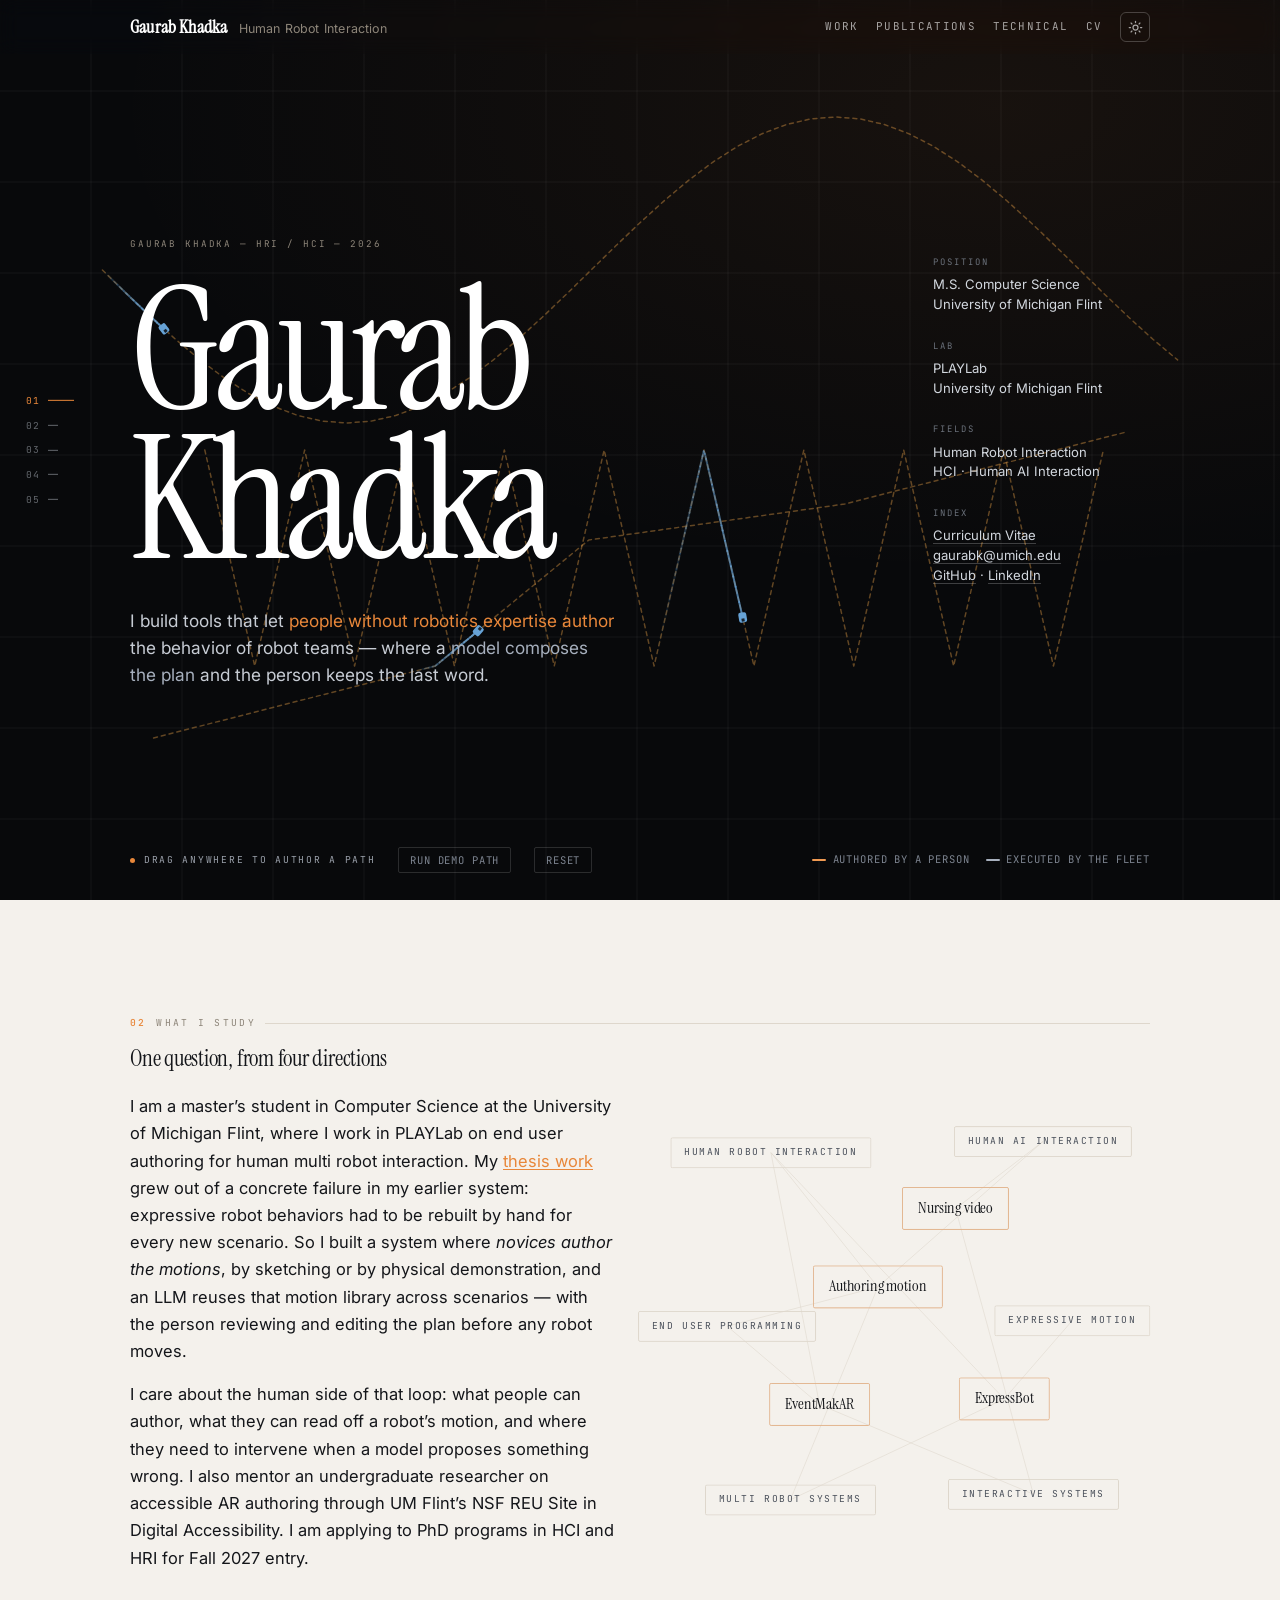
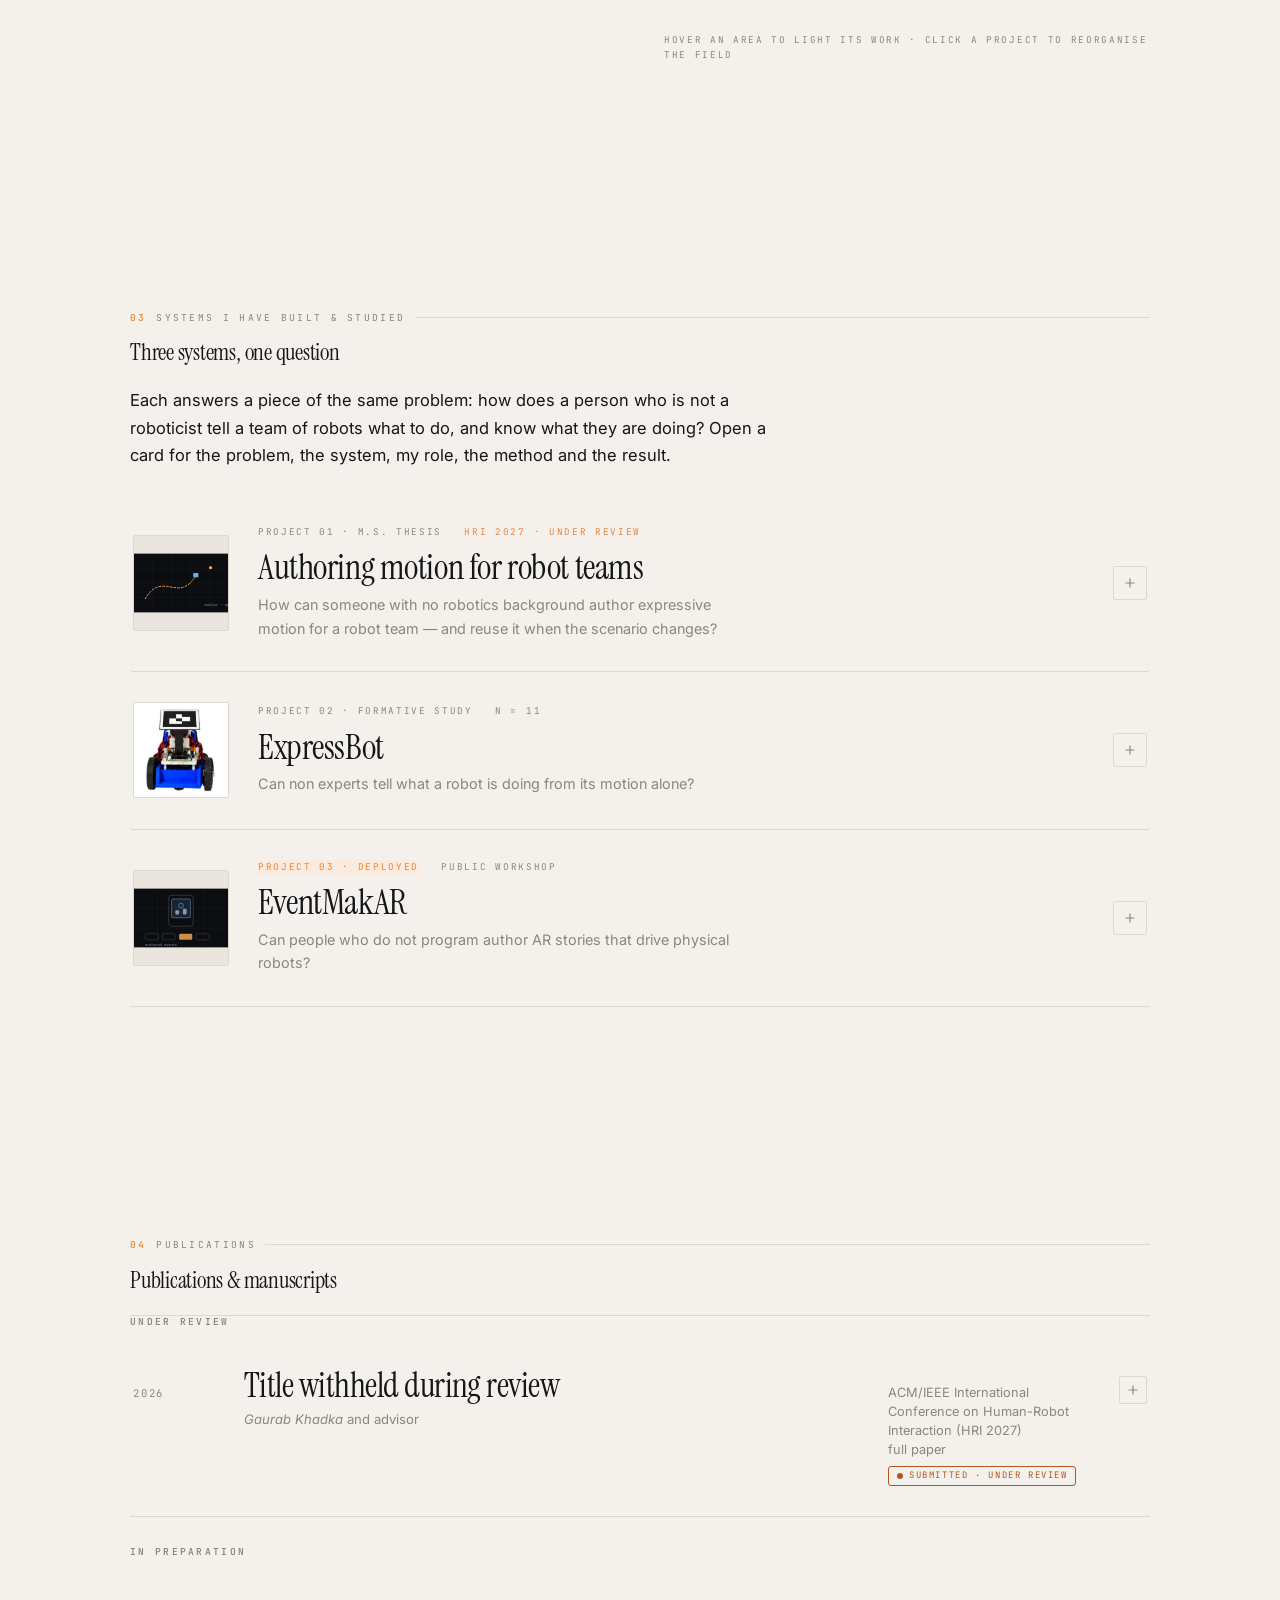
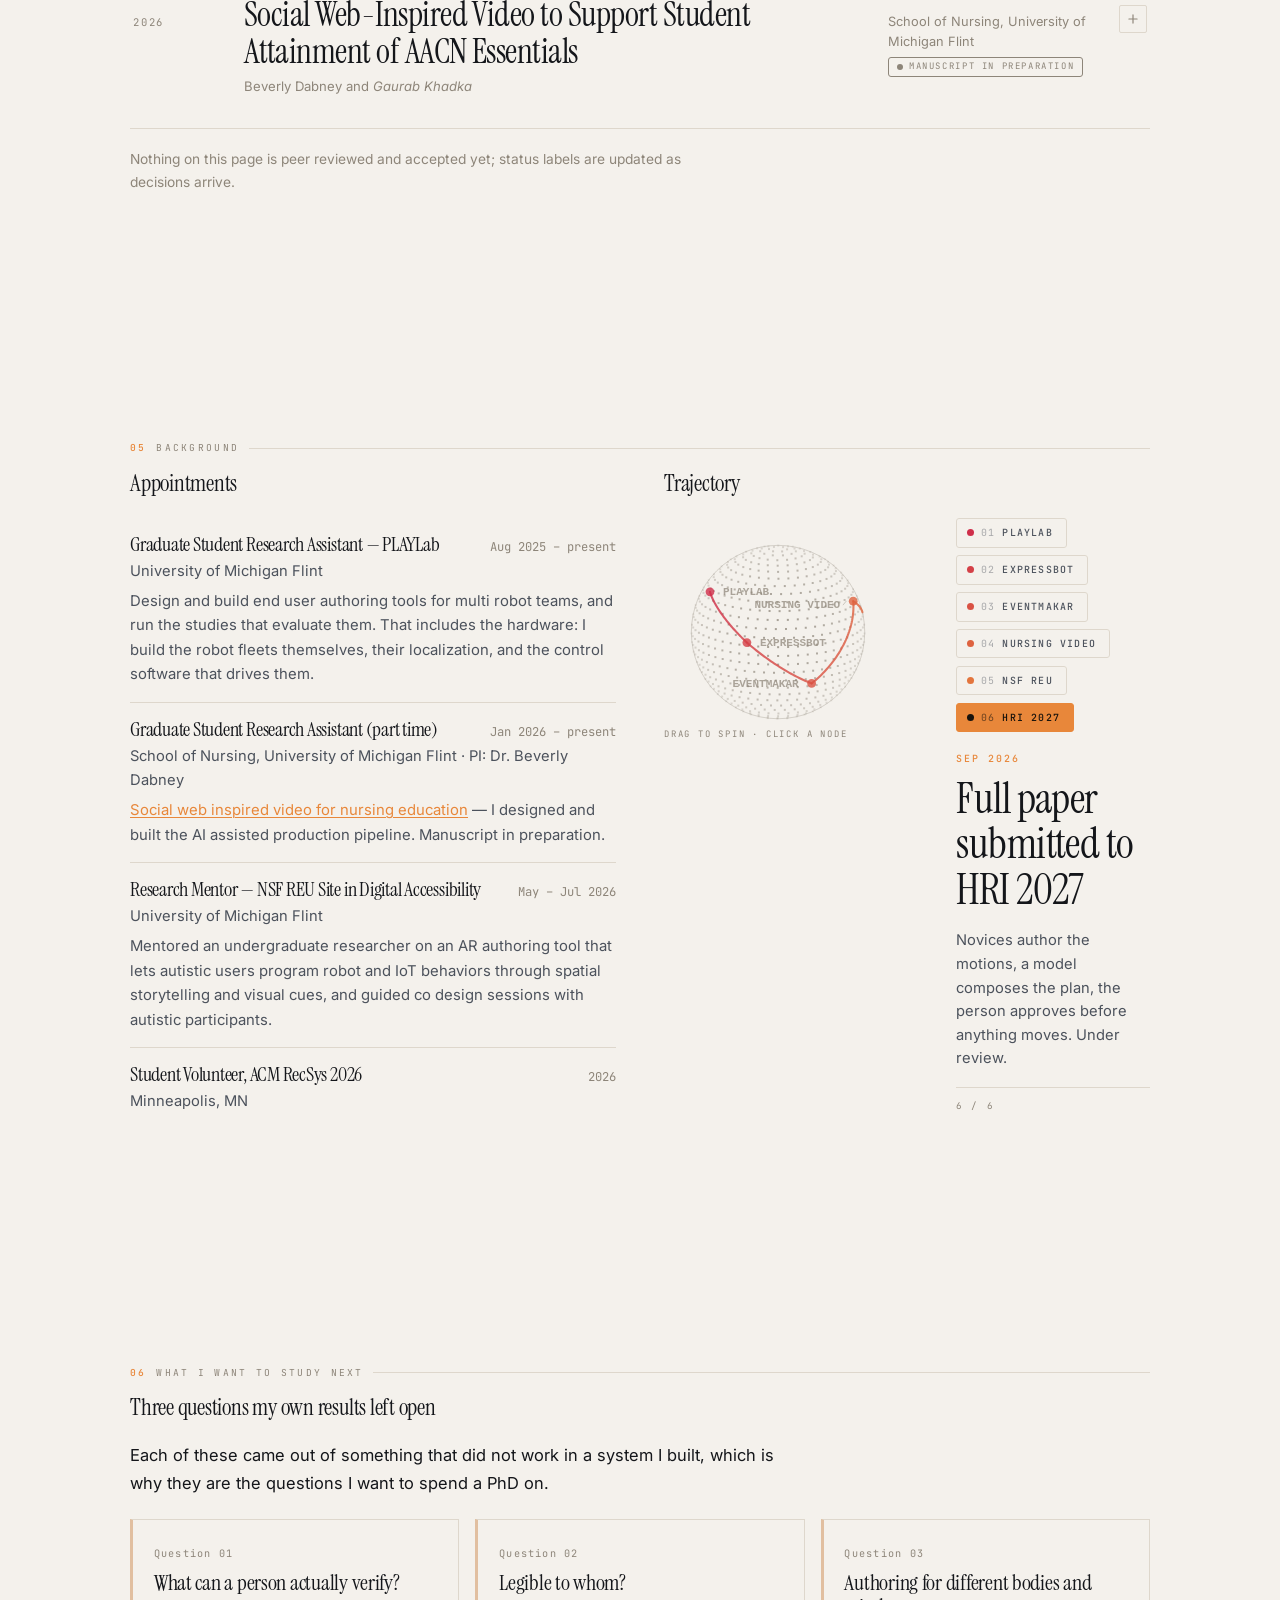
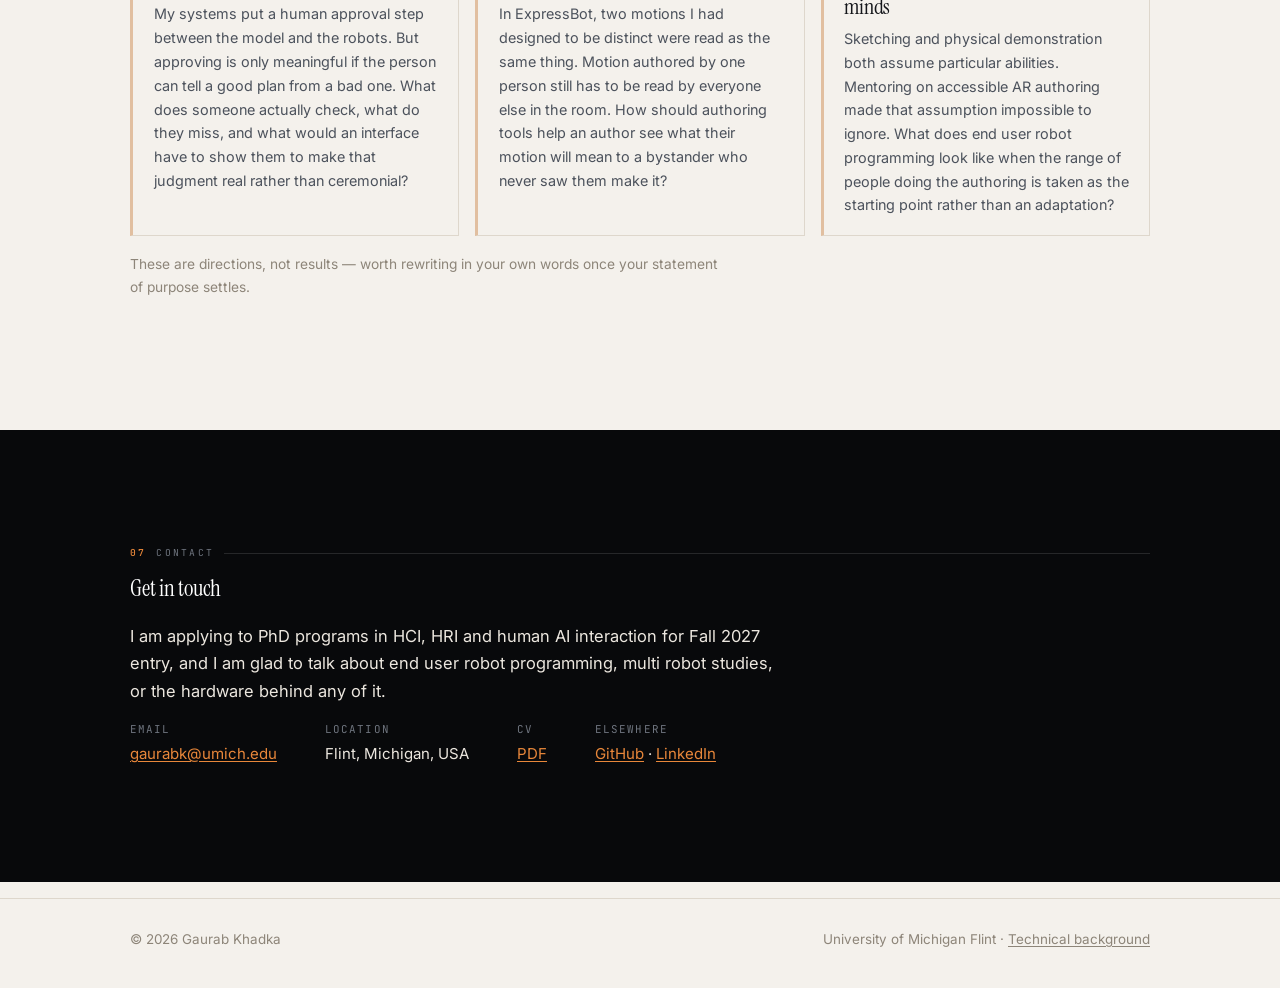
==== index.html @ e32ca9af "Fold the site into four pages, each project with its own instrument Seven pages became four: home, w" ====
<!DOCTYPE html>
<html lang="en">
<head>
<meta charset="UTF-8">
<meta name="viewport" content="width=device-width, initial-scale=1">
<title>Gaurab Khadka</title>
<meta name="description" content="Gaurab Khadka is an M.S. student at the University of Michigan Flint working on end user authoring for human-multi robot interaction: tools that let people without robotics expertise author and understand the behavior of robot teams.">
<link rel="canonical" href="https://esulululu10.github.io/">

<meta property="og:type" content="profile">
<meta property="og:title" content="Gaurab Khadka">
<meta property="og:description" content="End user authoring for human-multi robot interaction. M.S. student, University of Michigan Flint (PLAYLab).">
<meta property="og:url" content="https://esulululu10.github.io/">
<meta property="og:image" content="https://esulululu10.github.io/1.jpg">
<meta name="twitter:card" content="summary">

<link rel="icon" href="data:image/svg+xml,%3Csvg xmlns='http://www.w3.org/2000/svg' viewBox='0 0 64 64'%3E%3Crect width='64' height='64' rx='12' fill='%2314407f'/%3E%3Ctext x='32' y='45' font-family='Georgia,serif' font-size='33' fill='white' text-anchor='middle'%3EGK%3C/text%3E%3C/svg%3E">

<link rel="preconnect" href="https://fonts.googleapis.com">
<link rel="preconnect" href="https://fonts.gstatic.com" crossorigin>
<link href="https://fonts.googleapis.com/css2?family=Inter:wght@400;500;600&family=Instrument+Serif:ital@0;1&family=Source+Serif+4:ital,opsz,wght@0,8..60,400;0,8..60,600;1,8..60,400&family=JetBrains+Mono:wght@400;500&display=swap" rel="stylesheet">
<link rel="stylesheet" href="styles.css">
<link rel="stylesheet" href="system.css">
<link rel="stylesheet" href="art-direction.css">
<link rel="stylesheet" href="instruments.css">

<script>
  // Set the stored theme before first paint so the page does not flash.
  try {
    var t = localStorage.getItem('theme');
    if (t) document.documentElement.setAttribute('data-theme', t);
  } catch (e) {}
</script>

<script type="application/ld+json">
{
  "@context": "https://schema.org",
  "@type": "Person",
  "name": "Gaurab Khadka",
  "url": "https://esulululu10.github.io/",
  "email": "mailto:gaurabk@umich.edu",
  "jobTitle": "Graduate Student Research Assistant",
  "affiliation": {
    "@type": "CollegeOrUniversity",
    "name": "University of Michigan Flint"
  },
  "knowsAbout": [
    "Human Robot Interaction",
    "End user robot programming",
    "Human-Computer Interaction",
    "Large language models for robot behavior",
    "Augmented reality"
  ],
  "sameAs": [
    "https://github.com/ESulululu10",
    "https://www.linkedin.com/in/gaurabk/"
  ]
}
</script>
</head>
<body class="home">
<a class="skip" href="#main">Skip to content</a>

<div class="boot" hidden>
  <div class="boot-inner">
    <span class="boot-row"><i></i> system 01 &middot; fleet</span>
    <span class="boot-row"><i></i> system 02 &middot; authoring</span>
    <span class="boot-row"><i></i> system 03 &middot; review</span>
  </div>
</div>

<header class="site-head">
  <div class="wrap">
    <a class="brand" href="index.html">Gaurab Khadka <span>Human Robot Interaction</span></a>
    <nav class="site-nav" aria-label="Primary">
      <a href="work.html">Work</a>
      <a href="#publications" class="hide-xs">Publications</a>
      
      <a href="engineering.html" class="hide-sm">Technical</a>
      <a href="cv.html">CV</a>
      <button class="theme-btn" id="themeBtn" type="button" aria-label="Switch between light and dark theme">
        <svg viewBox="0 0 24 24" fill="none" stroke="currentColor" stroke-width="2" stroke-linecap="round" aria-hidden="true">
          <circle cx="12" cy="12" r="4"></circle>
          <path d="M12 2v2M12 20v2M2 12h2M20 12h2M4.9 4.9l1.4 1.4M17.7 17.7l1.4 1.4M19.1 4.9l-1.4 1.4M6.3 17.7l-1.4 1.4"></path>
        </svg>
      </button>
    </nav>
  </div>
</header>

<nav class="index-nav" aria-label="Section index">
  <a href="#about"><b>01</b><s></s><span>About</span></a>
  <a href="#research"><b>02</b><s></s><span>Systems</span></a>
  <a href="#publications"><b>03</b><s></s><span>Papers</span></a>
  <a href="#background"><b>04</b><s></s><span>Background</span></a>
  <a href="#contact"><b>05</b><s></s><span>Contact</span></a>
</nav>

<main id="main">

<!-- ============================ 01 · WHO I AM ============================ -->
<section class="hero arena-hero" data-anchor aria-labelledby="hero-name">

  <div class="hero-stage" data-arena>
    <canvas role="img" aria-label="An arena of robots following authored paths, leaving trajectory traces. Drag anywhere inside it to author a new path and a robot will follow it."></canvas>
  </div>

  <div class="wrap">
    <div class="hero-comp">
      <div class="hero-name">
        <p class="annot" style="margin:0 0 1.5rem">Gaurab Khadka &mdash; HRI / HCI &mdash; 2026</p>
        <h1 id="hero-name"><span class="ln"><i>Gaurab</i></span><span class="ln"><i>Khadka</i></span></h1>
        <p class="hero-sub">
          I build tools that let <span class="hl-human">people without robotics expertise author</span>
          the behavior of robot teams &mdash; where a <span class="hl-machine">model composes the plan</span>
          and the person keeps the last word.
        </p>
      </div>

      <div class="hero-meta">
        <dl>
          <dt>Position</dt>
          <dd>M.S. Computer Science<br>University of Michigan Flint</dd>
        </dl>
        <dl>
          <dt>Lab</dt>
          <dd>PLAYLab<br>University of Michigan Flint</dd>
        </dl>
        <dl>
          <dt>Fields</dt>
          <dd>Human Robot Interaction<br>HCI &middot; Human AI Interaction</dd>
        </dl>
        <dl>
          <dt>Index</dt>
          <dd>
            <a href="Gaurab_Khadka_CV.pdf">Curriculum Vitae</a><br>
            <a href="mailto:gaurabk@umich.edu">gaurabk@umich.edu</a><br>
            <a href="https://github.com/ESulululu10" rel="noopener">GitHub</a> &middot;
            <a href="https://www.linkedin.com/in/gaurabk/" rel="noopener">LinkedIn</a>
          </dd>
        </dl>
      </div>
    </div>
  </div>

  <div class="hero-tools">
    <div class="wrap">
      <span class="hero-hint"><i></i> drag anywhere to author a path</span>
      <button class="arena-reset" type="button" data-arena-demo>Run demo path</button>
      <button class="arena-reset" type="button" data-arena-reset>Reset</button>
      <span class="arena-legend hero-legend">
        <span><i class="h"></i> authored by a person</span>
        <span><i class="m"></i> executed by the fleet</span>
      </span>
    </div>
  </div>
</section>

<!-- ============================ 02 · WHAT I STUDY ============================ -->
<section id="about" class="env-light" data-anchor>
  <div class="wrap">
    <p class="tag-num"><b>02</b> What I study</p>

    <div class="split">
      <div>
        <h2 class="section-title">One question, from four directions</h2>
        <p>
          I am a master&rsquo;s student in Computer Science at the University of Michigan Flint, where I work in
          PLAYLab on end user authoring for human multi robot
          interaction. My <a href="work.html#thesis">thesis work</a> grew out of a concrete failure in my earlier system:
          expressive robot behaviors had to be rebuilt by hand for every new scenario. So I built a system where
          <em>novices author the motions</em>, by sketching or by physical demonstration, and an LLM reuses that motion
          library across scenarios &mdash; with the person reviewing and editing the plan before any robot moves.
        </p>
        <p>
          I care about the human side of that loop: what people can author, what they can read off a robot&rsquo;s
          motion, and where they need to intervene when a model proposes something wrong. I also mentor an
          undergraduate researcher on accessible AR authoring through UM Flint&rsquo;s NSF REU Site in Digital
          Accessibility. I am applying to PhD programs in HCI and HRI for Fall&nbsp;2027 entry.
        </p>
      </div>

      <div>
        <!-- Research constellation: areas and projects in one force field.
             Hover lights the connections, clicking a project reorganises the field. -->
        <div class="cons" data-constellation>
          <svg class="cons-edges" aria-hidden="true" preserveAspectRatio="none"></svg>

          <button class="cnode area" data-id="hri"   data-x="22" data-y="16">Human Robot Interaction</button>
          <button class="cnode area" data-id="hai"   data-x="78" data-y="14">Human AI Interaction</button>
          <button class="cnode area" data-id="eup"   data-x="13" data-y="47">End User Programming</button>
          <button class="cnode area" data-id="expr"  data-x="84" data-y="46">Expressive Motion</button>
          <button class="cnode area" data-id="multi" data-x="26" data-y="78">Multi Robot Systems</button>
          <button class="cnode area" data-id="isys"  data-x="76" data-y="77">Interactive Systems</button>

          <button class="cnode proj" data-id="p-thesis" data-x="44" data-y="40" data-rel="hri eup multi hai"
                  data-meta="M.S. thesis &middot; HRI 2027, under review" data-href="work.html#thesis"
                  data-q="How can someone with no robotics background author expressive motion for a robot team, and reuse it when the scenario changes?">Authoring motion</button>

          <button class="cnode proj" data-id="p-express" data-x="70" data-y="60" data-rel="expr hri multi"
                  data-meta="Formative study &middot; N = 11" data-href="work.html#expressbot"
                  data-q="Can non experts tell what a robot is doing from its motion alone?">ExpressBot</button>

          <button class="cnode proj" data-id="p-ar" data-x="32" data-y="61" data-rel="hri isys eup"
                  data-meta="Deployed &middot; public workshop" data-href="work.html#eventmakar"
                  data-q="Can people who do not program author AR stories that drive physical robots?">EventMakAR</button>

          <button class="cnode proj" data-id="p-video" data-x="60" data-y="26" data-rel="hai isys"
                  data-meta="Manuscript in preparation" data-href="work.html#video"
                  data-q="Can the short video format students already watch carry course competencies?">Nursing video</button>

          <div class="cons-read"><div class="m"></div><div class="q"></div><a class="more" href="#"></a></div>
        </div>
        <p class="cons-hint">Hover an area to light its work &middot; click a project to reorganise the field</p>

        <!-- Same information without hover or JS. -->
        <div class="cons-fallback">
          <h4>Research interests</h4>
          <div class="kw">
            <span>End user robot programming</span>
            <span>Human multi robot interaction</span>
            <span>Legible robot motion</span>
            <span>Human oversight of LLM generated robot behavior</span>
          </div>
          <p>
            Six areas meet in the same question: <a href="work.html#thesis">my thesis work</a> and
            <a href="work.html#expressbot">ExpressBot</a> sit in HRI, expressive motion and multi robot systems,
            <a href="work.html#eventmakar">EventMakAR</a> in authoring and interactive systems, and the
            <a href="work.html#video">nursing video work</a> in human AI interaction.
          </p>
        </div>
      </div>
    </div>
  </div>
</section>

<!-- ============================ 03 · SYSTEMS I HAVE BUILT ============================ -->
<section id="research" class="env-light" data-anchor>
  <div class="wrap">
    <p class="tag-num"><b>03</b> Systems I have built &amp; studied</p>
    <h2 class="section-title">Three systems, one question</h2>
    <p class="prose" style="margin-bottom:1.6rem">
      Each answers a piece of the same problem: how does a person who is not a roboticist tell a team of robots what to
      do, and know what they are doing? Open a card for the problem, the system, my role, the method and the result.
    </p>

    <!-- ---------- Card 01 · thesis ---------- -->
    <article class="pcard reveal" data-item data-prox>
      <button class="pcard-head" type="button" data-toggle aria-controls="body-thesis">
        <span class="pcard-viz" aria-hidden="true">
          <svg viewBox="0 0 200 125">
            <rect x="0" y="0" width="200" height="125" fill="#0b0d11"/>
            <g stroke="rgba(255,255,255,.06)" stroke-width="1">
              <path d="M40 0V125M80 0V125M120 0V125M160 0V125M0 31H200M0 62H200M0 93H200"/>
            </g>
            <path class="viz-auth" d="M24 96 C 60 34, 96 108, 132 46" fill="none" stroke="#f0a64a"
                  stroke-width="2" stroke-dasharray="4 4" stroke-linecap="round"/>
            <path class="viz-exec" d="M24 96 C 60 34, 96 108, 132 46" fill="none" stroke="#6fb0e8"
                  stroke-width="2.4" stroke-linecap="round"
                  pathLength="100" stroke-dasharray="100" stroke-dashoffset="100"/>
            <rect class="viz-bot" x="126" y="41" width="11" height="9" rx="2" fill="#6fb0e8"/>
            <circle cx="163" cy="30" r="3.5" fill="#f0a64a"/>
            <text x="150" y="112" font-family="ui-monospace,monospace" font-size="8" fill="#8d96a5">author &#8594; approve</text>
          </svg>
        </span>
        <span>
          <span class="pcard-meta">
            <span class="pill">Project 01 &middot; M.S. thesis</span>
            <span class="pill review">HRI 2027 &middot; under review</span>
          </span>
          <span class="pcard-title">Authoring motion for robot teams</span>
          <span class="pcard-q">How can someone with no robotics background author expressive motion for a robot team &mdash; and reuse it when the scenario changes?</span>
        </span>
        <span class="pcard-toggle" aria-hidden="true">
          <svg viewBox="0 0 24 24" fill="none" stroke="currentColor" stroke-width="2" stroke-linecap="round"><path d="M12 5v14M5 12h14"/></svg>
        </span>
      </button>

      <div class="pcard-body" id="body-thesis">
        <div><div class="pcard-inner">

          <h4 class="block">Try it &mdash; the model proposes, you decide</h4>
          <div class="demo" data-plandemo>
            <div class="demo-stage"><canvas role="img" aria-label="Three robots waiting at the left of an arena with a proposed plan drawn in blue. Approving the plan makes them execute it; rejecting it generates a different plan."></canvas></div>
            <div class="demo-bar">
              <span class="demo-status" data-plan-status><i></i> plan proposed &middot; awaiting your review</span>
              <button class="demo-btn" type="button" data-plan-reject>Reject &amp; regenerate</button>
              <button class="demo-btn is-primary" type="button" data-plan-approve>Approve &amp; run</button>
            </div>
            <p class="demo-note">A miniature of the stance the system is built on: the robots do not move until a person approves the plan.</p>
          </div>

          <div class="pfacts">
            <div><div class="k">Problem</div><p>Expressive behaviors were hand engineered for one scenario and could not travel to another.</p></div>
            <div><div class="k">Method</div><p>Counterbalanced within subjects study comparing two ways of authoring, with think aloud, workload and usability measures, and interviews.</p></div>
            <div><div class="k">Status</div><p>Full paper under review at HRI&nbsp;2027. Described in general terms here while review runs.</p></div>
          </div>

          <h4 class="block">System</h4>
          <p>
            Novices author the motions themselves &mdash; either by <strong>sketching the path</strong> they want or by
            <strong>demonstrating the motion physically</strong>. A language model composes those motions into a plan
            for a scenario described in plain English, and the person reviews and edits that plan before any robot
            moves.
          </p>

          <h4 class="block">My role</h4>
          <p>
            <strong>I built this end to end</strong> &mdash; the robots and their electronics, the localization and the
            control server that drives them, both authoring interfaces, and the planning and validation layer behind
            them. The interface work was as much of the problem as the hardware: it has to be usable by someone who has
            never programmed a robot, in one sitting, under observation. I designed, ran and analyzed the user study.
          </p>

          <p><a class="more" href="work.html#thesis">Full project page</a></p>
        </div></div>
      </div>
    </article>

    <!-- ---------- Card 02 · ExpressBot ---------- -->
    <article class="pcard reveal" data-item data-prox>
      <button class="pcard-head" type="button" data-toggle aria-controls="body-express">
        <span class="pcard-viz">
          <img src="media/expressbot-robot-thumb.jpg" width="445" height="591" loading="lazy"
               alt="An ExpressBot robot: a blue printed chassis on two wheels carrying servos, wiring and a circuit board, with an ArUco marker mounted above it.">
        </span>
        <span>
          <span class="pcard-meta">
            <span class="pill">Project 02 &middot; formative study</span>
            <span class="pill">N = 11</span>
          </span>
          <span class="pcard-title">ExpressBot</span>
          <span class="pcard-q">Can non experts tell what a robot is doing from its motion alone?</span>
        </span>
        <span class="pcard-toggle" aria-hidden="true">
          <svg viewBox="0 0 24 24" fill="none" stroke="currentColor" stroke-width="2" stroke-linecap="round"><path d="M12 5v14M5 12h14"/></svg>
        </span>
      </button>

      <div class="pcard-body" id="body-express">
        <div><div class="pcard-inner">

          <h4 class="block">The vocabulary &mdash; pick a primitive to watch it run</h4>
          <div data-prims>
            <div class="prims">
              <button class="prim-btn" type="button" data-prim="Searching" aria-pressed="true">Searching</button>
              <button class="prim-btn" type="button" data-prim="Delivering" aria-pressed="false">Delivering</button>
              <button class="prim-btn" type="button" data-prim="Waking" aria-pressed="false">Waking</button>
              <button class="prim-btn" type="button" data-prim="Urgent" aria-pressed="false">Urgent</button>
              <button class="prim-btn" type="button" data-prim="Returning" aria-pressed="false">Returning</button>
              <button class="prim-btn" type="button" data-prim="Error" aria-pressed="false">Error</button>
              <button class="prim-btn" type="button" data-prim="Idle" aria-pressed="false">Idle</button>
            </div>
            <div class="prim-stage"><canvas role="img" aria-label="A robot tracing the selected motion primitive inside a small arena."></canvas></div>
            <p class="demo-note" style="padding:.6rem 0 0" data-prim-note>Each primitive is a movement pattern meant to be read at a glance rather than decoded.</p>
          </div>

          <div class="pfacts">
            <div><div class="k">System</div><p>Three robots at about $30 each, seven motion primitives, camera based ArUco tracking.</p></div>
            <div><div class="k">Method</div><p>User study with 11 participants reporting what they believed each robot was doing.</p></div>
            <div><div class="k">Result</div><p>Motion alone carried the state (SUS&nbsp;&asymp;&nbsp;70) &mdash; but two primitives collided and none of them travelled to a new scenario.</p></div>
          </div>

          <figure class="diagram" style="margin:.4rem 0 1rem">
            <div class="frame plate">
              <img src="media/expressbot-figure.png" width="1600" height="344" loading="lazy"
                   alt="Left: the seven motion primitives drawn as colored path diagrams. Right: three photographs of the ExpressBot robots.">
            </div>
            <figcaption>The seven primitives, and the fleet that performed them.</figcaption>
          </figure>

          <h4 class="block">Why it matters</h4>
          <p>
            If a designer hand authoring behaviors can still pick two that people confuse, the fix is not a
            better designed vocabulary &mdash; it is letting the people who know the task author the motions
            themselves. That is what the thesis work does.
          </p>

          <p><a class="more" href="work.html#expressbot">Full project page</a></p>
        </div></div>
      </div>
    </article>

    <!-- ---------- Card 03 · EventMakAR ---------- -->
    <article class="pcard reveal" data-item data-prox>
      <button class="pcard-head" type="button" data-toggle aria-controls="body-ar">
        <span class="pcard-viz" aria-hidden="true">
          <svg viewBox="0 0 200 125">
            <rect x="0" y="0" width="200" height="125" fill="#0b0d11"/>
            <g stroke="rgba(255,255,255,.06)" stroke-width="1"><path d="M50 0V125M100 0V125M150 0V125M0 42H200M0 84H200"/></g>
            <rect x="74" y="14" width="52" height="66" rx="6" fill="none" stroke="rgba(255,255,255,.22)" stroke-width="1.5"/>
            <rect x="80" y="22" width="40" height="40" rx="3" fill="rgba(111,176,232,.14)" stroke="#6fb0e8" stroke-width="1"/>
            <circle cx="100" cy="36" r="5" fill="none" stroke="#6fb0e8" stroke-width="1.2"/>
            <rect x="88" y="46" width="8" height="9" rx="2" fill="#8d96a5"/>
            <rect x="104" y="43" width="8" height="12" rx="2" fill="#8d96a5"/>
            <g class="viz-events">
              <rect x="24" y="96" width="28" height="13" rx="3" fill="none" stroke="rgba(255,255,255,.25)"/>
              <rect x="60" y="96" width="28" height="13" rx="3" fill="none" stroke="rgba(255,255,255,.25)"/>
              <rect x="96" y="96" width="28" height="13" rx="3" fill="#f0a64a" opacity=".85"/>
              <rect x="132" y="96" width="28" height="13" rx="3" fill="none" stroke="rgba(255,255,255,.25)"/>
            </g>
            <text x="24" y="122" font-family="ui-monospace,monospace" font-size="7.5" fill="#8d96a5">authored events</text>
          </svg>
        </span>
        <span>
          <span class="pcard-meta">
            <span class="pill live">Project 03 &middot; deployed</span>
            <span class="pill">Public workshop</span>
          </span>
          <span class="pcard-title">EventMakAR</span>
          <span class="pcard-q">Can people who do not program author AR stories that drive physical robots?</span>
        </span>
        <span class="pcard-toggle" aria-hidden="true">
          <svg viewBox="0 0 24 24" fill="none" stroke="currentColor" stroke-width="2" stroke-linecap="round"><path d="M12 5v14M5 12h14"/></svg>
        </span>
      </button>

      <div class="pcard-body" id="body-ar">
        <div><div class="pcard-inner">
          <div class="pfacts">
            <div><div class="k">Problem</div><p>Driving an AR experience with real robots normally needs a programmer in the loop, so the story decisions sit with whoever can edit the project.</p></div>
            <div><div class="k">System</div><p>A standalone browser tool: pick actions for five robot characters, and it writes the exact events file the existing Unity runtime already parses.</p></div>
            <div><div class="k">Outcome</div><p>Deployed live at the Super Friday workshop at UM Flint, where students authored and ran their own AR stories with physical robots.</p></div>
          </div>
          <h4 class="block">What this is and is not</h4>
          <p>
            A deployment, not a study: I did not collect measures at the workshop. Its value is as evidence that the
            authoring model survives contact with real users, and that I can ship a system other people use.
          </p>
          <p><a class="more" href="work.html#eventmakar">Full project page</a></p>
        </div></div>
      </div>
    </article>
  </div>
</section>

<!-- ============================ 04 · PUBLICATIONS ============================ -->
<section id="publications" class="env-light" data-anchor>
  <div class="wrap">
    <p class="tag-num"><b>04</b> Publications</p>
    <h2 class="section-title">Publications &amp; manuscripts</h2>
    <div class="arch" data-archive>

    <div class="pub-group">
      <h3>Under review</h3>
      <div class="pubrow" data-item>
        <button class="pubrow-head" type="button" data-toggle aria-controls="pub-s1">
          <span class="pub-year">2026</span>
          <span>
            <span class="pub-title-x">Title withheld during review</span>
            <span class="authors" style="display:block"><em>Gaurab Khadka</em> and advisor</span>
          </span>
          <span class="pub-venue">
            ACM/IEEE International Conference on Human-Robot Interaction (HRI&nbsp;2027)<br>full paper
            <span class="status-chip review"><i></i> Submitted &middot; under review</span>
          </span>
          <span class="pcard-toggle" aria-hidden="true">
            <svg viewBox="0 0 24 24" fill="none" stroke="currentColor" stroke-width="2" stroke-linecap="round"><path d="M12 5v14M5 12h14"/></svg>
          </span>
        </button>
        <span class="pub-motif" aria-hidden="true"><svg viewBox="0 0 190 74" preserveAspectRatio="none"><path class="tr" d="M6 60 C 44 8, 92 68, 128 22 S 172 30, 184 14"/></svg></span>
        <div class="pubrow-body" id="pub-s1">
          <div><div class="pubrow-inner">
            <p>
              On my thesis work. The paper title, the system and results figures, and video of the fleet are held back
              while the review process runs &mdash; the project page describes the work in general terms. I am glad to
              send figures and a demo to faculty who ask.
            </p>
            <p style="margin-bottom:0">
              <a class="more" href="work.html#thesis">Project page</a> &nbsp;
              <a class="more" href="mailto:gaurabk@umich.edu">Request figures</a>
            </p>
          </div></div>
        </div>
      </div>
    </div>

    <div class="pub-group">
      <h3>In preparation</h3>
      <div class="pubrow" data-item>
        <button class="pubrow-head" type="button" data-toggle aria-controls="pub-m1">
          <span class="pub-year">2026</span>
          <span>
            <span class="pub-title-x">Social Web-Inspired Video to Support Student Attainment of AACN Essentials</span>
            <span class="authors" style="display:block">Beverly Dabney and <em>Gaurab Khadka</em></span>
          </span>
          <span class="pub-venue">
            School of Nursing, University of Michigan Flint
            <span class="status-chip prep"><i></i> Manuscript in preparation</span>
          </span>
          <span class="pcard-toggle" aria-hidden="true">
            <svg viewBox="0 0 24 24" fill="none" stroke="currentColor" stroke-width="2" stroke-linecap="round"><path d="M12 5v14M5 12h14"/></svg>
          </span>
        </button>
        <span class="pub-motif" aria-hidden="true"><svg viewBox="0 0 190 74" preserveAspectRatio="none"><path class="tr" d="M8 64 H 76 M30 46 H 110 M54 28 H 146 M78 10 H 182"/></svg></span>
        <div class="pubrow-body" id="pub-m1">
          <div><div class="pubrow-inner">
            <p>
              <strong>My contribution:</strong> I designed and built the AI assisted production pipeline &mdash; script
              generation written to the competency each video serves, image prompting, assembly, and delivery through
              the course&rsquo;s LMS &mdash; and designed the &ldquo;Evidence Elevator&rdquo; device for teaching the
              hierarchy of evidence.
            </p>
            <p style="margin-bottom:0"><a class="more" href="work.html#video">Project page</a></p>
          </div></div>
        </div>
      </div>
    </div>

    </div>
    <p style="font-size:.86rem;color:var(--ink-faint);margin-top:1.2rem;max-width:66ch">
      Nothing on this page is peer reviewed and accepted yet; status labels are updated as decisions arrive.
    </p>
  </div>
</section>

<!-- ============================ 05 · BACKGROUND ============================ -->
<section id="background" class="env-light" data-anchor>
  <div class="wrap">
    <p class="tag-num"><b>05</b> Background</p>

    <div class="split">
      <div>
        <h2 class="section-title">Appointments</h2>
        <div class="rows">
          <div class="row">
            <div class="row-head">
              <h3>Graduate Student Research Assistant &mdash; PLAYLab</h3>
              <span class="when">Aug 2025 &ndash; present</span>
            </div>
            <p class="where">University of Michigan Flint</p>
            <p>
              Design and build end user authoring tools for multi robot teams, and run the studies that evaluate them.
              That includes the hardware: I build the robot fleets themselves, their localization, and the control
              software that drives them.
            </p>
          </div>
          <div class="row">
            <div class="row-head">
              <h3>Graduate Student Research Assistant (part time)</h3>
              <span class="when">Jan 2026 &ndash; present</span>
            </div>
            <p class="where">School of Nursing, University of Michigan Flint &middot; PI: Dr.&nbsp;Beverly Dabney</p>
            <p><a href="work.html#video">Social web inspired video for nursing education</a> &mdash; I designed and built the AI assisted production pipeline. Manuscript in preparation.</p>
          </div>
          <div class="row">
            <div class="row-head">
              <h3>Research Mentor &mdash; NSF REU Site in Digital Accessibility</h3>
              <span class="when">May &ndash; Jul 2026</span>
            </div>
            <p class="where">University of Michigan Flint</p>
            <p>
              Mentored an undergraduate researcher on an AR authoring tool that lets autistic users program robot and
              IoT behaviors through spatial storytelling and visual cues, and guided co design sessions with autistic
              participants.
            </p>
          </div>
          <div class="row">
            <div class="row-head">
              <h3>Student Volunteer, ACM RecSys 2026</h3>
              <span class="when">2026</span>
            </div>
            <p class="where">Minneapolis, MN</p>
          </div>
        </div>
      </div>

      <div>
        <h2 class="section-title">Trajectory</h2>
        <div class="globe-wrap" data-globe>
          <div class="globe-stage">
            <canvas role="img" aria-label="A slowly rotating globe. Each node is a chapter of the work, joined in the order it happened. Drag to spin it, or use the buttons beside it to read each chapter."></canvas>
            <span class="globe-hint">Drag to spin &middot; click a node</span>
          </div>
          <div>
            <div class="globe-tabs" role="group" aria-label="Chapters"></div>
            <div class="globe-panel" aria-live="polite"></div>
            <ol class="globe-list">
              <li data-short="PLAYLab" data-lat="34" data-lon="-38">
                <span class="when">Aug 2025</span><span class="what">Joined PLAYLab, University of Michigan Flint</span>
                <p class="why">Started the M.S. in Computer Science and a graduate research assistantship. GPA 4.0 / 4.0, expected May 2027.</p>
              </li>
              <li data-short="ExpressBot" data-lat="8" data-lon="12">
                <span class="when">2025</span><span class="what">ExpressBot &mdash; first fleet, first study</span>
                <p class="why">Built a three robot fleet with seven motion primitives and ran a study with 11 participants. It worked, and it exposed the limitation that set up the thesis.</p>
              </li>
              <li data-short="EventMakAR" data-lat="-22" data-lon="58">
                <span class="when">2025 &ndash; 2026</span><span class="what">EventMakAR deployed at a public workshop</span>
                <p class="why">Students authored and ran their own AR stories with physical robots, the first time the authoring model met users outside the lab.</p>
              </li>
              <li data-short="Nursing video" data-lat="26" data-lon="108">
                <span class="when">Jan 2026</span><span class="what">School of Nursing assistantship</span>
                <p class="why">Designed and built an AI assisted pipeline for short form educational video. Manuscript in preparation.</p>
              </li>
              <li data-short="NSF REU" data-lat="-14" data-lon="158">
                <span class="when">May &ndash; Jul 2026</span><span class="what">Mentored an NSF REU researcher</span>
                <p class="why">Accessible AR authoring for autistic users, including co design sessions with autistic participants.</p>
              </li>
              <li data-short="HRI 2027" data-lat="44" data-lon="-152">
                <span class="when">Sep 2026</span><span class="what">Full paper submitted to HRI 2027</span>
                <p class="why">Novices author the motions, a model composes the plan, the person approves before anything moves. Under review.</p>
              </li>
            </ol>
          </div>
        </div>
      </div>
    </div>
  </div>
</section>

<!-- ============================ 06 · WHAT I WANT TO STUDY NEXT ============================ -->
<section id="next" class="env-light" data-anchor>
  <div class="wrap">
    <p class="tag-num"><b>06</b> What I want to study next</p>
    <h2 class="section-title">Three questions my own results left open</h2>
    <p class="prose" style="margin-bottom:1.4rem">
      Each of these came out of something that did not work in a system I built, which is why they are the questions I
      want to spend a PhD on.
    </p>

    <div class="qgrid">
      <div class="qcard reveal" data-prox>
        <span class="n">Question 01</span>
        <h3>What can a person actually verify?</h3>
        <p>
          My systems put a human approval step between the model and the robots. But approving is only meaningful if
          the person can tell a good plan from a bad one. What does someone actually check, what do they miss, and what
          would an interface have to show them to make that judgment real rather than ceremonial?
        </p>
      </div>
      <div class="qcard reveal" data-prox>
        <span class="n">Question 02</span>
        <h3>Legible to whom?</h3>
        <p>
          In ExpressBot, two motions I had designed to be distinct were read as the same thing. Motion authored by one
          person still has to be read by everyone else in the room. How should authoring tools help an author see what
          their motion will mean to a bystander who never saw them make it?
        </p>
      </div>
      <div class="qcard reveal" data-prox>
        <span class="n">Question 03</span>
        <h3>Authoring for different bodies and minds</h3>
        <p>
          Sketching and physical demonstration both assume particular abilities. Mentoring on accessible AR authoring
          made that assumption impossible to ignore. What does end user robot programming look like when the range of
          people doing the authoring is taken as the starting point rather than an adaptation?
        </p>
      </div>
    </div>
    <p style="font-size:.86rem;color:var(--ink-faint);margin-top:1.1rem;max-width:66ch">
      These are directions, not results &mdash; worth rewriting in your own words once your statement of purpose settles.
    </p>
  </div>
</section>

<!-- ============================ 07 · CONTACT ============================ -->
<section id="contact" class="env-dark" data-anchor>
  <div class="wrap">
    <p class="tag-num"><b>07</b> Contact</p>
    <h2 class="section-title">Get in touch</h2>
    <p class="prose">
      I am applying to PhD programs in HCI, HRI and human AI interaction for Fall&nbsp;2027 entry, and I am glad
      to talk about end user robot programming, multi robot studies, or the hardware behind any of it.
    </p>
    <div class="contact-grid">
      <div>
        <div class="k">Email</div>
        <a href="mailto:gaurabk@umich.edu">gaurabk@umich.edu</a>
      </div>
      <div>
        <div class="k">Location</div>
        <div>Flint, Michigan, USA</div>
      </div>
      <div>
        <div class="k">CV</div>
        <a href="Gaurab_Khadka_CV.pdf">PDF</a>
      </div>
      <div>
        <div class="k">Elsewhere</div>
        <a href="https://github.com/ESulululu10" rel="noopener">GitHub</a> &middot;
        <a href="https://www.linkedin.com/in/gaurabk/" rel="noopener">LinkedIn</a>
      </div>
    </div>
  </div>
</section>

</main>

<footer class="site-foot">
  <div class="wrap">
    <span>&copy; 2026 Gaurab Khadka</span>
    <span>University of Michigan Flint &middot; <a href="engineering.html">Technical background</a></span>
  </div>
</footer>

<script src="app.js" defer></script>
<script src="art-direction.js" defer></script>
<script src="instruments.js" defer></script>
<script src="globe.js" defer></script>
</body>
</html>
---- styles.css ----
/* ============================================================
   Gaurab Khadka - academic site
   Shared stylesheet. Light default; dark via media query plus an
   explicit [data-theme] override set by the header toggle.
   ============================================================ */

:root {
  --paper:      #fbfbf9;
  --paper-alt:  #f3f3ef;
  --card:       #ffffff;
  --ink:        #1a1c20;
  --ink-soft:   #4a4f57;
  --ink-faint:  #6f747d;
  --rule:       #e2e1db;
  --accent:     #14407f;
  --accent-soft:#e9eef8;
  --mark:       #a8491a;
  --shadow:     0 1px 2px rgba(20, 24, 32, .05), 0 8px 24px -16px rgba(20, 24, 32, .25);

  --serif: "Source Serif 4", Georgia, "Times New Roman", serif;
  --sans:  "Inter", -apple-system, BlinkMacSystemFont, "Segoe UI", sans-serif;
  --mono:  "JetBrains Mono", ui-monospace, SFMono-Regular, Menlo, monospace;

  --measure: 66ch;
  --wide: 1060px;
}

@media (prefers-color-scheme: dark) {
  :root:not([data-theme="light"]) {
    --paper:      #12141a;
    --paper-alt:  #171a21;
    --card:       #181b22;
    --ink:        #e6e8ec;
    --ink-soft:   #b0b6c0;
    --ink-faint:  #8a919d;
    --rule:       #272b34;
    --accent:     #8fb4f0;
    --accent-soft:#1b2433;
    --mark:       #e0a273;
    --shadow:     0 1px 2px rgba(0,0,0,.3), 0 8px 24px -16px rgba(0,0,0,.6);
  }
}

:root[data-theme="dark"] {
  --paper:      #12141a;
  --paper-alt:  #171a21;
  --card:       #181b22;
  --ink:        #e6e8ec;
  --ink-soft:   #b0b6c0;
  --ink-faint:  #8a919d;
  --rule:       #272b34;
  --accent:     #8fb4f0;
  --accent-soft:#1b2433;
  --mark:       #e0a273;
  --shadow:     0 1px 2px rgba(0,0,0,.3), 0 8px 24px -16px rgba(0,0,0,.6);
}

*, *::before, *::after { box-sizing: border-box; }

html { -webkit-text-size-adjust: 100%; scroll-behavior: smooth; scroll-padding-top: 5rem; }
@media (prefers-reduced-motion: reduce) { html { scroll-behavior: auto; } }

body {
  margin: 0;
  background: var(--paper);
  color: var(--ink);
  font-family: var(--sans);
  font-size: 17px;
  line-height: 1.65;
  -webkit-font-smoothing: antialiased;
}

h1, h2, h3, h4 { font-family: var(--serif); font-weight: 600; line-height: 1.22; margin: 0; }
p { margin: 0 0 1rem; }
a { color: var(--accent); text-decoration-thickness: 1px; text-underline-offset: 2px; }
a:hover { text-decoration-thickness: 2px; }
:focus-visible { outline: 2px solid var(--accent); outline-offset: 3px; border-radius: 2px; }
img { max-width: 100%; }

.skip {
  position: absolute; left: -9999px; top: 0; background: var(--accent); color: #fff;
  padding: .6rem 1rem; z-index: 100; border-radius: 0 0 6px 0;
}
.skip:focus { left: 0; }

/* ---------- layout ---------- */
.wrap { width: 100%; max-width: var(--wide); margin: 0 auto; padding: 0 20px; }
.prose { max-width: var(--measure); }

section { padding: 2.75rem 0; border-top: 1px solid var(--rule); }
section.hero { border-top: 0; }

.eyebrow {
  font-family: var(--mono); font-size: .7rem; letter-spacing: .14em; text-transform: uppercase;
  color: var(--ink-faint); margin: 0 0 1.1rem;
}
h2.section-title { font-size: 1.45rem; margin: 0 0 1.4rem; letter-spacing: -.01em; }

/* ---------- header ---------- */
.site-head {
  position: sticky; top: 0; z-index: 50;
  background: var(--paper);
  border-bottom: 1px solid var(--rule);
}
@supports (backdrop-filter: blur(10px)) {
  .site-head { background: color-mix(in srgb, var(--paper) 86%, transparent); backdrop-filter: saturate(180%) blur(10px); }
}
.site-head .wrap { display: flex; align-items: center; justify-content: space-between; height: 58px; gap: 1rem; }
.brand { font-family: var(--serif); font-size: 1.02rem; font-weight: 600; color: var(--ink); text-decoration: none; white-space: nowrap; }
.brand span { color: var(--ink-faint); font-family: var(--sans); font-size: .78rem; font-weight: 400; margin-left: .5rem; }
@media (max-width: 680px) { .brand span { display: none; } }

.site-nav { display: flex; align-items: center; gap: 1.1rem; font-size: .88rem; }
.site-nav a { color: var(--ink-soft); text-decoration: none; }
.site-nav a:hover, .site-nav a[aria-current="page"] { color: var(--ink); text-decoration: underline; text-underline-offset: 4px; }
@media (max-width: 720px) { .site-nav .hide-sm { display: none; } }
@media (max-width: 560px) { .site-nav { gap: .8rem; font-size: .85rem; } .site-nav .hide-xs { display: none; } }

.theme-btn {
  background: none; border: 1px solid var(--rule); border-radius: 6px; cursor: pointer;
  color: var(--ink-soft); width: 30px; height: 30px; display: grid; place-items: center; padding: 0; flex: none;
}
.theme-btn:hover { color: var(--ink); border-color: var(--ink-faint); }
.theme-btn svg { width: 15px; height: 15px; }

/* ---------- hero ---------- */
.hero { padding: 3rem 0 2.5rem; }
.hero-grid { display: grid; grid-template-columns: minmax(0, 1fr) 190px; gap: 3rem; align-items: start; }
@media (max-width: 760px) { .hero-grid { grid-template-columns: 1fr; gap: 1.75rem; } }

.hero h1 { font-size: clamp(2.1rem, 5vw, 2.85rem); letter-spacing: -.02em; margin-bottom: .6rem; }
.hero .lede { font-family: var(--serif); font-size: 1.22rem; line-height: 1.5; color: var(--ink); margin-bottom: 1.1rem; }
.hero .affil { color: var(--ink-soft); font-size: .97rem; }
.hero .affil strong { font-weight: 600; color: var(--ink); }

.portrait {
  width: 190px; height: 190px; border-radius: 4px; object-fit: cover; object-position: 50% 26%;
  border: 1px solid var(--rule); box-shadow: var(--shadow); background: var(--paper-alt);
}
@media (max-width: 760px) { .portrait { width: 136px; height: 136px; } }

.links { display: flex; flex-wrap: wrap; gap: .5rem; margin-top: 1.4rem; }
.links a {
  display: inline-flex; align-items: center; gap: .4rem;
  font-size: .86rem; text-decoration: none; color: var(--ink-soft);
  border: 1px solid var(--rule); border-radius: 999px; padding: .34rem .85rem; background: var(--card);
}
.links a:hover { color: var(--accent); border-color: var(--accent); }
.links a svg { width: 14px; height: 14px; flex: none; }
.links a.primary { background: var(--accent); border-color: var(--accent); color: var(--paper); }
.links a.primary:hover { filter: brightness(1.1); color: var(--paper); }

/* ---------- news ---------- */
.news { list-style: none; margin: 0; padding: 0; max-width: var(--measure); }
.news li { display: grid; grid-template-columns: 5.6rem 1fr; gap: 1rem; padding: .5rem 0; border-bottom: 1px dotted var(--rule); font-size: .94rem; color: var(--ink-soft); }
.news li:last-child { border-bottom: 0; }
.news time { font-family: var(--mono); font-size: .76rem; color: var(--ink-faint); padding-top: .25rem; }
@media (max-width: 520px) {
  .news li { grid-template-columns: 1fr; gap: .15rem; }
  .news time { padding-top: 0; }
}

/* ---------- research entries ---------- */
.entry { display: grid; grid-template-columns: 250px minmax(0, 1fr); gap: 1.75rem; padding: 1.6rem 0; border-bottom: 1px solid var(--rule); }
.entry:last-of-type { border-bottom: 0; }
@media (max-width: 720px) { .entry { grid-template-columns: 1fr; gap: 1rem; } }

.entry-fig {
  border: 1px solid var(--rule); border-radius: 6px; background: var(--paper-alt);
  overflow: hidden; display: grid; place-items: center; min-height: 150px; padding: .6rem;
}
.entry-fig svg { width: 100%; height: auto; display: block; }
.entry-fig img { width: 100%; height: 100%; object-fit: cover; display: block; }

.entry h3 { font-size: 1.18rem; margin-bottom: .3rem; }
.entry h3 a { color: var(--ink); text-decoration: none; }
.entry h3 a:hover { color: var(--accent); text-decoration: underline; }
.entry .q { font-family: var(--serif); font-style: italic; color: var(--ink-soft); margin-bottom: .6rem; }
.entry p { font-size: .95rem; color: var(--ink-soft); }
.entry p strong { color: var(--ink); font-weight: 600; }

.meta { display: flex; flex-wrap: wrap; gap: .45rem; align-items: center; margin-bottom: .55rem; }
.pill {
  font-family: var(--mono); font-size: .68rem; letter-spacing: .03em; text-transform: uppercase;
  border: 1px solid var(--rule); border-radius: 3px; padding: .12rem .45rem; color: var(--ink-faint);
}
.pill.live { border-color: var(--accent); color: var(--accent); background: var(--accent-soft); }
.pill.review { border-color: var(--mark); color: var(--mark); }

.more { font-size: .88rem; display: inline-block; margin-top: .25rem; }
.more::after { content: " \2192"; }

/* ---------- publications ---------- */
.pub-group + .pub-group { margin-top: 1.8rem; }
.pub-group h3 { font-size: .8rem; font-family: var(--sans); font-weight: 600; color: var(--ink-faint); text-transform: uppercase; letter-spacing: .1em; margin-bottom: .6rem; }
.pub { display: grid; grid-template-columns: 3rem minmax(0, 1fr); gap: .9rem; padding: .85rem 0; border-bottom: 1px solid var(--rule); max-width: var(--measure); }
.pub:last-child { border-bottom: 0; }
.pub .tagno { font-family: var(--mono); font-size: .78rem; color: var(--ink-faint); padding-top: .2rem; }
.pub .title { font-family: var(--serif); font-size: 1.05rem; color: var(--ink); margin-bottom: .2rem; }
.pub .authors { font-size: .9rem; color: var(--ink-soft); }
.pub .authors em { font-style: normal; font-weight: 600; color: var(--ink); }
.pub .venue { font-size: .9rem; color: var(--ink-soft); margin-top: .15rem; }
.pub .note { font-size: .84rem; color: var(--ink-faint); margin-top: .35rem; }
@media (max-width: 520px) { .pub { grid-template-columns: 1fr; gap: .25rem; } }

/* ---------- simple rows (experience, mentoring, service) ---------- */
.rows { max-width: var(--measure); }
.row { padding: .95rem 0; border-bottom: 1px solid var(--rule); }
.row:last-child { border-bottom: 0; }
.row-head { display: flex; flex-wrap: wrap; justify-content: space-between; gap: .3rem 1rem; align-items: baseline; }
.row-head h3 { font-size: 1.03rem; }
.row-head .when { font-family: var(--mono); font-size: .76rem; color: var(--ink-faint); white-space: nowrap; }
.row .where { font-size: .92rem; color: var(--ink-soft); margin: .1rem 0 .35rem; }
.row p { font-size: .93rem; color: var(--ink-soft); margin: 0; }

.kw { display: flex; flex-wrap: wrap; gap: .4rem; margin-top: .2rem; }
.kw span {
  font-size: .82rem; color: var(--ink-soft); background: var(--paper-alt);
  border: 1px solid var(--rule); border-radius: 999px; padding: .22rem .7rem;
}

/* ---------- cards (engineering page) ---------- */
.cards { display: grid; grid-template-columns: repeat(auto-fill, minmax(268px, 1fr)); gap: 1rem; }
.card {
  background: var(--card); border: 1px solid var(--rule); border-radius: 8px; padding: 1.1rem 1.2rem;
  box-shadow: var(--shadow);
}
.card h3 { font-size: 1.02rem; margin-bottom: .35rem; }
.card p { font-size: .9rem; color: var(--ink-soft); margin-bottom: .6rem; }
.card .foot { font-size: .84rem; color: var(--ink-faint); }

.compact { list-style: none; margin: 0; padding: 0; max-width: var(--measure); }
.compact li { padding: .55rem 0; border-bottom: 1px dotted var(--rule); font-size: .93rem; color: var(--ink-soft); }
.compact li:last-child { border-bottom: 0; }
.compact strong { color: var(--ink); font-weight: 600; }

/* ---------- detail pages ---------- */
.page-head { padding: 2.4rem 0 1.6rem; }
.back { font-size: .85rem; color: var(--ink-faint); text-decoration: none; display: inline-block; margin-bottom: 1rem; }
.back::before { content: "\2190  "; }
.back:hover { color: var(--accent); }
.page-head h1 { font-size: clamp(1.8rem, 4vw, 2.4rem); letter-spacing: -.02em; margin-bottom: .5rem; }
.page-head .sub { font-family: var(--serif); font-size: 1.12rem; color: var(--ink-soft); max-width: var(--measure); margin: 0; }

.facts { display: grid; grid-template-columns: repeat(auto-fit, minmax(150px, 1fr)); gap: 1rem 1.6rem; margin: 1.6rem 0 0; padding: 1.1rem 0; border-top: 1px solid var(--rule); border-bottom: 1px solid var(--rule); }
.facts div { font-size: .9rem; }
.facts .k { font-family: var(--mono); font-size: .68rem; letter-spacing: .1em; text-transform: uppercase; color: var(--ink-faint); margin-bottom: .2rem; }
.facts .v { color: var(--ink); }

article.body { max-width: var(--measure); padding: 2rem 0 1rem; }
article.body h2 { font-size: 1.3rem; margin: 2rem 0 .7rem; }
article.body h2:first-child { margin-top: 0; }
article.body h3 { font-size: 1.05rem; margin: 1.4rem 0 .4rem; }
article.body p, article.body li { color: var(--ink-soft); }
article.body strong { color: var(--ink); font-weight: 600; }
article.body ul { padding-left: 1.15rem; margin: 0 0 1rem; }
article.body li { margin-bottom: .45rem; }

figure.diagram { margin: 1.75rem 0; max-width: 100%; }
figure.diagram .frame { border: 1px solid var(--rule); border-radius: 8px; background: var(--paper-alt); padding: 1.1rem; }
/* Figures whose artwork has a light background of its own: keep the plate white in dark mode
   so black labels stay readable. */
figure.diagram .frame.plate { background: #fff; padding: .75rem; }
figure.diagram .frame.plate img { border-radius: 3px; }
figure.diagram img { width: 100%; height: auto; display: block; }
figure.diagram svg { width: 100%; height: auto; display: block; }
figure.diagram figcaption { font-size: .84rem; color: var(--ink-faint); margin-top: .55rem; line-height: 1.5; }

.callout {
  border-left: 3px solid var(--accent); background: var(--accent-soft);
  padding: .9rem 1.1rem; border-radius: 0 6px 6px 0; margin: 1.5rem 0; font-size: .93rem; color: var(--ink-soft);
}
.callout strong { color: var(--ink); }
.callout p:last-child { margin-bottom: 0; }

/* ---------- contact + footer ---------- */
.contact-grid { display: flex; flex-wrap: wrap; gap: 1.5rem 3rem; }
.contact-grid div { font-size: .94rem; }
.contact-grid .k { font-family: var(--mono); font-size: .68rem; letter-spacing: .1em; text-transform: uppercase; color: var(--ink-faint); margin-bottom: .2rem; }

.site-foot { border-top: 1px solid var(--rule); padding: 1.8rem 0 2.4rem; margin-top: 1rem; color: var(--ink-faint); font-size: .84rem; }
.site-foot .wrap { display: flex; flex-wrap: wrap; justify-content: space-between; gap: .6rem; }
.site-foot a { color: var(--ink-faint); }

/* ---------- SVG diagram tokens (figures follow the theme) ---------- */
.dg-box { fill: var(--card); stroke: var(--rule); }
.dg-box-accent { fill: var(--accent-soft); stroke: var(--accent); }
.dg-text { fill: var(--ink); font-family: var(--sans); }
.dg-sub { fill: var(--ink-faint); font-family: var(--sans); }
.dg-line { stroke: var(--ink-faint); fill: none; }
.dg-arrow { fill: var(--ink-faint); }
.dg-accent-line { stroke: var(--accent); fill: none; }
---- system.css ----
/* ============================================================
   "The Arena" — interaction layer for gaurab khadka's site
   Loaded after styles.css. Adds the instrument-panel hero, the
   research map, stateful project cards, expanding publications
   and the timeline.

   COLOR CARRIES MEANING, not decoration:
     --human   (amber) : a person authored / approved this
     --machine (blue)  : a model composed / proposed this
   Used consistently in the arena, the cards and the diagrams.
   ============================================================ */

:root {
  --human:        #c2701c;
  --human-bright: #f0a64a;
  --machine:      #2f6ca8;
  --machine-bright:#6fb0e8;

  --arena-bg:   #0b0d11;
  --arena-grid: rgba(255, 255, 255, .055);
  --arena-line: rgba(255, 255, 255, .16);
  --arena-ink:  #e9ecf1;
  --arena-dim:  #8d96a5;

  --spring: cubic-bezier(.22, 1, .36, 1);
  --snap:   cubic-bezier(.34, 1.4, .64, 1);
}

/* ---------- small technical labels ---------- */
.tag-num {
  font-family: var(--mono); font-size: .68rem; letter-spacing: .16em;
  color: var(--ink-faint); text-transform: uppercase;
  display: flex; align-items: center; gap: .6rem; margin: 0 0 1rem;
}
.tag-num::after { content: ""; flex: 1; height: 1px; background: var(--rule); }
.tag-num b { font-weight: 500; color: var(--accent); font-variant-numeric: tabular-nums; }

/* ============================================================
   HERO — the arena
   ============================================================ */
.arena-hero {
  background: var(--arena-bg);
  color: var(--arena-ink);
  border-bottom: 1px solid var(--rule);
  position: relative;
  overflow: hidden;
  padding: 0;
}
.arena-hero .wrap { position: relative; z-index: 2; }

.arena-grid-wrap {
  display: grid;
  grid-template-columns: minmax(0, 1fr) minmax(0, 1fr);
  gap: 2.5rem;
  align-items: center;
  min-height: min(82vh, 680px);
  padding: 3.5rem 0 3rem;
}
@media (max-width: 900px) {
  .arena-grid-wrap { grid-template-columns: 1fr; min-height: 0; gap: 1.5rem; padding: 2.5rem 0 2rem; }
}

.arena-hero h1 {
  font-size: clamp(2.3rem, 5.5vw, 3.4rem);
  letter-spacing: -.025em; color: #fff; margin-bottom: .75rem;
}
.arena-hero .lede {
  font-family: var(--serif); font-size: clamp(1.05rem, 2.2vw, 1.3rem); line-height: 1.5;
  color: var(--arena-ink); margin-bottom: 1.1rem; max-width: 34ch;
}
.arena-hero .lede .hl-human   { color: var(--human-bright); }
.arena-hero .lede .hl-machine { color: var(--machine-bright); }
.arena-hero .affil { color: var(--arena-dim); font-size: .95rem; line-height: 1.6; }
.arena-hero .affil strong { color: #fff; font-weight: 600; }
.arena-hero .eyebrow { color: var(--arena-dim); }

/* hero link buttons, magnetic */
.arena-hero .links a {
  background: rgba(255,255,255,.04); border-color: rgba(255,255,255,.16); color: var(--arena-ink);
  transition: transform .18s var(--spring), background-color .18s ease, border-color .18s ease;
  will-change: transform;
}
.arena-hero .links a:hover { background: rgba(255,255,255,.1); border-color: rgba(255,255,255,.4); color: #fff; }
.arena-hero .links a.primary { background: var(--human); border-color: var(--human); color: #10120f; font-weight: 500; }
.arena-hero .links a.primary:hover { background: var(--human-bright); border-color: var(--human-bright); color: #10120f; }
.arena-hero .links a:focus-visible { outline-color: var(--human-bright); }

/* the canvas panel */
.arena-panel { position: relative; }
.arena-stage {
  position: relative;
  border: 1px solid var(--arena-line);
  border-radius: 10px;
  background:
    linear-gradient(180deg, rgba(255,255,255,.025), rgba(255,255,255,0));
  aspect-ratio: 4 / 3;
  overflow: hidden;
  touch-action: none;           /* let us capture drags for authoring */
  cursor: crosshair;
}
@media (max-width: 900px) { .arena-stage { aspect-ratio: 3 / 2; } }
.arena-stage canvas { display: block; width: 100%; height: 100%; }

.arena-corner {
  position: absolute; font-family: var(--mono); font-size: .62rem; letter-spacing: .1em;
  color: var(--arena-dim); text-transform: uppercase; pointer-events: none; z-index: 2;
}
.arena-corner.tl { top: 10px; left: 12px; }
.arena-corner.tr { top: 10px; right: 12px; font-variant-numeric: tabular-nums; }
.arena-corner.bl { bottom: 10px; left: 12px; }

.arena-hint {
  position: absolute; left: 50%; bottom: 14px; transform: translateX(-50%);
  font-family: var(--mono); font-size: .68rem; letter-spacing: .06em;
  color: var(--arena-ink);
  background: rgba(12,14,18,.82); border: 1px solid var(--arena-line);
  padding: .38rem .8rem; border-radius: 999px; white-space: nowrap;
  display: flex; align-items: center; gap: .5rem; z-index: 3;
  transition: opacity .35s ease, transform .35s var(--spring);
}
.arena-hint .dot {
  width: 6px; height: 6px; border-radius: 50%; background: var(--human-bright); flex: none;
  animation: pulse 2s ease-in-out infinite;
}
@keyframes pulse { 0%,100% { opacity: .35; } 50% { opacity: 1; } }
.arena-stage.is-used .arena-hint { opacity: 0; transform: translateX(-50%) translateY(6px); pointer-events: none; }

.arena-legend {
  display: flex; flex-wrap: wrap; gap: 1rem; margin-top: .8rem;
  font-family: var(--mono); font-size: .66rem; letter-spacing: .08em; text-transform: uppercase;
  color: var(--arena-dim);
}
.arena-legend span { display: inline-flex; align-items: center; gap: .42rem; }
.arena-legend i { width: 14px; height: 2px; border-radius: 2px; display: inline-block; }
.arena-legend i.h { background: var(--human-bright); }
.arena-legend i.m { background: var(--machine-bright); }

.arena-reset {
  background: none; border: 1px solid var(--arena-line); color: var(--arena-dim);
  font-family: var(--mono); font-size: .66rem; letter-spacing: .08em; text-transform: uppercase;
  padding: .3rem .7rem; border-radius: 4px; cursor: pointer; margin-left: auto;
  transition: color .18s ease, border-color .18s ease;
}
.arena-reset:hover { color: var(--arena-ink); border-color: var(--arena-ink); }

/* ============================================================
   RESEARCH MAP
   ============================================================ */
.map {
  position: relative; margin-top: 1.4rem;
  min-height: 330px;
}
.map-lines { position: absolute; inset: 0; width: 100%; height: 100%; overflow: visible; }
.map-lines line {
  stroke: var(--rule); stroke-width: 1.4; transition: stroke .25s ease, stroke-width .25s ease;
}
.map-lines line.is-lit { stroke: var(--accent); stroke-width: 2; }

.map-node {
  position: absolute; transform: translate(-50%, -50%);
  font-family: var(--sans); font-size: .86rem; cursor: pointer;
  background: var(--card); color: var(--ink-soft);
  border: 1px solid var(--rule); border-radius: 999px;
  padding: .42rem .95rem; white-space: nowrap;
  transition: transform .25s var(--spring), border-color .2s ease, color .2s ease, background-color .2s ease;
}
.map-node:hover, .map-node:focus-visible { border-color: var(--accent); color: var(--accent); }
.map-node.is-lit { border-color: var(--accent); color: var(--accent); background: var(--accent-soft); }
.map-node.is-dim { opacity: .35; }

.map-node.is-core {
  background: var(--accent); border-color: var(--accent); color: #fff;
  font-family: var(--serif); font-size: 1rem; padding: .6rem 1.2rem; cursor: default;
  max-width: 15rem; white-space: normal; text-align: center; line-height: 1.3;
}
:root[data-theme="dark"] .map-node.is-core { color: #0d1017; }
@media (prefers-color-scheme: dark) { :root:not([data-theme="light"]) .map-node.is-core { color: #0d1017; } }

.map-node.is-project {
  font-family: var(--mono); font-size: .7rem; letter-spacing: .04em; text-transform: uppercase;
  border-radius: 4px; padding: .34rem .6rem;
}

/* map collapses to a plain readable list on small screens */
.map-fallback { display: none; }
@media (max-width: 760px) {
  .map { display: none; }
  .map-fallback { display: block; }
  .map-fallback .kw { margin-bottom: .9rem; }
  .map-fallback h4 { font-size: .95rem; margin-bottom: .3rem; }
  .map-fallback p { font-size: .9rem; color: var(--ink-soft); }
}

/* ============================================================
   PROJECT CARDS — idle / hover / open
   ============================================================ */
.pcard {
  border: 1px solid var(--rule); border-radius: 10px; background: var(--card);
  margin-bottom: 1rem; overflow: hidden;
  transition: border-color .25s ease, box-shadow .25s ease, transform .25s var(--spring);
}
.pcard:hover { border-color: color-mix(in srgb, var(--accent) 45%, var(--rule)); box-shadow: var(--shadow); }
.pcard.is-open { border-color: var(--accent); box-shadow: var(--shadow); }

.pcard-head {
  display: grid; grid-template-columns: 210px minmax(0, 1fr) auto; gap: 1.4rem; align-items: center;
  width: 100%; text-align: left; background: none; border: 0; padding: 1.1rem 1.25rem;
  font: inherit; color: inherit; cursor: pointer;
}
@media (max-width: 820px) {
  .pcard-head { grid-template-columns: 1fr auto; gap: .9rem 1rem; }
  .pcard-viz { grid-column: 1 / -1; }
}

.pcard-viz {
  border: 1px solid var(--rule); border-radius: 6px; background: var(--paper-alt);
  aspect-ratio: 16 / 10; overflow: hidden; position: relative;
}
.pcard-viz svg { width: 100%; height: 100%; display: block; }
.pcard-viz img { width: 100%; height: 100%; object-fit: contain; display: block; background: #fff; }

.pcard-title { display: block; font-family: var(--serif); font-size: 1.2rem; margin: 0 0 .25rem; color: var(--ink); }
.pcard-q { display: block; font-family: var(--serif); font-style: italic; color: var(--ink-soft); font-size: .97rem; margin: 0; }
.pcard-meta { display: flex; flex-wrap: wrap; gap: .4rem; margin-bottom: .5rem; }

.pcard-toggle {
  width: 34px; height: 34px; border-radius: 50%; border: 1px solid var(--rule);
  display: grid; place-items: center; color: var(--ink-faint); flex: none;
  transition: transform .3s var(--spring), border-color .2s ease, color .2s ease;
}
.pcard:hover .pcard-toggle { border-color: var(--accent); color: var(--accent); }
.pcard.is-open .pcard-toggle { transform: rotate(45deg); border-color: var(--accent); color: var(--accent); }
.pcard-toggle svg { width: 14px; height: 14px; }

/* smooth auto-height expansion without measuring in JS */
.pcard-body { display: grid; grid-template-rows: 0fr; transition: grid-template-rows .42s var(--spring); }
.pcard.is-open .pcard-body { grid-template-rows: 1fr; }
.pcard-body > div { overflow: hidden; min-height: 0; }
.pcard-inner { padding: 0 1.25rem 1.4rem; border-top: 1px solid var(--rule); margin-top: .2rem; }

.pfacts { display: grid; grid-template-columns: repeat(auto-fit, minmax(160px, 1fr)); gap: 1.1rem; padding: 1.1rem 0; }
.pfacts .k {
  font-family: var(--mono); font-size: .64rem; letter-spacing: .12em; text-transform: uppercase;
  color: var(--ink-faint); margin-bottom: .25rem;
}
.pfacts .v { font-size: .92rem; color: var(--ink); }
.pfacts p { margin: 0; font-size: .92rem; color: var(--ink-soft); }
.pfacts h4 { font-size: .92rem; margin: 0 0 .25rem; }

.pcard-inner h4.block {
  font-family: var(--mono); font-size: .64rem; letter-spacing: .12em; text-transform: uppercase;
  color: var(--ink-faint); margin: 1.1rem 0 .4rem; font-weight: 500;
}
.pcard-inner p { font-size: .94rem; color: var(--ink-soft); }
.pcard-inner ul { padding-left: 1.1rem; font-size: .94rem; color: var(--ink-soft); margin: 0 0 .8rem; }
.pcard-inner li { margin-bottom: .35rem; }
.pcard-inner strong { color: var(--ink); font-weight: 600; }

/* ---- the approve / reject demo inside card 01 ---- */
.demo {
  border: 1px solid var(--rule); border-radius: 8px; overflow: hidden;
  background: var(--paper-alt); margin: .5rem 0 1rem;
}
.demo-stage { position: relative; aspect-ratio: 5 / 2; background: var(--arena-bg); }
.demo-stage canvas { display: block; width: 100%; height: 100%; }
.demo-bar {
  display: flex; flex-wrap: wrap; align-items: center; gap: .6rem;
  padding: .7rem .85rem; border-top: 1px solid var(--rule);
}
.demo-status {
  font-family: var(--mono); font-size: .68rem; letter-spacing: .08em; text-transform: uppercase;
  color: var(--ink-faint); margin-right: auto; display: flex; align-items: center; gap: .45rem;
}
.demo-status i { width: 7px; height: 7px; border-radius: 50%; background: var(--machine); flex: none; }
.demo-status.state-approved i { background: var(--human); }
.demo-btn {
  font: inherit; font-size: .82rem; cursor: pointer; border-radius: 6px; padding: .35rem .85rem;
  border: 1px solid var(--rule); background: var(--card); color: var(--ink-soft);
  transition: transform .15s var(--snap), border-color .18s ease, color .18s ease, background-color .18s ease;
}
.demo-btn:hover { border-color: var(--ink-faint); color: var(--ink); }
.demo-btn:active { transform: scale(.96); }
.demo-btn.is-primary { background: var(--human); border-color: var(--human); color: #12100c; font-weight: 500; }
.demo-btn.is-primary:hover { background: var(--human-bright); border-color: var(--human-bright); color: #12100c; }
.demo-note { font-size: .82rem; color: var(--ink-faint); padding: 0 .85rem .8rem; margin: 0; }

/* ---- primitive picker inside card 02 ---- */
.prims { display: flex; flex-wrap: wrap; gap: .4rem; margin: .2rem 0 .9rem; }
.prim-btn {
  font-family: var(--mono); font-size: .7rem; letter-spacing: .04em; cursor: pointer;
  border: 1px solid var(--rule); background: var(--card); color: var(--ink-soft);
  border-radius: 4px; padding: .3rem .6rem;
  transition: border-color .18s ease, color .18s ease, background-color .18s ease;
}
.prim-btn:hover { border-color: var(--ink-faint); color: var(--ink); }
.prim-btn[aria-pressed="true"] { border-color: var(--accent); color: var(--accent); background: var(--accent-soft); }
.prim-stage { border: 1px solid var(--rule); border-radius: 8px; background: var(--arena-bg); aspect-ratio: 5 / 2; overflow: hidden; }
.prim-stage canvas { display: block; width: 100%; height: 100%; }

/* ============================================================
   PUBLICATIONS — expanding rows
   ============================================================ */
.pubrow { border-bottom: 1px solid var(--rule); }
.pubrow:last-child { border-bottom: 0; }
.pubrow-head {
  display: grid; grid-template-columns: 3rem minmax(0, 1fr) auto; gap: .9rem; align-items: start;
  width: 100%; text-align: left; background: none; border: 0; font: inherit; color: inherit;
  padding: 1rem .2rem; cursor: pointer;
}
@media (max-width: 560px) { .pubrow-head { grid-template-columns: minmax(0,1fr) auto; } .pubrow-head .tagno { display: none; } }
.pubrow-head:hover .pub-title-x { color: var(--accent); }
.pub-title-x { display: block; font-family: var(--serif); font-size: 1.05rem; color: var(--ink); margin-bottom: .2rem; transition: color .2s ease; }
.pubrow .pcard-toggle { width: 28px; height: 28px; }
.pubrow.is-open .pcard-toggle { transform: rotate(45deg); border-color: var(--accent); color: var(--accent); }
.pubrow-body { display: grid; grid-template-rows: 0fr; transition: grid-template-rows .4s var(--spring); }
.pubrow.is-open .pubrow-body { grid-template-rows: 1fr; }
.pubrow-body > div { overflow: hidden; min-height: 0; }
.pubrow-inner { padding: 0 .2rem 1.2rem 3.9rem; }
@media (max-width: 560px) { .pubrow-inner { padding-left: .2rem; } }
.pubrow-inner p { font-size: .92rem; color: var(--ink-soft); }

.status-chip {
  display: inline-flex; align-items: center; gap: .4rem;
  font-family: var(--mono); font-size: .64rem; letter-spacing: .08em; text-transform: uppercase;
  border: 1px solid var(--rule); border-radius: 3px; padding: .14rem .45rem; color: var(--ink-faint);
}
.status-chip i { width: 6px; height: 6px; border-radius: 50%; flex: none; background: currentColor; }
.status-chip.review   { border-color: var(--mark); color: var(--mark); }
.status-chip.prep     { border-color: var(--ink-faint); color: var(--ink-faint); }

/* ============================================================
   TIMELINE
   ============================================================ */
.tl { position: relative; padding-left: 1.4rem; }
.tl::before { content: ""; position: absolute; left: 4px; top: .6rem; bottom: .6rem; width: 1px; background: var(--rule); }
.tl-item { position: relative; padding: .55rem 0; }
.tl-item::before {
  content: ""; position: absolute; left: -1.4rem; top: 1.05rem;
  width: 9px; height: 9px; border-radius: 50%; background: var(--paper);
  border: 2px solid var(--ink-faint); transition: border-color .2s ease, transform .2s var(--snap);
}
.tl-item.is-open::before, .tl-item:hover::before { border-color: var(--accent); transform: scale(1.25); }
.tl-head {
  display: flex; flex-wrap: wrap; gap: .2rem .8rem; align-items: baseline; width: 100%;
  background: none; border: 0; font: inherit; color: inherit; text-align: left; cursor: pointer; padding: .2rem 0;
}
.tl-when { font-family: var(--mono); font-size: .7rem; color: var(--ink-faint); white-space: nowrap; }
.tl-what { font-size: .96rem; color: var(--ink); font-weight: 500; }
.tl-body { display: grid; grid-template-rows: 0fr; transition: grid-template-rows .35s var(--spring); }
.tl-item.is-open .tl-body { grid-template-rows: 1fr; }
.tl-body > div { overflow: hidden; min-height: 0; }
.tl-body p { font-size: .9rem; color: var(--ink-soft); margin: .3rem 0 .2rem; }

.split { display: grid; grid-template-columns: minmax(0, 1fr) minmax(0, 1fr); gap: 3rem; align-items: start; }
@media (max-width: 860px) { .split { grid-template-columns: 1fr; gap: 1.8rem; } }

/* ============================================================
   NEXT / QUESTIONS
   ============================================================ */
.qgrid { display: grid; grid-template-columns: repeat(auto-fit, minmax(255px, 1fr)); gap: 1rem; }
.qcard {
  border: 1px solid var(--rule); border-left: 3px solid var(--accent); border-radius: 0 8px 8px 0;
  padding: 1.1rem 1.2rem; background: var(--card);
  transition: transform .25s var(--spring), box-shadow .25s ease;
}
.qcard:hover { transform: translateY(-3px); box-shadow: var(--shadow); }
.qcard .n { font-family: var(--mono); font-size: .64rem; letter-spacing: .12em; color: var(--ink-faint); }
.qcard h3 { font-size: 1.02rem; margin: .35rem 0 .45rem; }
.qcard p { font-size: .9rem; color: var(--ink-soft); margin: 0; }

/* ============================================================
   MICROINTERACTIONS + SCROLL REVEAL
   ============================================================ */
/* The hidden state is applied ONLY when JS has confirmed it can un-hide.
   Without JS, or if the observer never fires, content is simply visible. */
.js-anim .reveal { opacity: 0; transform: translateY(14px); }
.js-anim .reveal.is-in { opacity: 1; transform: none; transition: opacity .6s ease, transform .6s var(--spring); }

.links a svg, .contact-grid a svg { transition: transform .25s var(--spring); }
.links a:hover svg { transform: translateY(-1px) scale(1.06); }

/* ============================================================
   REDUCED MOTION — everything still works, nothing moves
   ============================================================ */
@media (prefers-reduced-motion: reduce) {
  .reveal, .reveal.is-in { opacity: 1; transform: none; transition: none; }
  .pcard, .pcard-toggle, .pcard-body, .pubrow-body, .tl-body, .qcard, .map-node,
  .arena-hero .links a, .demo-btn, .arena-hint {
    transition: none !important;
  }
  .qcard:hover, .pcard:hover { transform: none; }
  .arena-hint .dot { animation: none; opacity: .9; }
  .pcard-body, .pubrow-body, .tl-body { transition: none; }
}
---- art-direction.css ----
/* ============================================================
   TRACE — art direction layer
   Loads after styles.css + system.css and takes over the visual
   system. One idea: a single authored trajectory threads the
   document. Everything else gets out of its way.

   Palette is deliberately one accent. The human/machine encoding
   survives as amber (accent) vs steel (near-neutral).
   ============================================================ */

:root {
  --void:       #08090b;
  --void-soft:  #101216;
  --paper:      #f4f1ec;      /* warmer than before: editorial, not clinical */
  --paper-alt:  #eae5dd;
  --card:       #fbf9f6;
  --ink:        #14161a;
  --ink-soft:   #4c525c;
  --ink-faint:  #8d8579;
  --rule:       #ded7cc;

  --accent:      #e8873a;     /* the only real colour on the site */
  --accent-soft: #fbeade;
  --steel:       #8a94a6;     /* machine: intentionally almost neutral */

  --human:        var(--accent);
  --human-bright: #f09a52;
  --machine:      var(--steel);
  --machine-bright: #a7b0be;
  --mark:         #b4551f;

  --arena-bg:   #08090b;
  --arena-ink:  #ece7df;
  --arena-dim:  #7d8490;
  --arena-line: rgba(255,255,255,.14);
  --arena-grid: rgba(255,255,255,.05);

  --display: "Instrument Serif", "Source Serif 4", Georgia, serif;

  --ease:   cubic-bezier(.22, 1, .36, 1);
  --ease-io:cubic-bezier(.65, 0, .35, 1);

  --gut: clamp(18px, 4vw, 56px);
}

@media (prefers-color-scheme: dark) {
  :root:not([data-theme="light"]) {
    --paper: #0d0f12; --paper-alt: #131619; --card: #14171b;
    --ink: #eceadf; --ink-soft: #b4b0a6; --ink-faint: #8b877e; --rule: #262a30;
    --accent-soft: #241a12;
  }
}
:root[data-theme="dark"] {
  --paper: #0d0f12; --paper-alt: #131619; --card: #14171b;
  --ink: #eceadf; --ink-soft: #b4b0a6; --ink-faint: #8b877e; --rule: #262a30;
  --accent-soft: #241a12;
}

body { background: var(--paper); font-size: 16.5px; }

/* ============================================================
   LOADER — three systems initialise, then hand over
   ============================================================ */
.boot {
  position: fixed; inset: 0; z-index: 200; background: var(--void);
  display: grid; place-items: center; gap: 0;
  transition: opacity .7s var(--ease), visibility .7s;
}
.boot[hidden] { display: none; }
.boot.is-done { opacity: 0; visibility: hidden; pointer-events: none; }
.boot-inner { display: flex; flex-direction: column; gap: .55rem; }
.boot-row {
  display: flex; align-items: center; gap: .7rem;
  font-family: var(--mono); font-size: .64rem; letter-spacing: .22em;
  text-transform: uppercase; color: #5d636e;
  opacity: 0; transform: translateY(4px);
  animation: bootIn .5s var(--ease) forwards;
}
.boot-row:nth-child(2) { animation-delay: .13s; }
.boot-row:nth-child(3) { animation-delay: .26s; }
.boot-row i { width: 5px; height: 5px; border-radius: 50%; background: var(--accent); opacity: .25; }
.boot-row.on { color: var(--arena-ink); }
.boot-row.on i { opacity: 1; }
@keyframes bootIn { to { opacity: 1; transform: none; } }

/* ============================================================
   NAVIGATION — fixed index, edge aligned
   ============================================================ */
.site-head { background: transparent; border-bottom: 0; mix-blend-mode: normal; }
.site-head .wrap { height: 54px; }
.brand { font-family: var(--display); font-size: 1.15rem; letter-spacing: .01em; }
.arena-hero ~ * .brand { color: var(--ink); }
.site-nav a { font-family: var(--mono); font-size: .68rem; letter-spacing: .12em; text-transform: uppercase; }

/* head sits over the dark hero until you scroll past it */
.site-head.on-dark { background: transparent; }
.site-head.on-dark .brand { color: #fff; }
.site-head.on-dark .site-nav a { color: rgba(255,255,255,.62); }
.site-head.on-dark .site-nav a:hover { color: #fff; }
.site-head.on-dark .theme-btn { border-color: rgba(255,255,255,.22); color: rgba(255,255,255,.62); }
.site-head.scrolled {
  background: color-mix(in srgb, var(--paper) 88%, transparent);
  backdrop-filter: saturate(160%) blur(12px);
  border-bottom: 1px solid var(--rule);
}

.index-nav {
  position: fixed; left: max(14px, 2vw); top: 50%; transform: translateY(-50%);
  z-index: 60; display: flex; flex-direction: column; gap: .55rem;
  font-family: var(--mono); font-size: .6rem; letter-spacing: .14em;
}
@media (max-width: 1180px) { .index-nav { display: none; } }
.index-nav a {
  display: flex; align-items: center; gap: .5rem; text-decoration: none;
  color: var(--ink-faint); opacity: .55; transition: opacity .3s var(--ease), color .3s var(--ease);
}
.index-nav a b { font-weight: 400; font-variant-numeric: tabular-nums; }
.index-nav a s {
  width: 10px; height: 1px; background: currentColor; text-decoration: none;
  transition: width .4s var(--ease);
}
.index-nav a span {
  text-transform: uppercase; opacity: 0; transform: translateX(-4px);
  transition: opacity .35s var(--ease), transform .35s var(--ease); white-space: nowrap;
}
.index-nav:hover a { opacity: .85; }
.index-nav:hover a span, .index-nav a:focus-visible span { opacity: 1; transform: none; }
.index-nav a.is-active { opacity: 1; color: var(--accent); }
.index-nav a.is-active s { width: 26px; }
.index-nav.on-dark a { color: #aeb4bd; }
.index-nav.on-dark a.is-active { color: var(--accent); }

/* ============================================================
   THE TRACE — one path through the whole document
   ============================================================ */
.spine {
  position: absolute; top: 0; left: 0; width: 100%; height: 100%;
  pointer-events: none; z-index: 0; overflow: visible;
}
.spine path.track { fill: none; stroke: var(--rule); stroke-width: 1; opacity: .5; }
.spine path.drawn { fill: none; stroke: var(--accent); stroke-width: 1.6; stroke-linecap: round; }
.spine circle.head { fill: var(--accent); }
.spine circle.halo { fill: none; stroke: var(--accent); opacity: .3; }
main { position: relative; }
main > section { position: relative; z-index: 1; }

/* ============================================================
   ENVIRONMENTS
   ============================================================ */
.env-dark {
  background: var(--void); color: var(--arena-ink);
  --ink: #ece7df; --ink-soft: #a8adb6; --ink-faint: #6f757f;
  --rule: rgba(255,255,255,.12); --card: #101216; --paper-alt: #101216;
  --accent-soft: rgba(232,135,58,.12);
}
.env-dark .section-title, .env-dark h2, .env-dark h3 { color: #fff; }
.env-light { background: var(--paper); }
section { border-top: 0; padding: clamp(4rem, 9vw, 8rem) 0; }

/* ============================================================
   TYPE — exhibition catalogue
   ============================================================ */
h1, h2, h3, h4, .section-title, .pcard-title, .pub-title-x, .qcard h3, .tl-what {
  font-family: var(--display); font-weight: 400; letter-spacing: -.012em;
}
.section-title { font-size: clamp(2rem, 4.6vw, 3.6rem); line-height: 1.02; margin-bottom: 1.6rem; }
.eyebrow, .tag-num { font-family: var(--mono); font-size: .6rem; letter-spacing: .24em; }
.tag-num b { color: var(--accent); }

.annot {
  font-family: var(--mono); font-size: .58rem; letter-spacing: .2em;
  text-transform: uppercase; color: var(--ink-faint); line-height: 1.9;
}

/* ============================================================
   HERO — name as composition
   ============================================================ */
.arena-hero { background: var(--void); border-bottom: 0; min-height: 100svh; display: flex; align-items: center; }
.arena-hero::after {
  content: ""; position: absolute; inset: 0; pointer-events: none;
  background: radial-gradient(120% 90% at 78% 12%, rgba(232,135,58,.07), transparent 58%);
}
.hero-comp {
  display: grid;
  grid-template-columns: repeat(12, 1fr);
  gap: 0 var(--gut);
  align-items: center;
  width: 100%;
  padding: 7rem 0 4.5rem;
}
.hero-name { grid-column: 1 / span 8; }
.hero-name h1 {
  font-family: var(--display); font-weight: 400;
  font-size: clamp(3.4rem, 13.5vw, 11rem);
  line-height: .86; letter-spacing: -.035em; color: #fff; margin: 0;
}
.hero-name h1 .ln { display: block; overflow: hidden; }
.hero-name h1 .ln i {
  display: block; font-style: normal;
  transform: translateY(102%);
  animation: lineUp 1.05s var(--ease) forwards;
}
.hero-name h1 .ln:nth-child(2) i { animation-delay: .1s; }
@keyframes lineUp { to { transform: none; } }

.hero-sub {
  grid-column: 1 / span 6; margin-top: 2.1rem;
  font-family: var(--sans); font-size: clamp(.95rem, 1.35vw, 1.1rem);
  line-height: 1.55; color: #c7ccd4; max-width: 44ch;
}
.hero-sub .hl-human { color: var(--accent); }
.hero-sub .hl-machine { color: var(--machine-bright); }

.hero-meta {
  grid-column: 10 / span 3; align-self: start; padding-top: 1.2rem;
  display: flex; flex-direction: column; gap: 1.5rem;
}
.hero-meta dl { margin: 0; }
.hero-meta dt {
  font-family: var(--mono); font-size: .56rem; letter-spacing: .22em;
  text-transform: uppercase; color: #6b717b; margin-bottom: .35rem;
}
.hero-meta dd { margin: 0; font-size: .82rem; color: #d3d8df; line-height: 1.5; }
.hero-meta dd a { color: #d3d8df; text-decoration: none; border-bottom: 1px solid rgba(255,255,255,.22); }
.hero-meta dd a:hover { color: var(--accent); border-color: var(--accent); }

@media (max-width: 1000px) {
  .hero-name { grid-column: 1 / -1; }
  .hero-sub  { grid-column: 1 / -1; }
  .hero-meta { grid-column: 1 / -1; flex-direction: row; flex-wrap: wrap; gap: 1.4rem 2.5rem; padding-top: 2rem; }
}

/* the arena sits behind the name, full bleed */
.hero-stage {
  position: absolute; inset: 0; z-index: 0;
  opacity: .92;
  touch-action: none;          /* the whole hero is the drawing surface */
  cursor: crosshair;
}
.hero-stage canvas { width: 100%; height: 100%; display: block; }
.arena-hero .wrap { position: relative; z-index: 2; }
.hero-tools {
  position: absolute; left: 0; right: 0; bottom: clamp(1rem, 3vh, 2.2rem); z-index: 3;
}
.hero-tools .wrap { display: flex; flex-wrap: wrap; align-items: center; gap: .9rem 1.4rem; }
.hero-hint {
  font-family: var(--mono); font-size: .6rem; letter-spacing: .18em; text-transform: uppercase;
  color: #9aa0aa; display: flex; align-items: center; gap: .55rem;
  transition: opacity .5s var(--ease);
}
.hero-hint i { width: 5px; height: 5px; border-radius: 50%; background: var(--accent); animation: pulse 2.4s ease-in-out infinite; }
.arena-hero:has(.is-used) .hero-hint { opacity: .22; }
.hero-tools .arena-reset { margin-left: 0; }
.hero-legend { margin-left: auto; margin-top: 0; }
@media (max-width: 700px) { .hero-legend { margin-left: 0; } }

/* ============================================================
   FULL-BLEED MOMENT
   ============================================================ */
.moment {
  background: var(--void); color: #fff; position: relative; overflow: hidden;
  min-height: 78svh; display: flex; align-items: center;
  padding: clamp(4rem, 10vw, 9rem) 0;
}
.moment canvas { position: absolute; inset: 0; width: 100%; height: 100%; }
.moment .wrap { position: relative; z-index: 2; }
.moment blockquote {
  margin: 0; font-family: var(--display); font-weight: 400;
  font-size: clamp(1.9rem, 5.4vw, 4.4rem); line-height: 1.03; letter-spacing: -.02em;
  max-width: 17ch;
}
.moment blockquote em { font-style: normal; color: var(--accent); }
.moment .annot { margin-top: 1.8rem; color: #7d838d; }

/* ============================================================
   EDITORIAL PUBLICATIONS
   ============================================================ */
.pubrow { border-bottom: 1px solid var(--rule); }
.pubrow-head { padding: 1.7rem .2rem; align-items: baseline; }
.pub-title-x {
  font-family: var(--display); font-size: clamp(1.25rem, 2.9vw, 2.1rem);
  line-height: 1.1; margin-bottom: .55rem; letter-spacing: -.015em;
}
.pubrow-head:hover .pub-title-x { color: var(--accent); }
.pubrow .authors, .pubrow .venue { font-size: .82rem; color: var(--ink-faint); }
.pub-group h3 { font-family: var(--mono); font-size: .6rem; letter-spacing: .24em; }
.status-chip { font-size: .56rem; letter-spacing: .18em; }

/* ============================================================
   PROXIMITY — the one interaction grammar
   Elements expose --prox (0 at rest, 1 when the cursor is on them)
   ============================================================ */
[data-prox] { --prox: 0; }
.map-node[data-prox] {
  transform: translate(-50%, -50%) scale(calc(1 + var(--prox) * .055));
}
.map-node[data-prox].is-core { transform: translate(-50%, -50%); }
.pcard[data-prox] {
  border-color: color-mix(in srgb, var(--accent) calc(var(--prox) * 62%), var(--rule));
}
.qcard[data-prox] { border-left-color: color-mix(in srgb, var(--accent) calc(30% + var(--prox) * 70%), var(--rule)); }

.prox-label {
  opacity: calc(.28 + var(--prox) * .72);
  transition: opacity .35s var(--ease);
}

/* ============================================================
   COMPONENT REFINEMENTS
   ============================================================ */
.pcard { border-radius: 2px; background: transparent; box-shadow: none; border-width: 0 0 1px; border-color: var(--rule); margin-bottom: 0; }
.pcard:hover { box-shadow: none; }
.pcard.is-open { border-color: var(--rule); border-left: 0; }
.pcard-head { padding: 1.9rem .2rem; grid-template-columns: 96px minmax(0,1fr) auto; gap: 1.8rem; align-items: center; }
.pcard-viz { aspect-ratio: 1; border-radius: 2px; border-color: var(--rule); }
.pcard-title { font-size: clamp(1.35rem, 3.1vw, 2.2rem); line-height: 1.08; margin-bottom: .4rem; }
.pcard-q { font-family: var(--sans); font-style: normal; font-size: .9rem; color: var(--ink-faint); max-width: 54ch; }
.pcard-meta .pill { border: 0; padding: 0; margin-right: 1rem; letter-spacing: .18em; font-size: .58rem; }
.pcard-meta .pill.review { color: var(--accent); }
.pcard-toggle { border-radius: 2px; }
.pcard-inner { border-top: 0; padding-left: calc(96px + 1.8rem); }
@media (max-width: 820px) {
  .pcard-head { grid-template-columns: 64px minmax(0,1fr) auto; gap: 1rem; }
  .pcard-viz { grid-column: auto; }
  .pcard-inner { padding-left: .2rem; }
}

.map-node { border-radius: 2px; font-family: var(--mono); font-size: .66rem; letter-spacing: .14em; text-transform: uppercase; }
.map-node.is-core {
  font-family: var(--display); font-size: 1.15rem; letter-spacing: -.01em; text-transform: none;
  background: transparent; color: var(--ink); border-color: var(--accent); border-radius: 2px;
}
:root[data-theme="dark"] .map-node.is-core { color: var(--ink); }
@media (prefers-color-scheme: dark) { :root:not([data-theme="light"]) .map-node.is-core { color: var(--ink); } }
.map-lines line.is-lit { stroke: var(--accent); }

.qcard { border-radius: 0; background: transparent; box-shadow: none; padding-left: 1.3rem; }
.qcard:hover { transform: none; box-shadow: none; }
.qcard h3 { font-size: 1.4rem; line-height: 1.1; }

.tl-what { font-family: var(--display); font-size: 1.12rem; }
.row-head h3 { font-family: var(--display); font-size: 1.22rem; }

.demo-btn.is-primary { background: var(--accent); border-color: var(--accent); color: #1a1207; }
.arena-reset { border-radius: 2px; }
.links a { border-radius: 2px; font-family: var(--mono); font-size: .64rem; letter-spacing: .14em; text-transform: uppercase; }

/* ============================================================
   REDUCED MOTION
   ============================================================ */
@media (prefers-reduced-motion: reduce) {
  .hero-name h1 .ln i { transform: none; animation: none; }
  .boot-row { opacity: 1; transform: none; animation: none; }
  .hero-hint i { animation: none; }
  .map-node[data-prox], .pcard[data-prox] { transform: translate(-50%, -50%); }
  .map-node[data-prox].is-core { transform: translate(-50%, -50%); }
  .index-nav a s { transition: none; }
}

/* ============================================================
   HEADER OVER THE HERO
   The header is sticky in the base sheet, so it reserves a band
   of paper above the black hero. On this page it floats instead,
   letting the hero run edge to edge.
   ============================================================ */
.home .site-head { position: fixed; top: 0; left: 0; right: 0; }
.arena-hero { padding-top: 0; }

/* phones: keep the hero full height but reserve room for the tools,
   which are pinned to the bottom of it */
@media (max-width: 1000px) {
  .hero-comp { padding: 5.5rem 0 8.5rem; }
  .hero-meta { gap: 1.2rem 2rem; }
  .hero-tools .wrap { gap: .6rem 1rem; }
  .hero-legend { flex-basis: 100%; }
}
@media (max-width: 420px) {
  .hero-name h1 { font-size: clamp(3rem, 15vw, 4rem); }
  .hero-sub { font-size: .92rem; }
}

/* The hero text must not block the drawing surface: "drag anywhere"
   has to be literally true. Links and buttons stay interactive. */
.arena-hero .wrap, .hero-comp { pointer-events: none; }
.arena-hero .wrap a,
.arena-hero .wrap button { pointer-events: auto; }
---- instruments.css ----
/* ============================================================
   INSTRUMENTS — per-page interaction concepts.
   Each page gets its own movement, inside one visual identity.

     research   : force-field constellation
     technical  : system blueprint / exploded view
   ============================================================ */

/* ============================================================
   1. RESEARCH CONSTELLATION
   ============================================================ */
.cons {
  position: relative;
  height: clamp(420px, 46vw, 560px);
  margin-top: 1rem;
  user-select: none;
}
.cons-edges { position: absolute; inset: 0; width: 100%; height: 100%; overflow: visible; }
.cons-edges line {
  stroke: var(--rule); stroke-width: 1; opacity: .55;
  transition: stroke .35s var(--ease), stroke-width .35s var(--ease), opacity .35s var(--ease);
}
.cons-edges line.lit { stroke: var(--accent); stroke-width: 1.6; opacity: 1; }
.cons-edges line.dim { opacity: .12; }

.cnode {
  position: absolute; left: 0; top: 0;
  transform: translate(-50%, -50%);
  background: none; border: 1px solid var(--rule); color: var(--ink-soft);
  font: inherit; cursor: pointer; white-space: nowrap; border-radius: 2px;
  padding: .4rem .8rem; will-change: transform;
  transition: border-color .3s var(--ease), color .3s var(--ease),
              background-color .3s var(--ease), opacity .35s var(--ease);
}
.cnode.area {
  font-family: var(--mono); font-size: .6rem; letter-spacing: .16em; text-transform: uppercase;
}
.cnode.proj {
  font-family: var(--display); font-size: 1.02rem; letter-spacing: -.01em;
  border-color: color-mix(in srgb, var(--accent) 42%, var(--rule)); color: var(--ink);
  padding: .45rem .95rem;
}
.cnode:hover, .cnode:focus-visible { border-color: var(--accent); color: var(--accent); }
.cnode.lit { border-color: var(--accent); color: var(--accent); }
.cnode.dim { opacity: .2; }
.cnode.focus {
  background: var(--accent); border-color: var(--accent); color: #12100c;
}

.cons-read {
  position: absolute; left: 0; bottom: -.4rem; max-width: 40ch;
  pointer-events: none; opacity: 0; transform: translateY(6px);
  transition: opacity .4s var(--ease), transform .4s var(--ease);
}
.cons-read.on { opacity: 1; transform: none; }
.cons-read .q {
  font-family: var(--display); font-size: 1.15rem; line-height: 1.2; color: var(--ink);
}
.cons-read .m {
  font-family: var(--mono); font-size: .58rem; letter-spacing: .18em; text-transform: uppercase;
  color: var(--ink-faint); margin-bottom: .3rem;
}
.cons-read a { font-size: .8rem; }

.cons-hint {
  font-family: var(--mono); font-size: .58rem; letter-spacing: .18em; text-transform: uppercase;
  color: var(--ink-faint); margin-top: .6rem;
}

/* touch / narrow: static readable layout, taps still work */
.cons-fallback { display: none; }
@media (max-width: 820px) {
  .cons { display: none; }
  .cons-fallback { display: block; }
}

/* ============================================================
   2. TECHNICAL BLUEPRINT
   ============================================================ */
.bp-wrap { background: var(--void); color: #e8e4dc; padding: clamp(2.5rem, 6vw, 5rem) 0; }
.bp-wrap .annot { color: #7a8089; }
.bp-grid {
  display: grid; grid-template-columns: minmax(0, 1.35fr) minmax(0, 1fr);
  gap: clamp(1.5rem, 4vw, 3.5rem); align-items: center;
}
@media (max-width: 900px) { .bp-grid { grid-template-columns: 1fr; } }

.bp {
  position: relative; aspect-ratio: 1 / .82; min-height: 330px;
  border: 1px solid rgba(255,255,255,.1); border-radius: 2px;
  background-image:
    linear-gradient(rgba(255,255,255,.035) 1px, transparent 1px),
    linear-gradient(90deg, rgba(255,255,255,.035) 1px, transparent 1px);
  background-size: 34px 34px;
}
.bp-wires { position: absolute; inset: 0; width: 100%; height: 100%; overflow: visible; }
.bp-wires path {
  fill: none; stroke: rgba(255,255,255,.17); stroke-width: 1;
  transition: stroke .3s var(--ease), stroke-width .3s var(--ease);
}
.bp-wires path.hot { stroke: var(--accent); stroke-width: 1.5; }
.bp-wires path.pulse {
  stroke: var(--accent); stroke-width: 2; stroke-linecap: round;
  stroke-dasharray: 16 400; animation: sig 1.1s linear infinite;
}
@keyframes sig { to { stroke-dashoffset: -416; } }

.bnode {
  position: absolute; transform: translate(-50%, -50%);
  background: #0e1014; border: 1px solid rgba(255,255,255,.22); color: #cfd4db;
  font-family: var(--mono); font-size: .58rem; letter-spacing: .14em; text-transform: uppercase;
  padding: .42rem .7rem; border-radius: 2px; cursor: pointer; white-space: nowrap;
  transition: border-color .25s var(--ease), color .25s var(--ease),
              background-color .25s var(--ease), transform .35s var(--ease);
}
.bnode:hover, .bnode:focus-visible, .bnode.on {
  border-color: var(--accent); color: var(--accent); background: #17120c;
}
.bnode.core {
  font-family: var(--display); font-size: .95rem; letter-spacing: 0; text-transform: none;
  color: #fff; border-color: rgba(255,255,255,.4); padding: .55rem 1rem; cursor: default;
  max-width: 11rem; white-space: normal; text-align: center; line-height: 1.25;
}
.bnode.core:hover { border-color: rgba(255,255,255,.4); color: #fff; background: #0e1014; }

.bp-panel { min-height: 300px; }
.bp-panel .k {
  font-family: var(--mono); font-size: .58rem; letter-spacing: .2em; text-transform: uppercase;
  color: var(--accent); margin-bottom: .6rem;
}
.bp-panel h3 {
  font-family: var(--display); font-size: clamp(1.5rem, 3.4vw, 2.3rem); line-height: 1.08;
  color: #fff; margin: 0 0 .7rem;
}
.bp-panel p { color: #a7adb6; font-size: .95rem; margin-bottom: .9rem; }
.bp-panel .stack { display: flex; flex-wrap: wrap; gap: .35rem; margin-bottom: 1rem; }
.bp-panel .stack span {
  font-family: var(--mono); font-size: .58rem; letter-spacing: .1em;
  border: 1px solid rgba(255,255,255,.18); color: #cfd4db; padding: .2rem .5rem; border-radius: 2px;
}
.bp-panel .used { font-size: .82rem; color: #7a8089; }
.bp-panel .used a { color: #cfd4db; }
.bp-panel .used a:hover { color: var(--accent); }

/* narrow: the schematic becomes a tappable list */
.bp-list { display: none; }
@media (max-width: 700px) {
  .bp { display: none; }
  .bp-list { display: flex; flex-wrap: wrap; gap: .4rem; margin-bottom: 1.4rem; }
}

@media (prefers-reduced-motion: reduce) {
  .cnode, .cons-edges line, .bnode, .bp-wires path { transition: none !important; }
  .bp-wires path.pulse { animation: none; stroke-dasharray: none; }
  .cons-read { transition: none; }
}

/* ============================================================
   3. PUBLICATIONS — kinetic archive
   Strips, not list items. Hover shifts the title and slides a
   trajectory motif out of the side. Scroll pushes older work back.
   ============================================================ */
.arch { border-top: 1px solid var(--rule); }
.arch .pubrow { border-bottom: 1px solid var(--rule); position: relative; overflow: hidden; }
.arch .pubrow-head {
  grid-template-columns: 5.5rem minmax(0, 1fr) 13rem auto;
  gap: 1.4rem; align-items: baseline; padding: 1.9rem .2rem;
}
@media (max-width: 860px) {
  .arch .pubrow-head { grid-template-columns: 4rem minmax(0,1fr) auto; gap: .5rem 1rem; }
  .arch .pub-venue { grid-column: 2 / -1; }
}
.pub-year {
  font-family: var(--mono); font-size: .66rem; letter-spacing: .16em; color: var(--ink-faint);
  font-variant-numeric: tabular-nums;
}
.arch .pub-title-x {
  margin-bottom: .3rem;
  transition: transform .5s var(--ease), color .35s var(--ease);
}
.arch .pubrow-head:hover .pub-title-x,
.arch .pubrow-head:focus-visible .pub-title-x { transform: translateX(14px); }
.pub-venue { font-size: .8rem; color: var(--ink-faint); line-height: 1.5; }
.pub-venue .status-chip { margin-top: .4rem; }

/* the motif rides in from the right edge on hover */
.pub-motif {
  position: absolute; right: 0; top: 50%; width: 190px; height: 74px;
  transform: translate(26px, -50%); opacity: 0; pointer-events: none;
  transition: transform .55s var(--ease), opacity .45s var(--ease);
}
.pub-motif svg { width: 100%; height: 100%; }
.pub-motif .tr { fill: none; stroke: var(--accent); stroke-width: 1.4; stroke-linecap: round;
  stroke-dasharray: 300; stroke-dashoffset: 300; }
.arch .pubrow:hover .pub-motif, .arch .pubrow:focus-within .pub-motif {
  transform: translate(0, -50%); opacity: .95;
}
.arch .pubrow:hover .pub-motif .tr, .arch .pubrow:focus-within .pub-motif .tr {
  animation: drawTr 1.1s var(--ease) forwards;
}
@keyframes drawTr { to { stroke-dashoffset: 0; } }
@media (max-width: 1050px) { .pub-motif { display: none; } }

/* depth: entries sitting higher up the archive recede */
.arch .pubrow { --depth: 0; }
.arch .pubrow > .pubrow-head {
  transform: scale(calc(1 - var(--depth) * .022));
  opacity: calc(1 - var(--depth) * .3);
  transform-origin: left center;
  transition: transform .5s var(--ease), opacity .5s var(--ease);
}

/* ============================================================
   4. BACKGROUND — travelling timeline
   Vertical scrolling drives horizontal travel along one path.
   ============================================================ */
.trav-wrap { position: relative; }
.trav-stage {
  position: sticky; top: 0; height: 100svh; height: 100vh;
  display: flex; align-items: center; overflow: hidden;
}
.trav-rail { position: absolute; left: 0; right: 0; top: 50%; height: 1px; background: var(--rule); }
.trav-track {
  display: flex; align-items: center; gap: clamp(3rem, 9vw, 8rem);
  padding: 0 46vw; will-change: transform;
}
.tstop { position: relative; flex: none; width: clamp(200px, 21vw, 280px); }
.tstop::before {
  content: ""; position: absolute; left: 0; top: -1.15rem;
  width: 9px; height: 9px; border-radius: 50%;
  background: var(--paper); border: 1.5px solid var(--ink-faint);
  transform: translateY(-50%); transition: all .45s var(--ease);
}
.tstop.live::before {
  border-color: var(--accent); background: var(--accent);
  box-shadow: 0 0 0 5px color-mix(in srgb, var(--accent) 18%, transparent);
}
.tstop .when {
  font-family: var(--mono); font-size: .62rem; letter-spacing: .18em; color: var(--ink-faint);
  display: block; margin-bottom: .5rem;
}
.tstop .what {
  font-family: var(--display); font-size: clamp(1.15rem, 2vw, 1.5rem); line-height: 1.12;
  color: var(--ink); display: block; margin-bottom: .45rem;
}
.tstop .why {
  font-size: .85rem; color: var(--ink-soft); line-height: 1.55;
  opacity: 0; transform: translateY(6px);
  transition: opacity .5s var(--ease), transform .5s var(--ease);
}
.tstop.live .why { opacity: 1; transform: none; }
.tstop { opacity: .32; transition: opacity .45s var(--ease); }
.tstop.live { opacity: 1; }

.trav-hint {
  position: absolute; left: 0; bottom: 12%;
  font-family: var(--mono); font-size: .58rem; letter-spacing: .2em;
  text-transform: uppercase; color: var(--ink-faint);
}

/* phones and reduced motion: an ordinary readable list */
.trav-fallback { display: none; }
@media (max-width: 820px) {
  .trav-wrap { height: auto !important; }
  .trav-stage { position: static; height: auto; display: block; }
  .trav-rail, .trav-hint { display: none; }
  .trav-track { display: block; padding: 0; }
  .tstop { width: auto; opacity: 1; padding: .9rem 0 .9rem 1.3rem; border-left: 1px solid var(--rule); }
  .tstop::before { left: -5px; top: 1.6rem; }
  .tstop .why { opacity: 1; transform: none; }
}
@media (prefers-reduced-motion: reduce) {
  .trav-wrap { height: auto !important; }
  .trav-stage { position: static; height: auto; display: block; }
  .trav-track { display: block; padding: 0; }
  .trav-rail, .trav-hint { display: none; }
  .tstop { width: auto; opacity: 1; padding: .9rem 0 .9rem 1.3rem; border-left: 1px solid var(--rule); }
  .tstop::before { left: -5px; top: 1.6rem; }
  .tstop .why { opacity: 1; transform: none; }
  .pub-motif, .arch .pub-title-x, .arch .pubrow > .pubrow-head { transition: none !important; }
  .arch .pubrow:hover .pub-motif .tr { animation: none; stroke-dashoffset: 0; }
}

/* ============================================================
   5. CV — structured living document
   Fixed index, dates on a rail, precise mechanical reveals.
   ============================================================ */
.cv-grid { display: grid; grid-template-columns: 180px minmax(0, 1fr); gap: clamp(2rem, 6vw, 5rem); align-items: start; }
@media (max-width: 900px) { .cv-grid { grid-template-columns: 1fr; gap: 1.6rem; } }

.cv-index { position: sticky; top: 90px; display: flex; flex-direction: column; gap: .55rem; }
@media (max-width: 900px) { .cv-index { position: static; flex-direction: row; flex-wrap: wrap; gap: .4rem 1rem; } }
.cv-index a {
  font-family: var(--mono); font-size: .6rem; letter-spacing: .16em; text-transform: uppercase;
  color: var(--ink-faint); text-decoration: none; display: flex; align-items: center; gap: .5rem;
  transition: color .3s var(--ease);
}
.cv-index a s { width: 8px; height: 1px; background: currentColor; text-decoration: none; transition: width .4s var(--ease); }
.cv-index a:hover { color: var(--ink); }
.cv-index a.on { color: var(--accent); }
.cv-index a.on s { width: 22px; }
.cv-dl {
  margin-top: 1.4rem; display: inline-flex; align-items: center; gap: .5rem;
  font-family: var(--mono); font-size: .6rem; letter-spacing: .14em; text-transform: uppercase;
  border: 1px solid var(--accent); color: var(--accent); background: none;
  padding: .5rem .85rem; border-radius: 2px; text-decoration: none;
  transition: background-color .25s var(--ease), color .25s var(--ease);
}
.cv-dl:hover { background: var(--accent); color: #17120c; }

.cv-sec { padding: 0 0 2.6rem; }
.cv-sec > h2 {
  font-family: var(--mono); font-size: .6rem; letter-spacing: .24em; text-transform: uppercase;
  color: var(--ink-faint); font-weight: 400; margin: 0 0 1.1rem;
  padding-bottom: .6rem; border-bottom: 1px solid var(--rule);
}
.cv-item {
  display: grid; grid-template-columns: 8.5rem minmax(0, 1fr); gap: 1.2rem;
  padding: .95rem 0; border-bottom: 1px dotted var(--rule); position: relative;
}
.cv-item:last-child { border-bottom: 0; }
@media (max-width: 620px) { .cv-item { grid-template-columns: 1fr; gap: .2rem; } }
.cv-when {
  font-family: var(--mono); font-size: .62rem; letter-spacing: .12em; color: var(--ink-faint);
  font-variant-numeric: tabular-nums; padding-top: .35rem;
}
.cv-what { font-family: var(--display); font-size: 1.15rem; line-height: 1.16; color: var(--ink); }
.cv-where { font-size: .86rem; color: var(--ink-soft); margin-top: .18rem; }
.cv-note { font-size: .86rem; color: var(--ink-faint); margin-top: .3rem; }
.cv-item[data-peek] { cursor: default; }
.cv-item[data-peek]::after {
  content: ""; position: absolute; left: -1rem; top: 1.1rem; width: 2px; height: 0;
  background: var(--accent); transition: height .35s var(--ease);
}
.cv-item[data-peek]:hover::after, .cv-item[data-peek]:focus-within::after { height: calc(100% - 1.8rem); }

.peek {
  position: fixed; z-index: 70; width: 230px; pointer-events: none;
  background: var(--card); border: 1px solid var(--accent); border-radius: 2px;
  padding: .75rem .85rem; box-shadow: var(--shadow);
  opacity: 0; transform: translateY(6px); transition: opacity .2s var(--ease), transform .2s var(--ease);
}
.peek.on { opacity: 1; transform: none; }
.peek .k { font-family: var(--mono); font-size: .54rem; letter-spacing: .16em; text-transform: uppercase; color: var(--accent); }
.peek .t { font-family: var(--display); font-size: 1rem; color: var(--ink); margin: .25rem 0; }
.peek .d { font-size: .78rem; color: var(--ink-soft); line-height: 1.45; }
@media (max-width: 900px) { .peek { display: none; } }

@media (prefers-reduced-motion: reduce) {
  .cv-index a s, .cv-item[data-peek]::after, .peek { transition: none; }
}

/* ============================================================
   4b. BACKGROUND — rotating globe
   The trajectory is literal: the places the work happened in.
   Replaces the horizontal track, which needed too much scrolling.
   ============================================================ */
.globe-wrap { display: grid; grid-template-columns: minmax(0, 1fr) minmax(0, .85fr); gap: clamp(1.5rem, 5vw, 4rem); align-items: center; }
@media (max-width: 900px) { .globe-wrap { grid-template-columns: 1fr; } }

.globe-stage {
  position: relative; aspect-ratio: 1; max-width: 520px; width: 100%;
  touch-action: none; cursor: grab;
}
.globe-stage:active { cursor: grabbing; }
.globe-stage canvas { width: 100%; height: 100%; display: block; }
.globe-hint {
  position: absolute; left: 0; bottom: 2%;
  font-family: var(--mono); font-size: .56rem; letter-spacing: .2em; text-transform: uppercase;
  color: var(--ink-faint); pointer-events: none;
}

.globe-panel { min-height: 240px; }
.globe-panel .place {
  font-family: var(--mono); font-size: .58rem; letter-spacing: .2em; text-transform: uppercase;
  color: var(--accent); margin-bottom: .5rem;
}
.globe-panel h3 {
  font-family: var(--display); font-size: clamp(1.6rem, 3.6vw, 2.6rem); line-height: 1.05;
  color: var(--ink); margin: 0 0 1.1rem;
}
.gstop { padding: .7rem 0; border-top: 1px dotted var(--rule); }
.gstop .when { font-family: var(--mono); font-size: .6rem; letter-spacing: .14em; color: var(--ink-faint); display: block; }
.gstop .what { font-family: var(--display); font-size: 1.08rem; color: var(--ink); display: block; margin: .15rem 0 .2rem; }
.gstop .why { font-size: .85rem; color: var(--ink-soft); margin: 0; line-height: 1.5; }

.globe-tabs { display: flex; flex-wrap: wrap; gap: .4rem; margin-bottom: 1.2rem; }
.globe-tab {
  font-family: var(--mono); font-size: .58rem; letter-spacing: .14em; text-transform: uppercase;
  border: 1px solid var(--rule); background: none; color: var(--ink-soft);
  padding: .32rem .65rem; border-radius: 2px; cursor: pointer;
  transition: border-color .25s var(--ease), color .25s var(--ease), background-color .25s var(--ease);
}
.globe-tab:hover { border-color: var(--ink-faint); color: var(--ink); }
.globe-tab[aria-pressed="true"] { border-color: var(--accent); color: var(--accent); background: var(--accent-soft); }

/* the accessible source of truth; shown when the globe cannot be */
.globe-list { list-style: none; margin: 1.4rem 0 0; padding: 0; display: none; }
.globe-list li { padding: .7rem 0; border-top: 1px dotted var(--rule); }
.globe-list .when { font-family: var(--mono); font-size: .6rem; letter-spacing: .14em; color: var(--ink-faint); display: block; }
.globe-list .what { font-family: var(--display); font-size: 1.05rem; color: var(--ink); display: block; margin: .15rem 0 .2rem; }
.globe-list .why { font-size: .85rem; color: var(--ink-soft); margin: 0; }
.no-js .globe-list { display: block; }

@media (prefers-reduced-motion: reduce) { .globe-tab { transition: none; } }

/* the panel can run longer than the globe; keep the globe in view while reading */
@media (min-width: 901px) {
  .globe-wrap { align-items: start; }
  .globe-stage { position: sticky; top: 92px; }
}

/* ---- globe: chapters as clickable topics ---- */
.gtopic { border-top: 1px dotted var(--rule); }
.gtopic:first-child { border-top: 0; }
.gtopic-head {
  display: grid; grid-template-columns: 7rem minmax(0, 1fr) auto; gap: .9rem; align-items: baseline;
  width: 100%; text-align: left; background: none; border: 0; font: inherit; color: inherit;
  padding: .75rem 0; cursor: pointer;
}
@media (max-width: 520px) { .gtopic-head { grid-template-columns: minmax(0,1fr) auto; } .gtopic-head .when { grid-column: 1 / -1; } }
.gtopic-head .when { font-family: var(--mono); font-size: .6rem; letter-spacing: .14em; color: var(--ink-faint); }
.gtopic-head .what { font-family: var(--display); font-size: 1.08rem; line-height: 1.15; color: var(--ink); transition: color .25s var(--ease); }
.gtopic-head:hover .what { color: var(--accent); }
.gtopic-mark {
  width: 18px; height: 18px; border: 1px solid var(--rule); border-radius: 2px;
  display: grid; place-items: center; color: var(--ink-faint); flex: none;
  transition: transform .3s var(--ease), border-color .25s var(--ease), color .25s var(--ease);
}
.gtopic-mark::before { content: "+"; font-family: var(--mono); font-size: .7rem; line-height: 1; }
.gtopic.open .gtopic-mark { transform: rotate(45deg); border-color: var(--accent); color: var(--accent); }
.gtopic-body { display: grid; grid-template-rows: 0fr; transition: grid-template-rows .38s var(--ease); }
.gtopic.open .gtopic-body { grid-template-rows: 1fr; }
.gtopic-body > div { overflow: hidden; min-height: 0; }
.gtopic-body p { font-size: .88rem; color: var(--ink-soft); line-height: 1.55; margin: 0 0 .85rem; padding-left: 7.9rem; }
@media (max-width: 520px) { .gtopic-body p { padding-left: 0; } }
.globe-panel .place.origin { color: #cf2e4a; }
@media (prefers-reduced-motion: reduce) { .gtopic-body, .gtopic-mark, .gtopic-head .what { transition: none; } }

/* globe panel: one chapter at a time */
.globe-panel .gwhy { font-size: .92rem; color: var(--ink-soft); line-height: 1.6; margin: 0 0 1rem; }
.globe-panel .gcount {
  font-family: var(--mono); font-size: .58rem; letter-spacing: .18em; color: var(--ink-faint);
  padding-top: .7rem; border-top: 1px solid var(--rule);
}

/* ---- globe chips: bolder, and a bit more fun ---- */
.globe-tabs { gap: .45rem; }
.globe-tab {
  --c: var(--accent);
  position: relative; display: inline-flex; align-items: center; gap: .45rem;
  font-size: .62rem; font-weight: 500; letter-spacing: .12em;
  padding: .46rem .8rem .46rem .6rem; border-radius: 3px; overflow: hidden;
  transition: transform .22s var(--snap), border-color .22s var(--ease),
              color .22s var(--ease), background-color .22s var(--ease);
}
.globe-tab .gdot {
  width: 7px; height: 7px; border-radius: 50%; background: var(--c); flex: none;
  transition: transform .25s var(--snap), box-shadow .25s var(--ease);
}
.globe-tab .gnum { font-weight: 400; opacity: .45; font-variant-numeric: tabular-nums; }
.globe-tab:hover {
  transform: translateY(-2px);
  border-color: var(--c); color: var(--ink);
  background: color-mix(in srgb, var(--c) 12%, transparent);
}
.globe-tab:hover .gdot { transform: scale(1.35); box-shadow: 0 0 0 4px color-mix(in srgb, var(--c) 22%, transparent); }
.globe-tab:active { transform: translateY(0) scale(.97); }
.globe-tab[aria-pressed="true"] {
  background: var(--c); border-color: var(--c); color: #17120c; transform: none;
}
.globe-tab[aria-pressed="true"] .gnum { opacity: .6; }
.globe-tab[aria-pressed="true"] .gdot { background: #17120c; box-shadow: none; }

/* the panel headline carries the chapter's colour */
.globe-panel h3 { font-size: clamp(1.7rem, 3.8vw, 2.7rem); }
.globe-panel .place { font-size: .62rem; font-weight: 500; }

@media (prefers-reduced-motion: reduce) {
  .globe-tab, .globe-tab .gdot { transition: none; }
  .globe-tab:hover { transform: none; }
}

/* ============================================================
   WORK — four projects, four instruments
   ============================================================ */
.work-nav {
  position: sticky; top: 54px; z-index: 40; background: var(--paper);
  border-bottom: 1px solid var(--rule); margin-bottom: 2.5rem;
}
.work-nav .wrap { display: flex; flex-wrap: wrap; gap: .3rem; padding-top: .55rem; padding-bottom: .55rem; }
.work-nav a {
  display: inline-flex; align-items: center; gap: .45rem; text-decoration: none;
  font-family: var(--mono); font-size: .6rem; letter-spacing: .12em; text-transform: uppercase;
  color: var(--ink-faint); border: 1px solid transparent; border-radius: 3px; padding: .34rem .7rem;
  transition: color .22s var(--ease), border-color .22s var(--ease), background-color .22s var(--ease);
}
.work-nav a i { width: 6px; height: 6px; border-radius: 50%; background: currentColor; opacity: .55; }
.work-nav a:hover { color: var(--ink); border-color: var(--rule); }
.work-nav a.on { color: var(--accent); border-color: var(--accent); background: var(--accent-soft); }
.work-nav a.on i { opacity: 1; }

.proj { padding: 0 0 clamp(3.5rem, 8vw, 6rem); scroll-margin-top: 130px; }
.proj-head { display: grid; grid-template-columns: minmax(0, 1fr) 15rem; gap: 2rem; align-items: end; margin-bottom: 1.6rem; }
@media (max-width: 820px) { .proj-head { grid-template-columns: 1fr; gap: .8rem; } }
.proj-head h2 { font-size: clamp(2rem, 4.6vw, 3.4rem); line-height: 1.02; margin: .3rem 0 .5rem; }
.proj-q { font-family: var(--sans); font-size: .95rem; color: var(--ink-faint); max-width: 52ch; }
.proj-meta { display: flex; flex-direction: column; gap: .5rem; }
.proj-meta div { font-size: .85rem; }
.proj-meta .k { font-family: var(--mono); font-size: .56rem; letter-spacing: .18em; text-transform: uppercase; color: var(--ink-faint); }

.instr { border: 1px solid var(--rule); border-radius: 3px; background: var(--void); overflow: hidden; margin-bottom: 1.6rem; }
.instr-stage { position: relative; aspect-ratio: 16 / 7; }
.instr-stage canvas { display: block; width: 100%; height: 100%; }
.instr-bar {
  display: flex; flex-wrap: wrap; align-items: center; gap: .6rem;
  padding: .7rem .9rem; border-top: 1px solid rgba(255,255,255,.1); background: #0d0f13;
}
.instr-label {
  font-family: var(--mono); font-size: .58rem; letter-spacing: .16em; text-transform: uppercase;
  color: #7a8089; margin-right: auto;
}
.instr-note { font-size: .85rem; color: var(--ink-faint); margin: 0 0 1.6rem; }

.proj-body { display: grid; grid-template-columns: repeat(auto-fit, minmax(230px, 1fr)); gap: 1.6rem 2rem; }
.proj-body h3 {
  font-family: var(--mono); font-size: .58rem; letter-spacing: .18em; text-transform: uppercase;
  color: var(--ink-faint); font-weight: 400; margin: 0 0 .5rem;
}
.proj-body p { font-size: .92rem; color: var(--ink-soft); margin: 0 0 .8rem; }
.proj-body strong { color: var(--ink); font-weight: 600; }

/* ---- scrub instrument ---- */
.scrub { padding: 1.4rem 1.1rem 1.1rem; }
.scrub-track { display: grid; grid-template-columns: repeat(4, 1fr); gap: .5rem; margin-bottom: 1rem; }
.sframe {
  border: 1px solid rgba(255,255,255,.14); border-radius: 2px; background: #0d0f13;
  padding: .8rem .7rem; cursor: pointer; text-align: left; color: #7a8089;
  font-family: var(--mono); font-size: .56rem; letter-spacing: .14em; text-transform: uppercase;
  transition: border-color .3s var(--ease), color .3s var(--ease), background-color .3s var(--ease), transform .3s var(--ease);
}
.sframe .big { display: block; font-family: var(--display); font-size: 1.5rem; letter-spacing: 0; text-transform: none; color: #4a5059; margin-bottom: .3rem; transition: color .3s var(--ease); }
.sframe.on { border-color: rgba(232,135,58,.5); color: #b9bec6; }
.sframe.on .big { color: var(--accent); }
.sframe.now { border-color: var(--accent); background: #17120c; transform: translateY(-3px); color: #fff; }
.scrub-rail { position: relative; height: 2px; background: rgba(255,255,255,.12); margin: 0 0 .9rem; }
.scrub-handle { position: absolute; top: 50%; width: 10px; height: 10px; border-radius: 50%; background: var(--accent); transform: translate(-50%, -50%); transition: left .32s var(--ease); }
.scrub input[type="range"] { width: 100%; accent-color: var(--accent); }
.scrub-caption { font-size: .9rem; color: #b9bec6; display: flex; gap: .6rem; align-items: baseline; }
.scrub-caption .n { font-family: var(--mono); font-size: .58rem; letter-spacing: .16em; color: var(--accent); }
@media (max-width: 620px) { .scrub-track { grid-template-columns: repeat(2, 1fr); } }

@media (prefers-reduced-motion: reduce) {
  .frame, .scrub-handle, .work-nav a { transition: none; }
  .sframe.now { transform: none; }
}
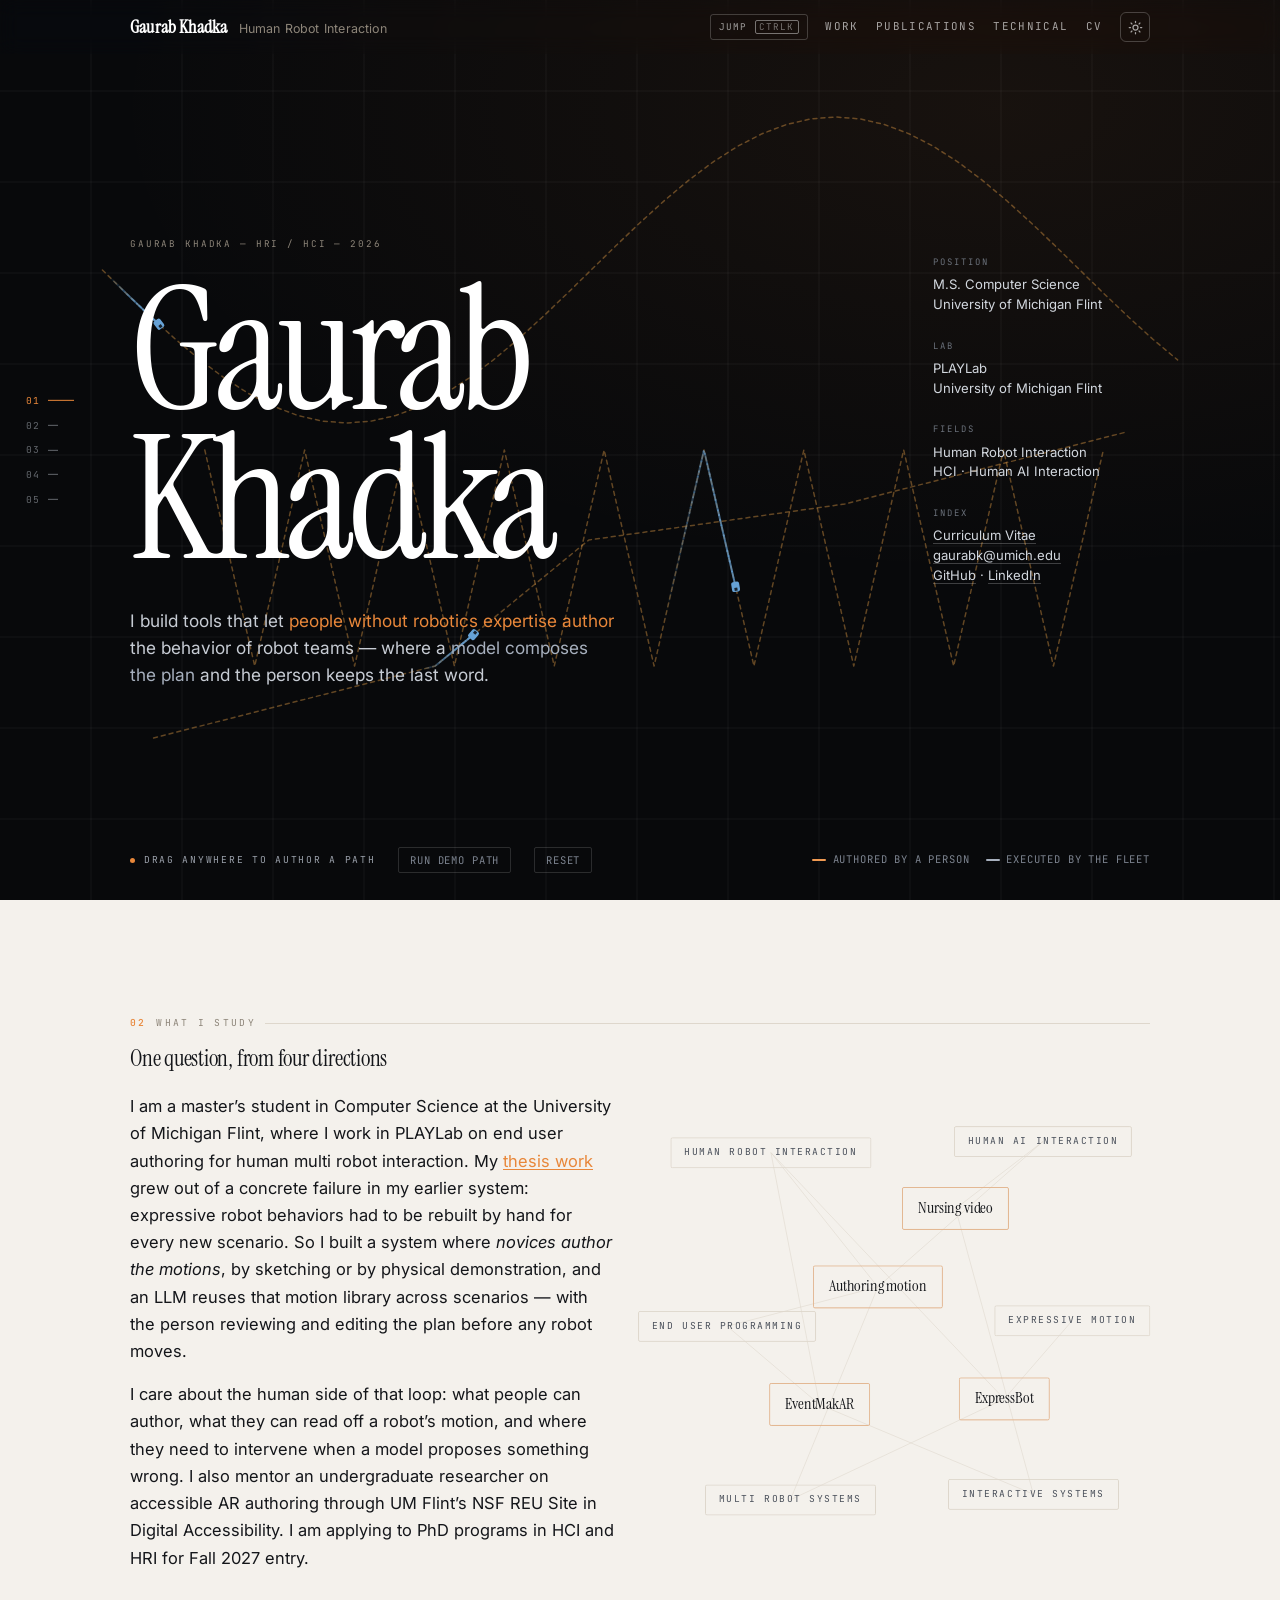
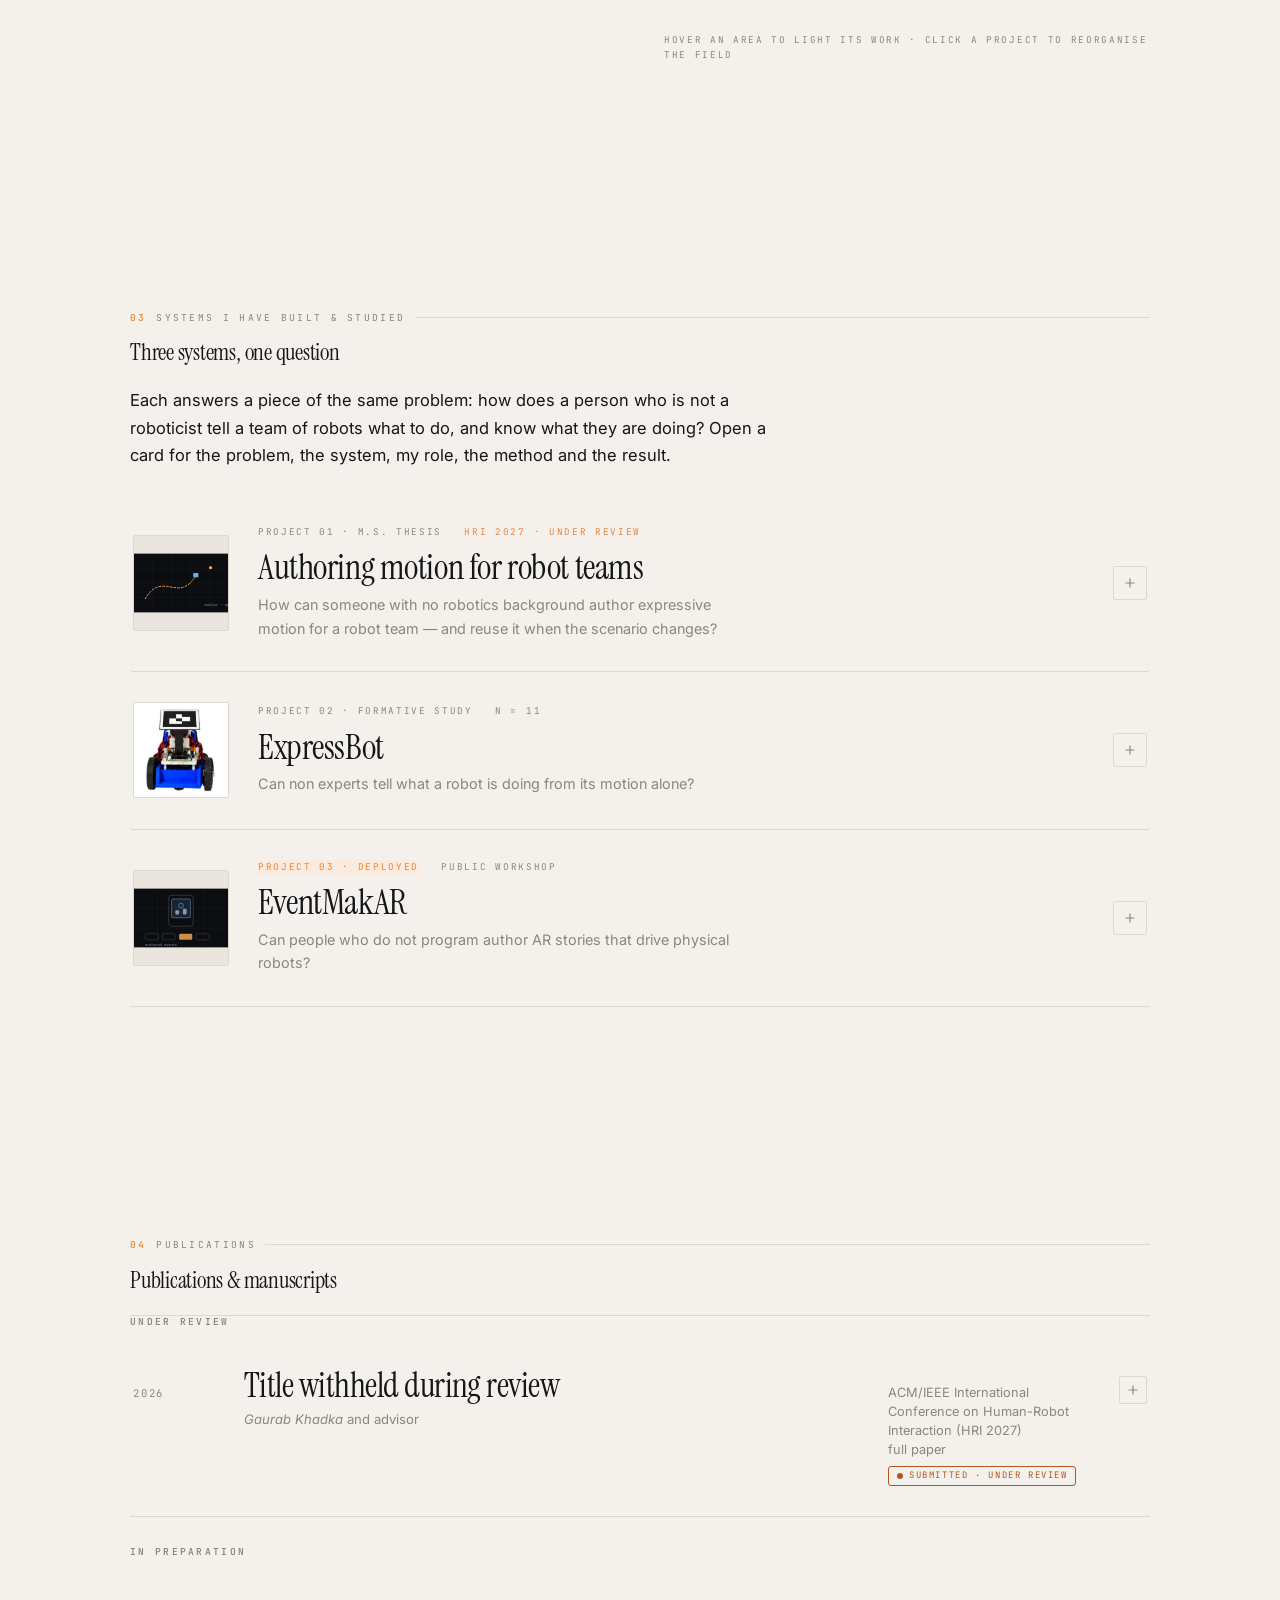
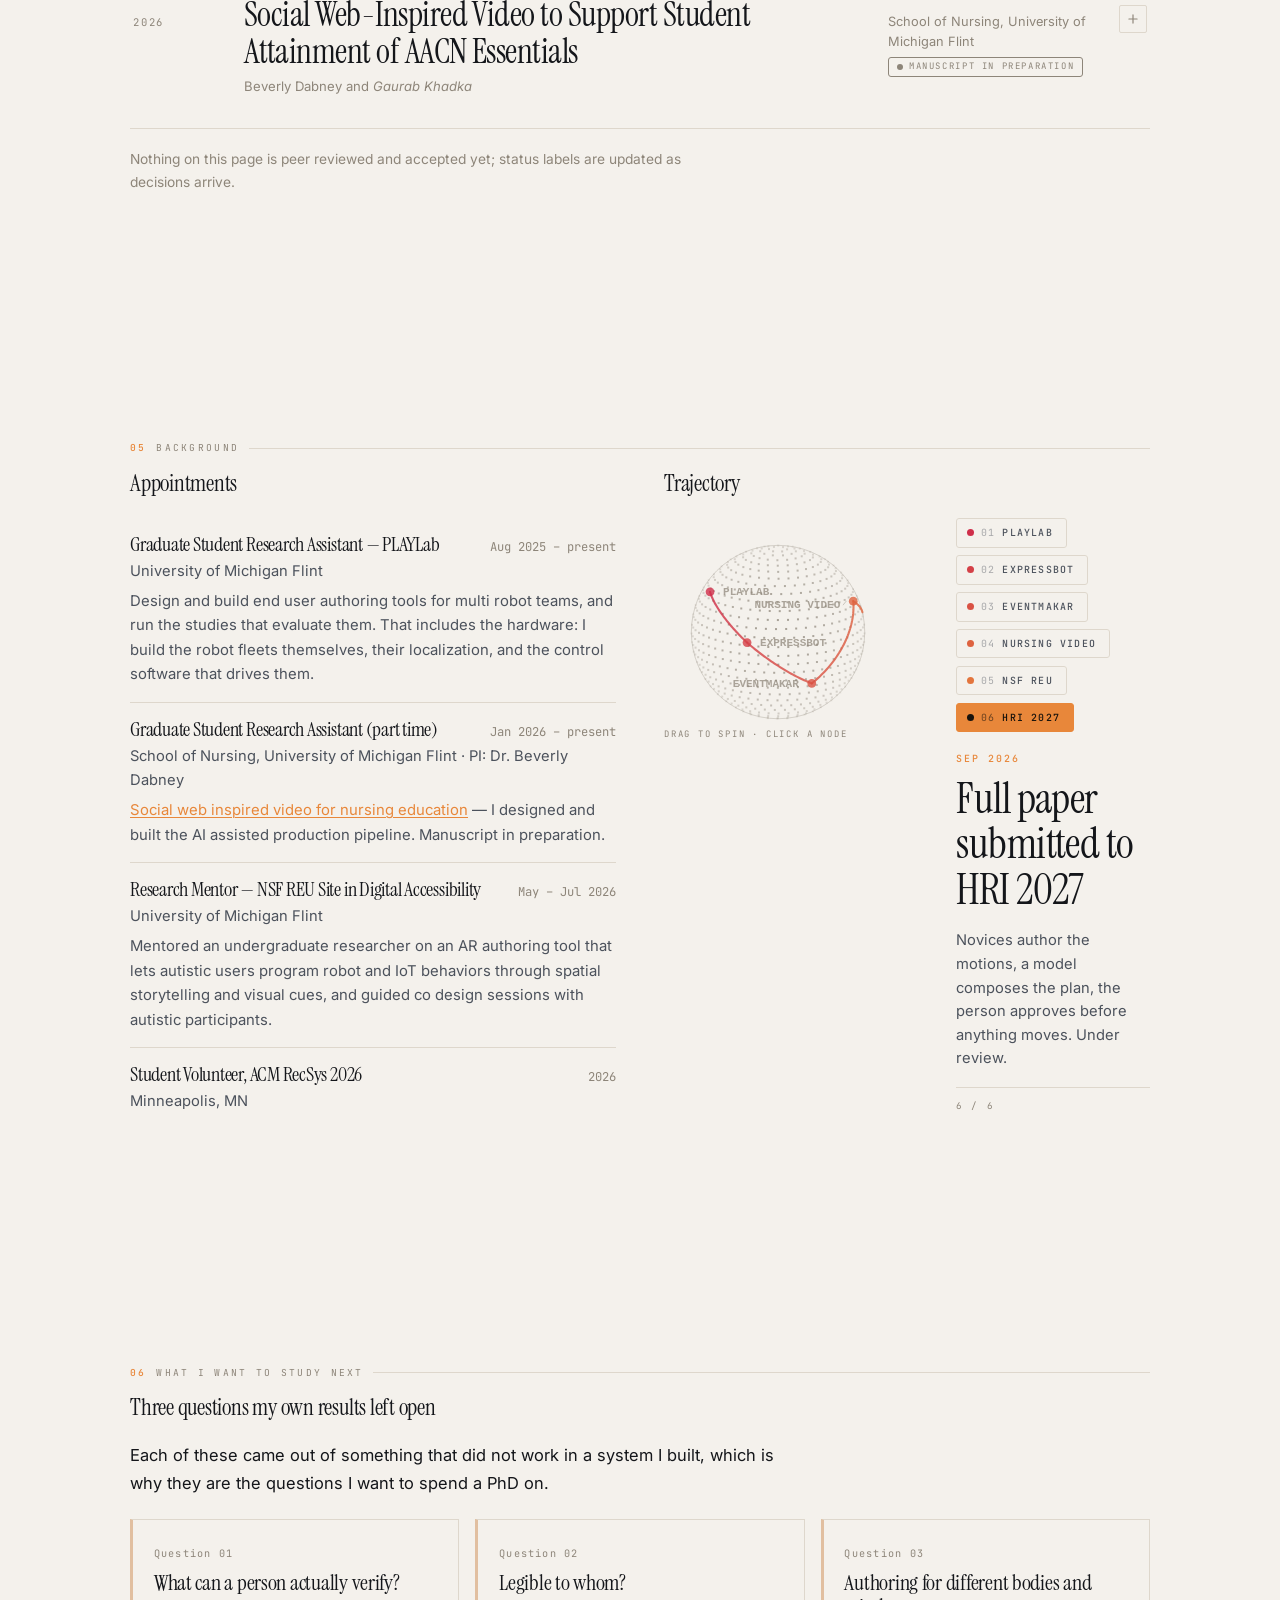
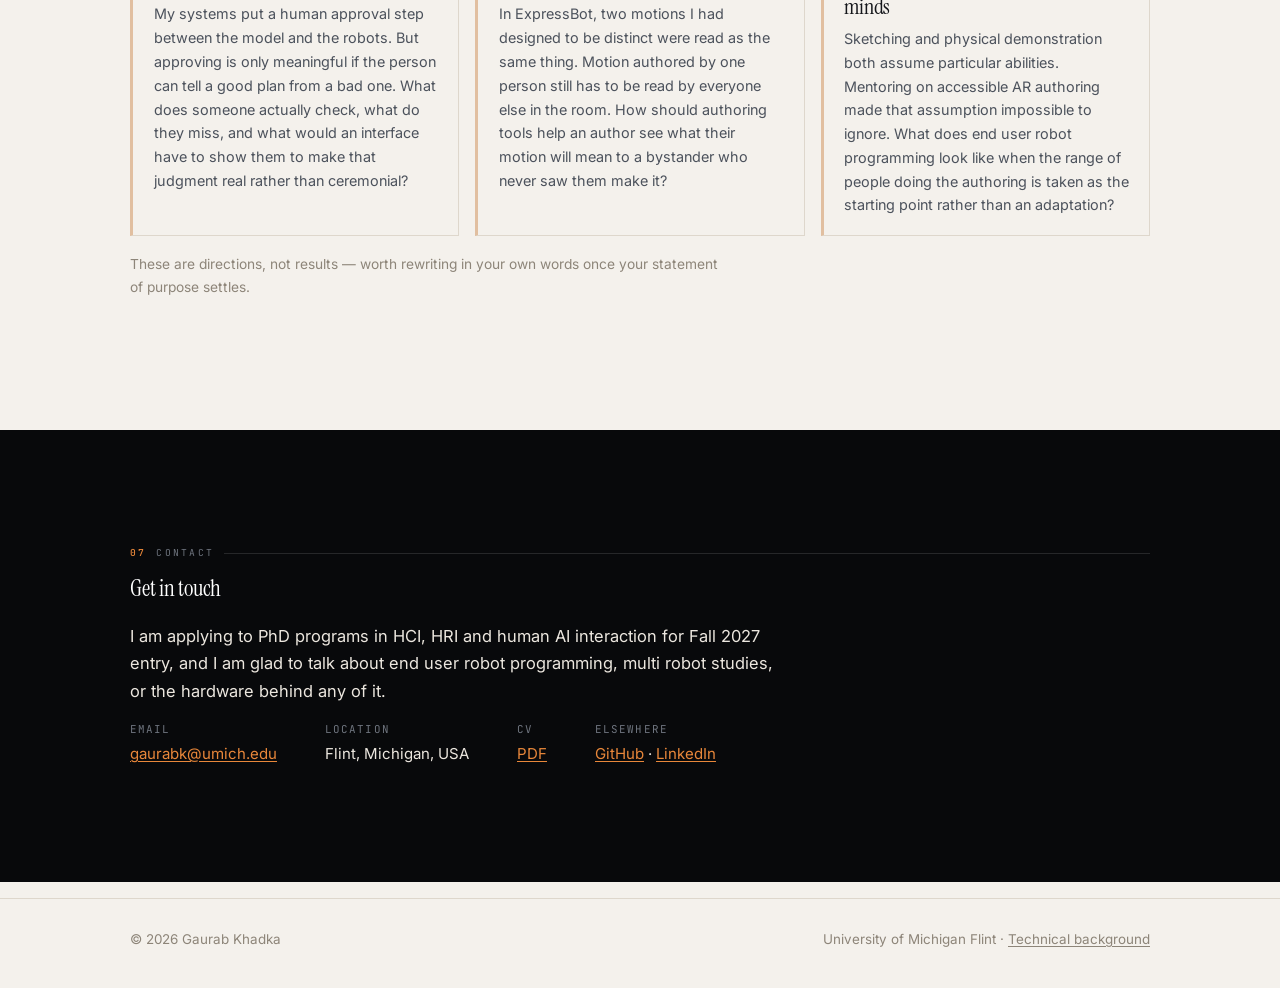
==== commit 1468d04d: "Make the site navigable: palette, mobile menu, progress, prefetch Three real usability failures, not" ====
--- a/index.html
+++ b/index.html
@@ -23,6 +23,7 @@
 <link rel="stylesheet" href="system.css">
 <link rel="stylesheet" href="art-direction.css">
 <link rel="stylesheet" href="instruments.css">
+<link rel="stylesheet" href="nav.css">
 
 <script>
   // Set the stored theme before first paint so the page does not flash.
@@ -697,5 +698,6 @@
 <script src="art-direction.js" defer></script>
 <script src="instruments.js" defer></script>
 <script src="globe.js" defer></script>
+<script src="nav.js" defer></script>
 </body>
 </html>
--- a/nav.css
+++ b/nav.css
@@ -0,0 +1,129 @@
+/* ============================================================
+   WAYFINDING
+   A command palette, a real mobile menu, scroll progress and
+   smooth page changes. Usability first; the styling follows the
+   rest of the system.
+   ============================================================ */
+
+/* ---- smooth page changes where the browser supports it ---- */
+@view-transition { navigation: auto; }
+@media (prefers-reduced-motion: reduce) {
+  ::view-transition-group(*), ::view-transition-old(*), ::view-transition-new(*) { animation: none !important; }
+}
+
+/* ---- scroll progress, riding the bottom edge of the header ---- */
+.progress {
+  position: fixed; top: 0; left: 0; height: 2px; width: 100%;
+  transform-origin: 0 50%; transform: scaleX(0);
+  background: var(--accent); z-index: 55; pointer-events: none;
+}
+.home .progress { mix-blend-mode: normal; }
+
+/* ---- the trigger sitting in the header ---- */
+.cmd-open {
+  display: inline-flex; align-items: center; gap: .45rem;
+  font-family: var(--mono); font-size: .58rem; letter-spacing: .12em; text-transform: uppercase;
+  background: none; border: 1px solid var(--rule); color: var(--ink-faint);
+  border-radius: 3px; padding: .3rem .5rem; cursor: pointer;
+  transition: color .2s var(--ease), border-color .2s var(--ease);
+}
+.cmd-open:hover { color: var(--ink); border-color: var(--ink-faint); }
+.cmd-open kbd {
+  font: inherit; border: 1px solid currentColor; border-radius: 2px;
+  padding: 0 .2rem; opacity: .7;
+}
+.site-head.on-dark .cmd-open { border-color: rgba(255,255,255,.2); color: rgba(255,255,255,.6); }
+.site-head.on-dark .cmd-open:hover { color: #fff; border-color: rgba(255,255,255,.5); }
+@media (max-width: 680px) { .cmd-open kbd { display: none; } }
+
+/* ---- the palette ---- */
+.cmd {
+  position: fixed; inset: 0; z-index: 120; display: none;
+  background: color-mix(in srgb, var(--void) 62%, transparent);
+  backdrop-filter: blur(3px);
+  padding: clamp(3rem, 12vh, 9rem) 20px 20px;
+}
+.cmd.open { display: block; }
+.cmd-box {
+  max-width: 560px; margin: 0 auto; background: var(--card);
+  border: 1px solid var(--rule); border-radius: 4px; box-shadow: 0 30px 80px -30px rgba(0,0,0,.55);
+  overflow: hidden;
+}
+.cmd-input {
+  width: 100%; border: 0; border-bottom: 1px solid var(--rule); background: none;
+  font-family: var(--sans); font-size: 1rem; color: var(--ink);
+  padding: 1rem 1.1rem; outline: none;
+}
+.cmd-input::placeholder { color: var(--ink-faint); }
+.cmd-list { max-height: min(56vh, 420px); overflow-y: auto; padding: .4rem; margin: 0; list-style: none; }
+.cmd-item {
+  display: grid; grid-template-columns: auto minmax(0,1fr) auto; gap: .7rem; align-items: center;
+  padding: .6rem .7rem; border-radius: 3px; cursor: pointer; scroll-margin: .5rem;
+}
+.cmd-item[aria-selected="true"] { background: var(--accent-soft); }
+.cmd-item .ico {
+  width: 20px; height: 20px; border: 1px solid var(--rule); border-radius: 2px;
+  display: grid; place-items: center; color: var(--ink-faint);
+  font-family: var(--mono); font-size: .54rem;
+}
+.cmd-item[aria-selected="true"] .ico { border-color: var(--accent); color: var(--accent); }
+.cmd-item .lbl { font-size: .92rem; color: var(--ink); }
+.cmd-item .hint {
+  font-family: var(--mono); font-size: .56rem; letter-spacing: .12em; text-transform: uppercase;
+  color: var(--ink-faint); white-space: nowrap;
+}
+.cmd-empty { padding: 1.4rem 1.1rem; font-size: .9rem; color: var(--ink-faint); }
+.cmd-foot {
+  display: flex; gap: 1rem; padding: .55rem 1.1rem; border-top: 1px solid var(--rule);
+  font-family: var(--mono); font-size: .54rem; letter-spacing: .12em; text-transform: uppercase;
+  color: var(--ink-faint);
+}
+
+/* ---- mobile menu: nothing is unreachable on a phone ---- */
+.menu-btn {
+  display: none; width: 30px; height: 30px; border: 1px solid var(--rule); border-radius: 3px;
+  background: none; color: var(--ink-soft); cursor: pointer; place-items: center; padding: 0;
+}
+.menu-btn svg { width: 15px; height: 15px; }
+.site-head.on-dark .menu-btn { border-color: rgba(255,255,255,.2); color: rgba(255,255,255,.65); }
+@media (max-width: 720px) {
+  .menu-btn { display: grid; }
+  .site-nav > a { display: none; }
+}
+.sheet {
+  position: fixed; inset: 0; z-index: 110; display: none;
+  background: var(--paper); padding: 4.6rem 22px 2rem;
+}
+.sheet.open { display: block; }
+.sheet a {
+  display: flex; align-items: baseline; justify-content: space-between; gap: 1rem;
+  font-family: var(--display); font-size: 1.7rem; color: var(--ink); text-decoration: none;
+  padding: .75rem 0; border-bottom: 1px solid var(--rule);
+}
+.sheet a span {
+  font-family: var(--mono); font-size: .56rem; letter-spacing: .16em; text-transform: uppercase;
+  color: var(--ink-faint);
+}
+.sheet a:active { color: var(--accent); }
+.sheet-close {
+  position: absolute; top: 1rem; right: 20px; width: 32px; height: 32px;
+  border: 1px solid var(--rule); border-radius: 3px; background: none; color: var(--ink-soft);
+  display: grid; place-items: center; cursor: pointer;
+}
+
+/* ---- back to top, appears once you are well down the page ---- */
+.totop {
+  position: fixed; right: max(14px, 2vw); bottom: max(14px, 2vw); z-index: 58;
+  width: 38px; height: 38px; border-radius: 50%;
+  border: 1px solid var(--rule); background: var(--card); color: var(--ink-soft);
+  display: grid; place-items: center; cursor: pointer;
+  opacity: 0; transform: translateY(8px); pointer-events: none;
+  transition: opacity .3s var(--ease), transform .3s var(--ease), color .2s var(--ease), border-color .2s var(--ease);
+}
+.totop.on { opacity: 1; transform: none; pointer-events: auto; }
+.totop:hover { color: var(--accent); border-color: var(--accent); }
+.totop svg { width: 15px; height: 15px; }
+
+@media (prefers-reduced-motion: reduce) {
+  .totop, .cmd-open, .cmd-item { transition: none; }
+}
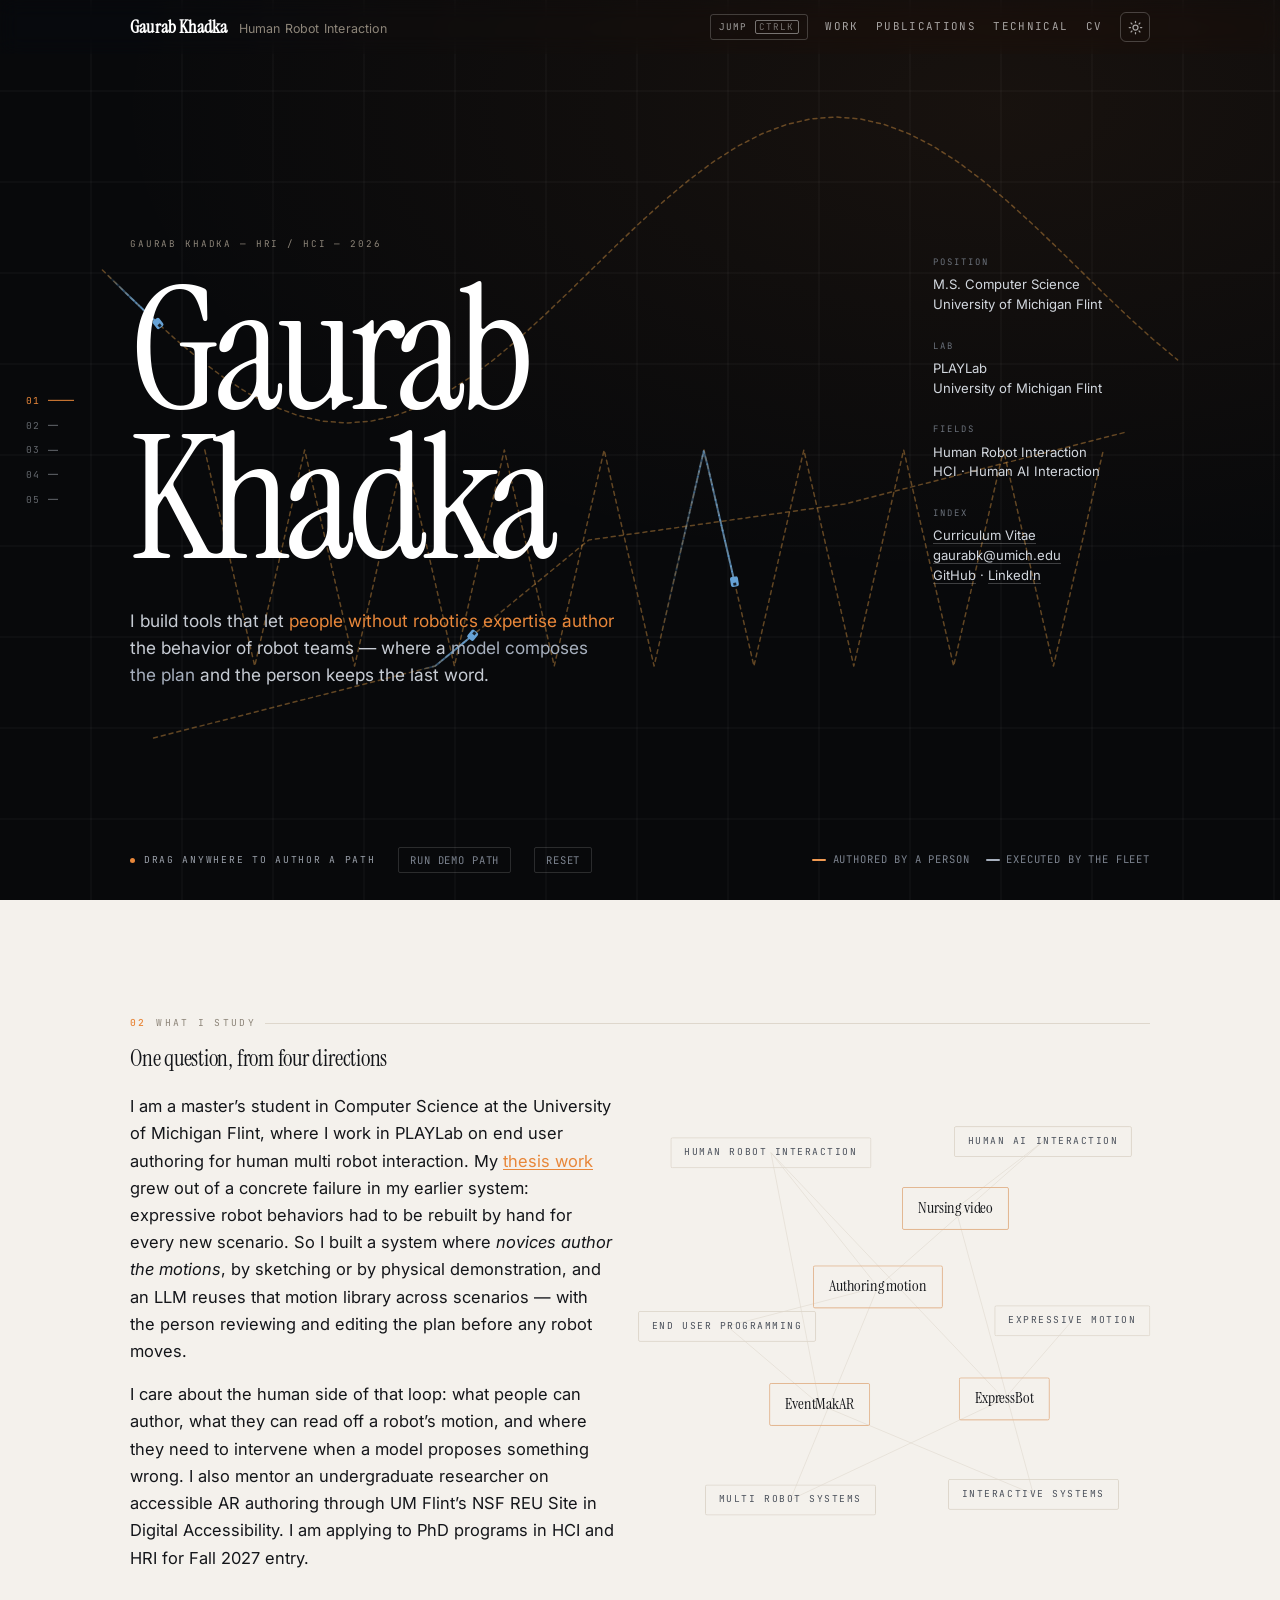
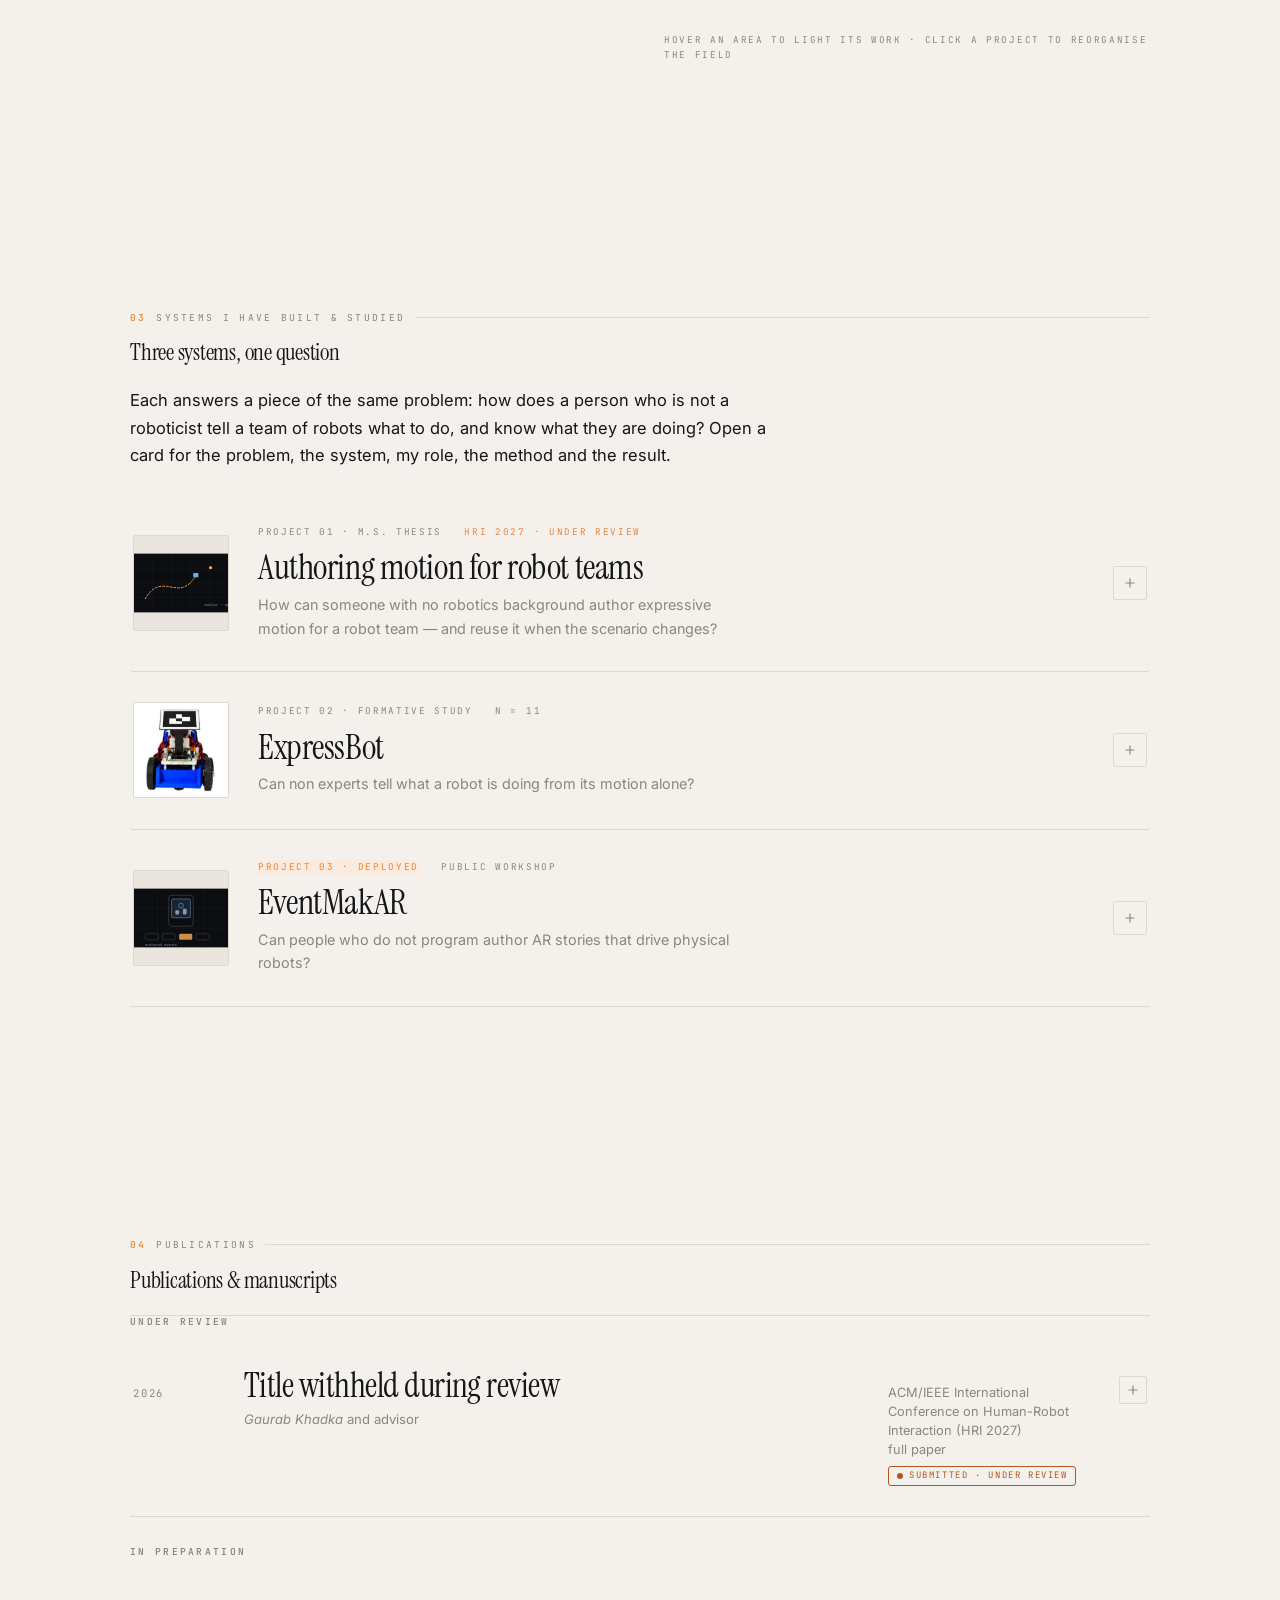
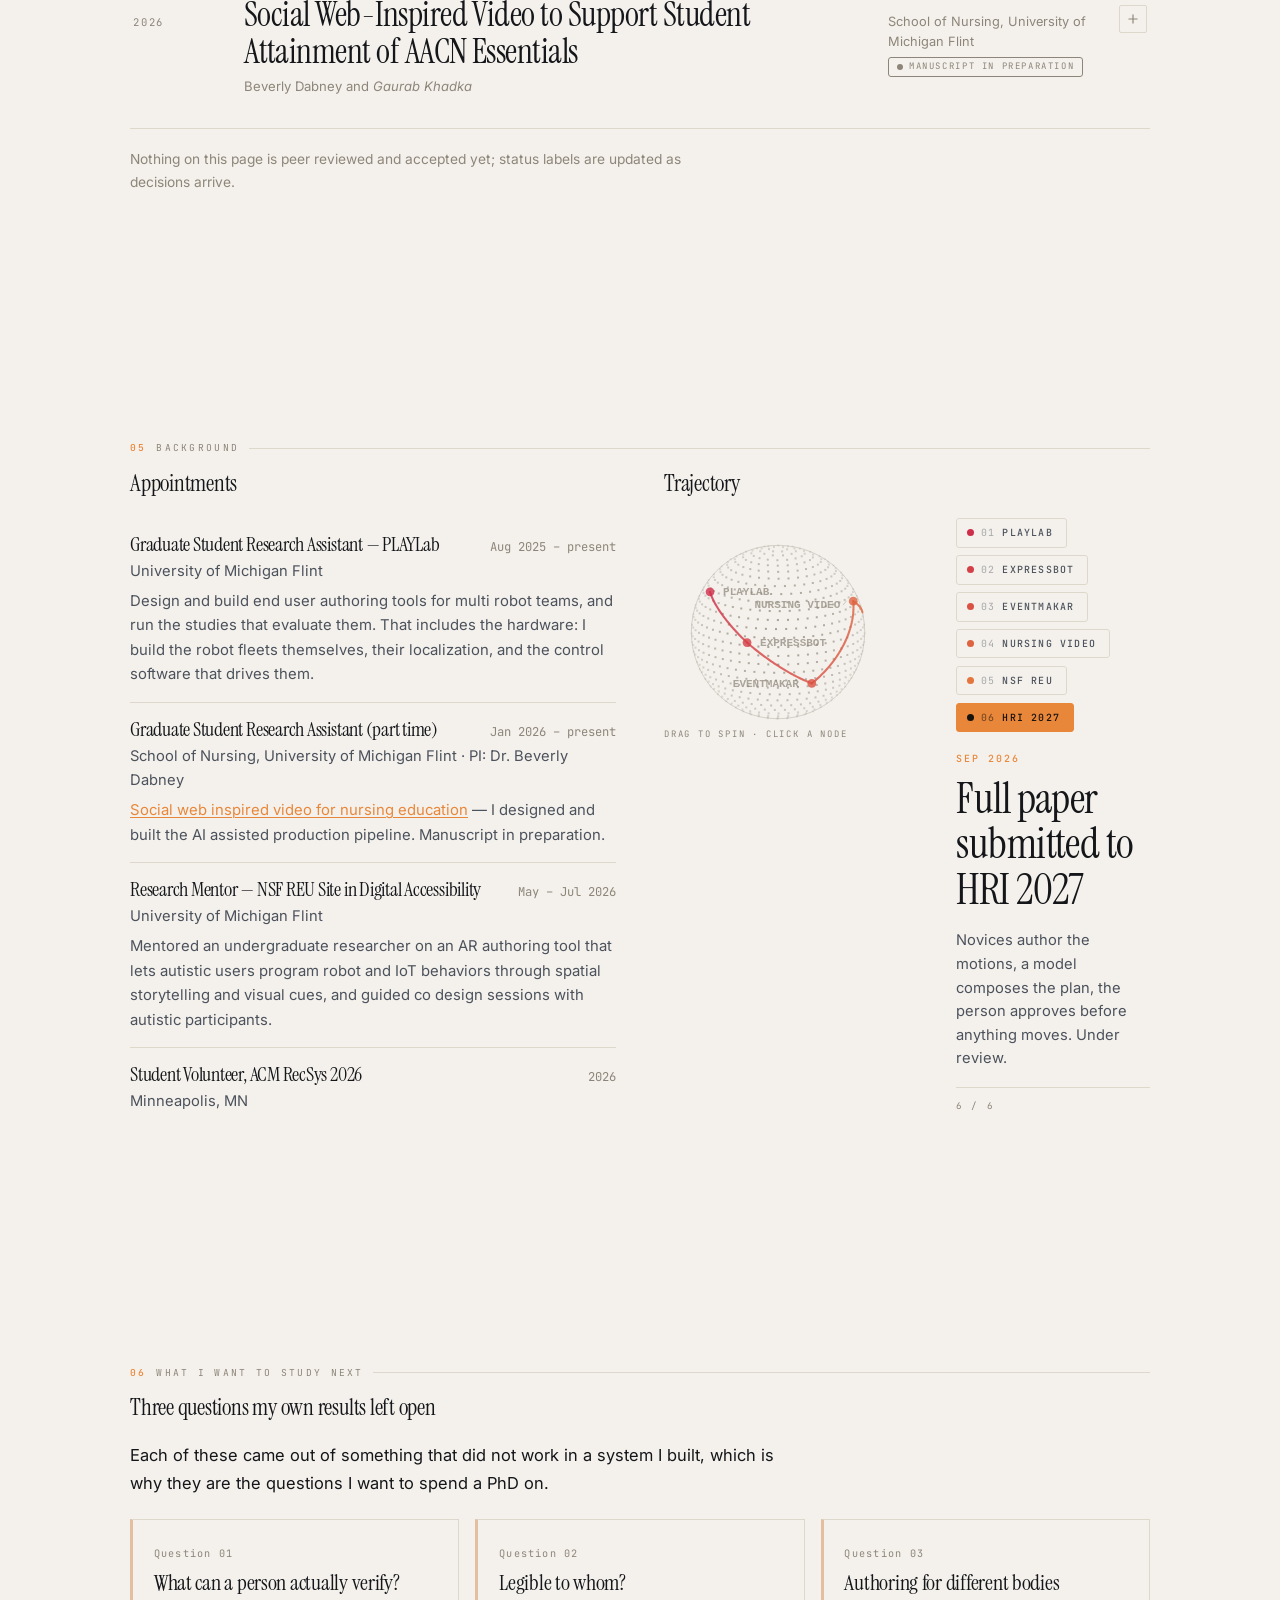
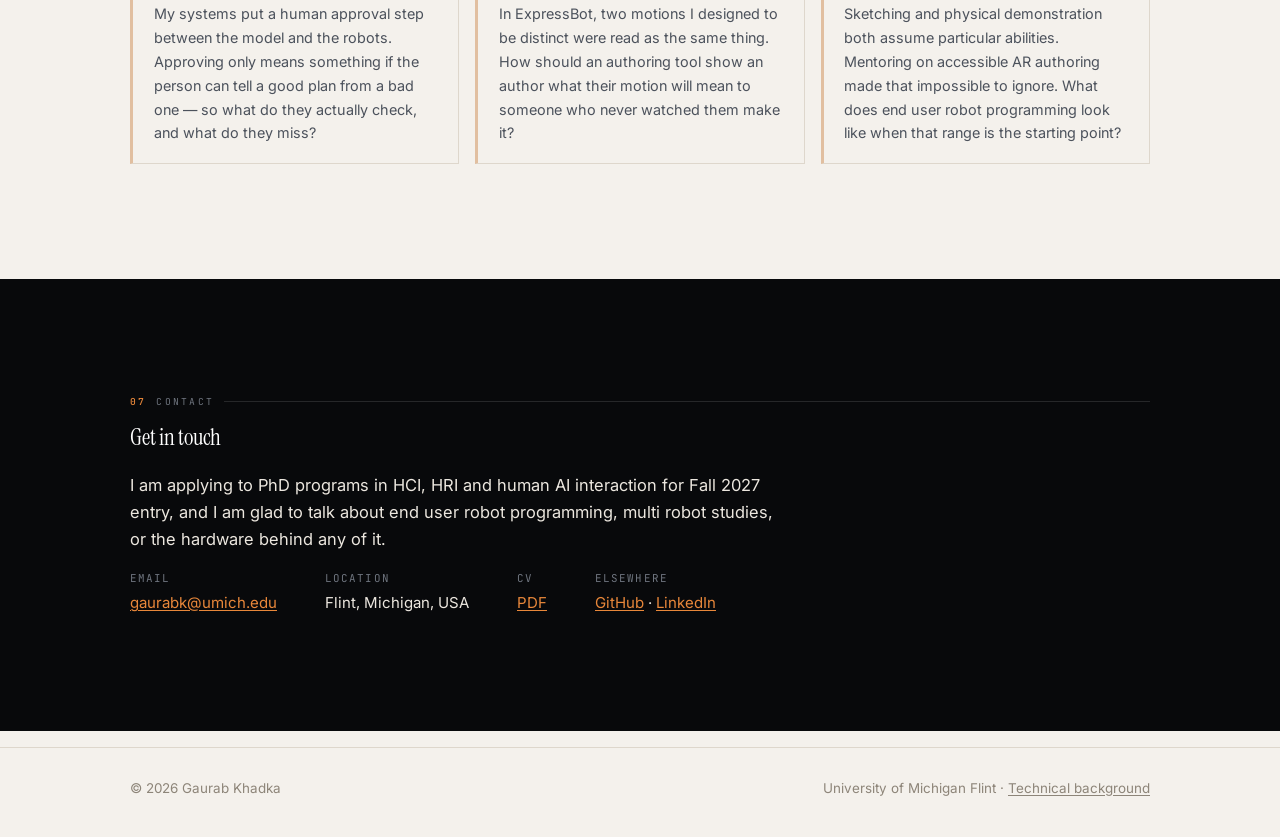
==== commit 84358784: "Tighten the research questions, and take a private note off the page A line addressed to Gaurab was " ====
--- a/index.html
+++ b/index.html
@@ -624,35 +624,30 @@
         <span class="n">Question 01</span>
         <h3>What can a person actually verify?</h3>
         <p>
-          My systems put a human approval step between the model and the robots. But approving is only meaningful if
-          the person can tell a good plan from a bad one. What does someone actually check, what do they miss, and what
-          would an interface have to show them to make that judgment real rather than ceremonial?
+          My systems put a human approval step between the model and the robots. Approving only means something if
+          the person can tell a good plan from a bad one &mdash; so what do they actually check, and what do they
+          miss?
         </p>
       </div>
       <div class="qcard reveal" data-prox>
         <span class="n">Question 02</span>
         <h3>Legible to whom?</h3>
         <p>
-          In ExpressBot, two motions I had designed to be distinct were read as the same thing. Motion authored by one
-          person still has to be read by everyone else in the room. How should authoring tools help an author see what
-          their motion will mean to a bystander who never saw them make it?
+          In ExpressBot, two motions I designed to be distinct were read as the same thing. How should an authoring
+          tool show an author what their motion will mean to someone who never watched them make it?
         </p>
       </div>
       <div class="qcard reveal" data-prox>
         <span class="n">Question 03</span>
-        <h3>Authoring for different bodies and minds</h3>
+        <h3>Authoring for different bodies</h3>
         <p>
           Sketching and physical demonstration both assume particular abilities. Mentoring on accessible AR authoring
-          made that assumption impossible to ignore. What does end user robot programming look like when the range of
-          people doing the authoring is taken as the starting point rather than an adaptation?
+          made that impossible to ignore. What does end user robot programming look like when that range is the
+          starting point?
         </p>
       </div>
     </div>
-    <p style="font-size:.86rem;color:var(--ink-faint);margin-top:1.1rem;max-width:66ch">
-      These are directions, not results &mdash; worth rewriting in your own words once your statement of purpose settles.
-    </p>
-  </div>
-</section>
+  </section>
 
 <!-- ============================ 07 · CONTACT ============================ -->
 <section id="contact" class="env-dark" data-anchor>
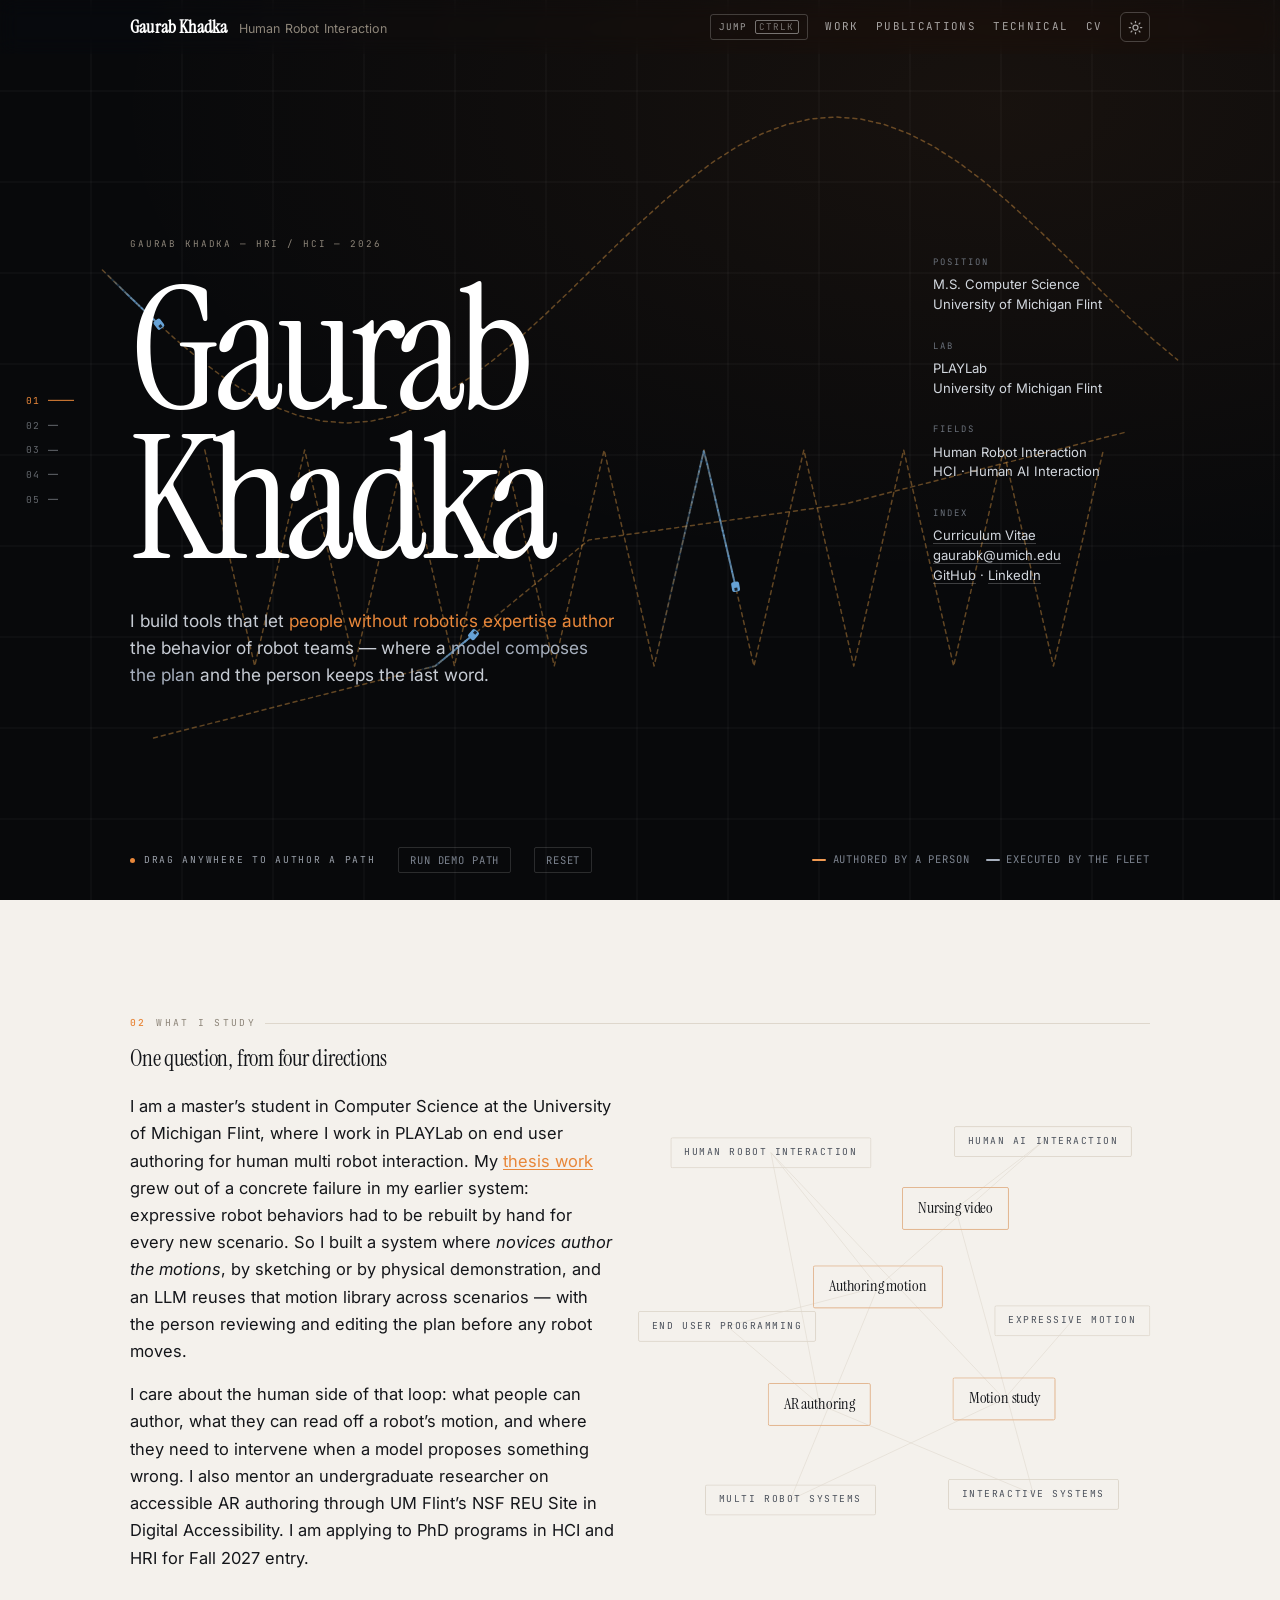
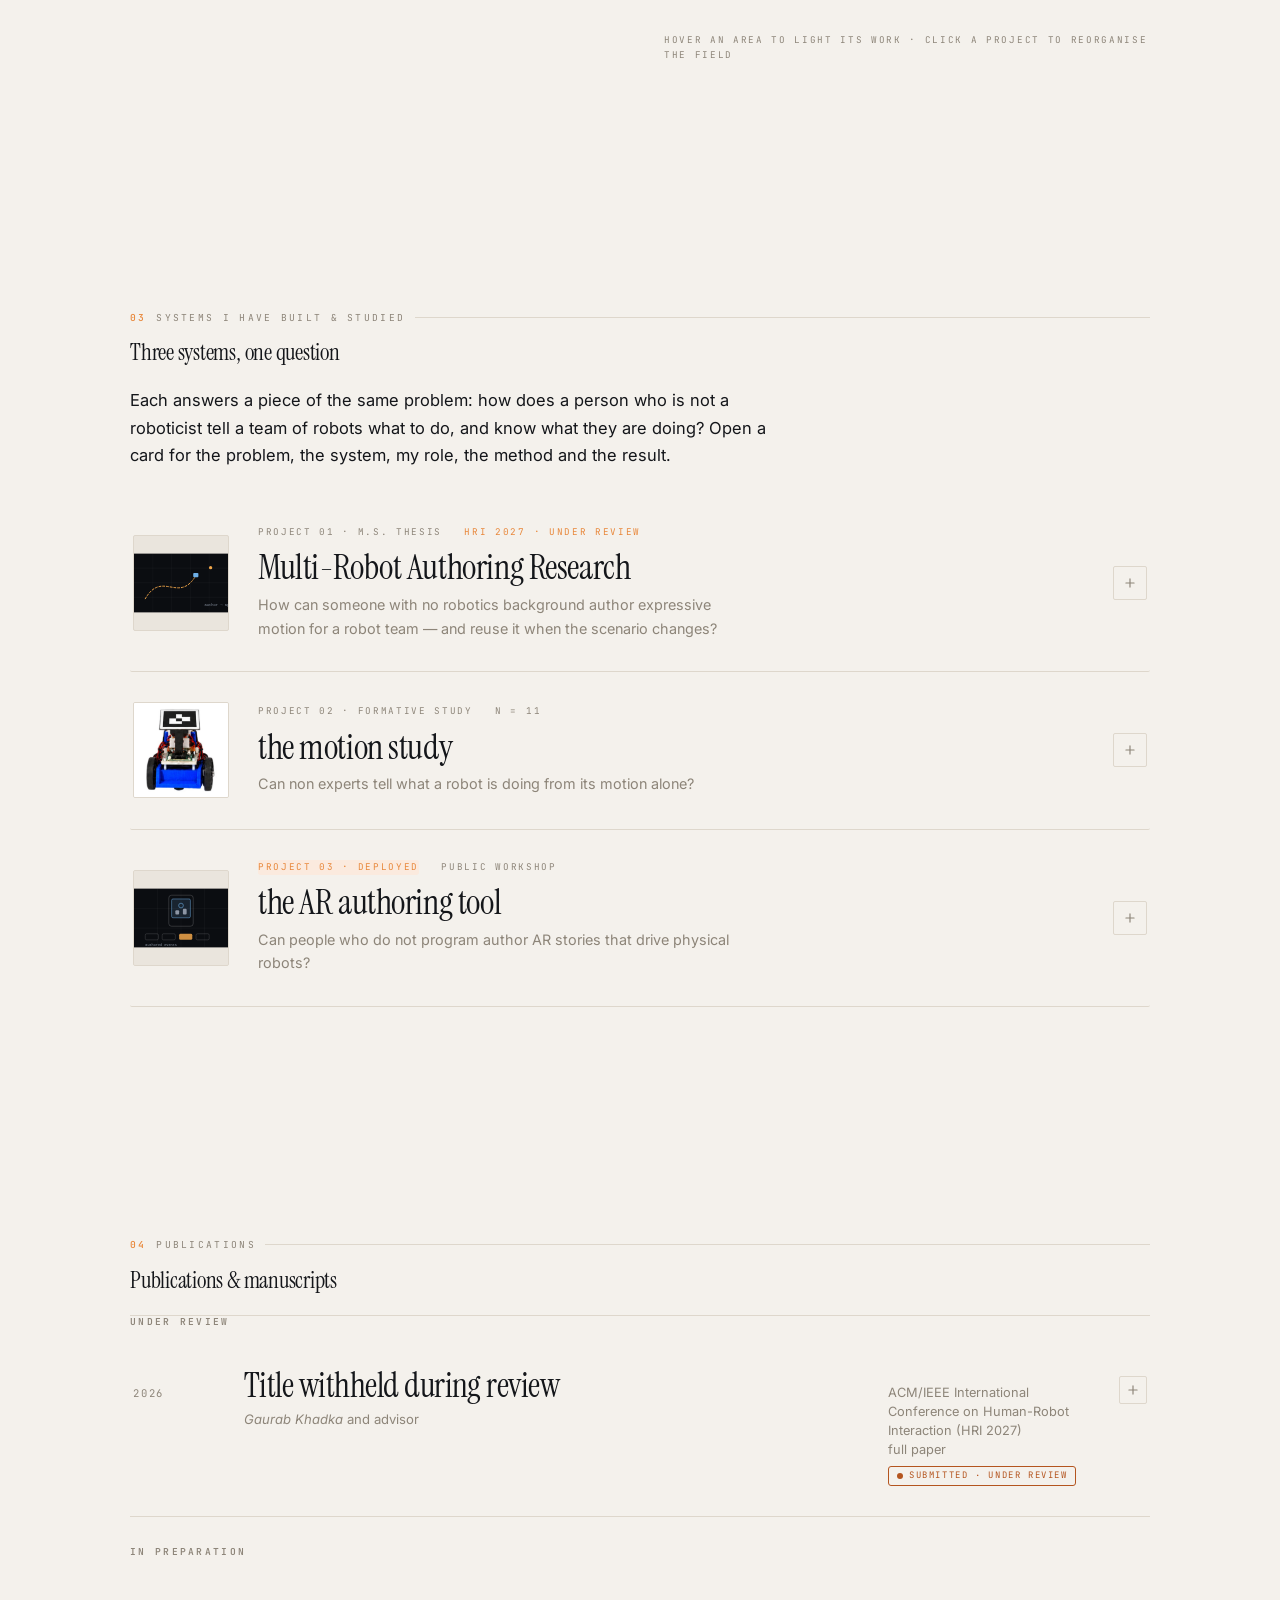
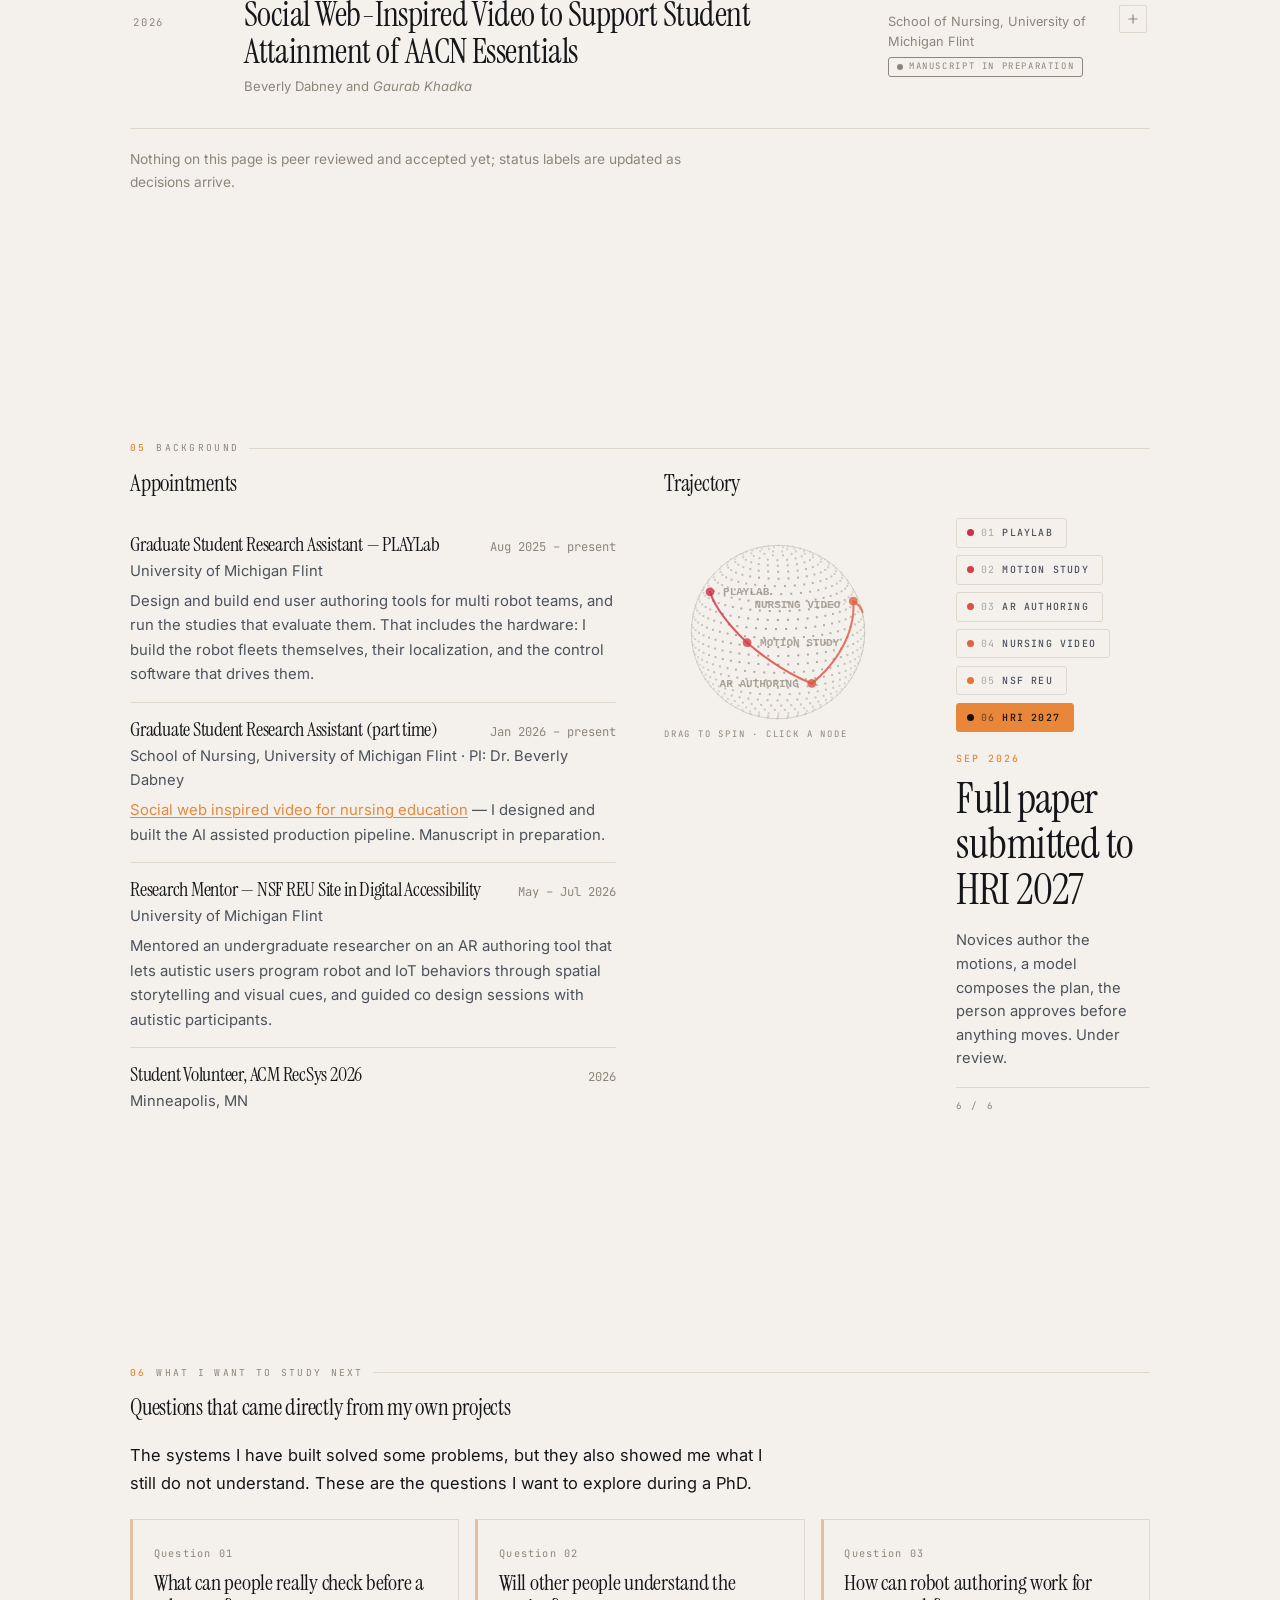
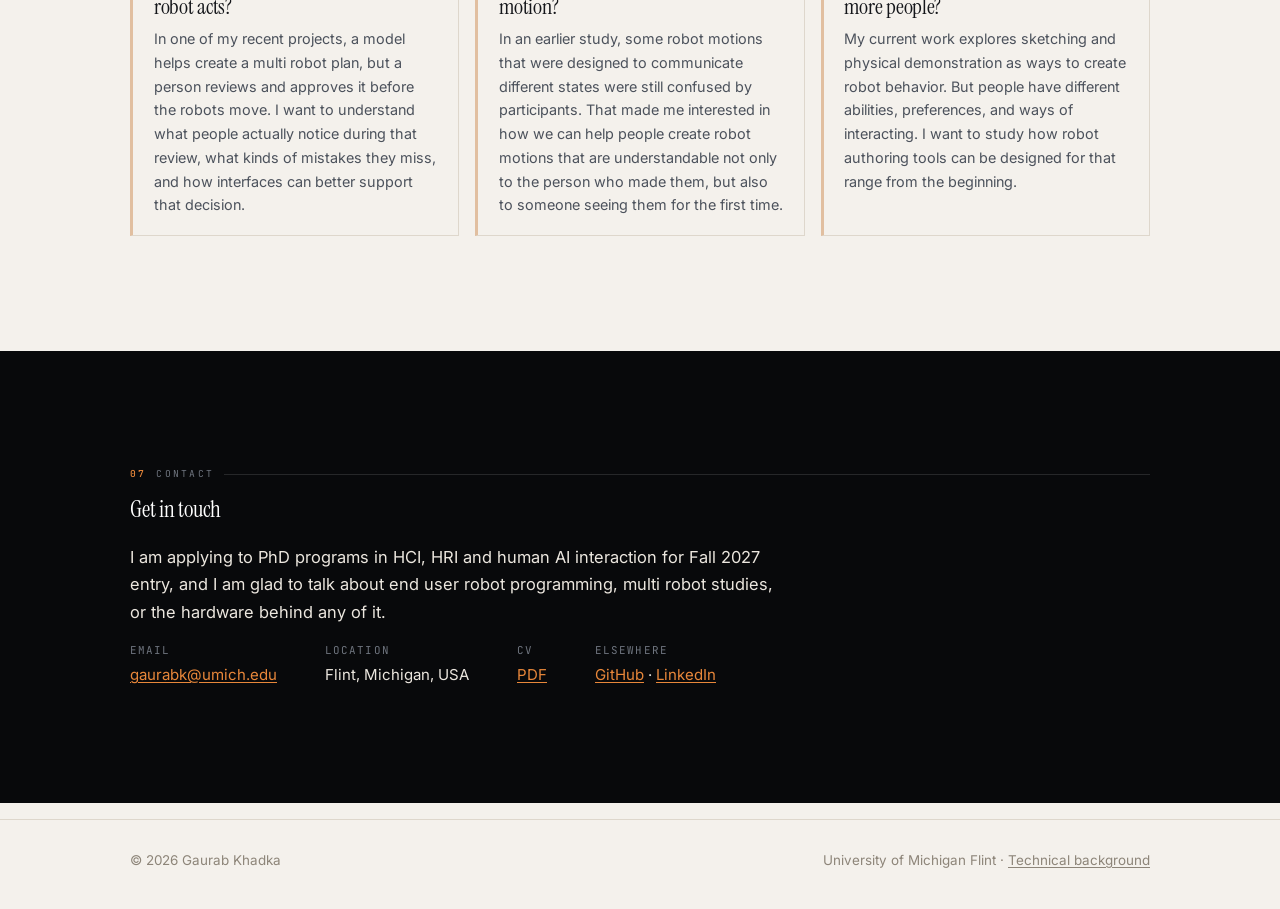
==== commit 43a2e831: "Use Gaurab's own words, and generic labels for every project Section 06 is now his text rather than " ====
--- a/index.html
+++ b/index.html
@@ -199,12 +199,12 @@
                   data-q="How can someone with no robotics background author expressive motion for a robot team, and reuse it when the scenario changes?">Authoring motion</button>
 
           <button class="cnode proj" data-id="p-express" data-x="70" data-y="60" data-rel="expr hri multi"
-                  data-meta="Formative study &middot; N = 11" data-href="work.html#expressbot"
-                  data-q="Can non experts tell what a robot is doing from its motion alone?">ExpressBot</button>
+                  data-meta="Formative study &middot; N = 11" data-href="work.html#motion-study"
+                  data-q="Can non experts tell what a robot is doing from its motion alone?">Motion study</button>
 
           <button class="cnode proj" data-id="p-ar" data-x="32" data-y="61" data-rel="hri isys eup"
-                  data-meta="Deployed &middot; public workshop" data-href="work.html#eventmakar"
-                  data-q="Can people who do not program author AR stories that drive physical robots?">EventMakAR</button>
+                  data-meta="Deployed &middot; public workshop" data-href="work.html#ar-authoring"
+                  data-q="Can people who do not program author AR stories that drive physical robots?">AR authoring</button>
 
           <button class="cnode proj" data-id="p-video" data-x="60" data-y="26" data-rel="hai isys"
                   data-meta="Manuscript in preparation" data-href="work.html#video"
@@ -225,8 +225,8 @@
           </div>
           <p>
             Six areas meet in the same question: <a href="work.html#thesis">my thesis work</a> and
-            <a href="work.html#expressbot">ExpressBot</a> sit in HRI, expressive motion and multi robot systems,
-            <a href="work.html#eventmakar">EventMakAR</a> in authoring and interactive systems, and the
+            <a href="work.html#motion-study">the motion study</a> sit in HRI, expressive motion and multi robot systems,
+            <a href="work.html#ar-authoring">the AR authoring tool</a> in authoring and interactive systems, and the
             <a href="work.html#video">nursing video work</a> in human AI interaction.
           </p>
         </div>
@@ -269,7 +269,7 @@
             <span class="pill">Project 01 &middot; M.S. thesis</span>
             <span class="pill review">HRI 2027 &middot; under review</span>
           </span>
-          <span class="pcard-title">Authoring motion for robot teams</span>
+          <span class="pcard-title">Multi-Robot Authoring Research</span>
           <span class="pcard-q">How can someone with no robotics background author expressive motion for a robot team &mdash; and reuse it when the scenario changes?</span>
         </span>
         <span class="pcard-toggle" aria-hidden="true">
@@ -318,19 +318,19 @@
       </div>
     </article>
 
-    <!-- ---------- Card 02 · ExpressBot ---------- -->
+    <!-- ---------- Card 02 · the motion study ---------- -->
     <article class="pcard reveal" data-item data-prox>
       <button class="pcard-head" type="button" data-toggle aria-controls="body-express">
         <span class="pcard-viz">
-          <img src="media/expressbot-robot-thumb.jpg" width="445" height="591" loading="lazy"
-               alt="An ExpressBot robot: a blue printed chassis on two wheels carrying servos, wiring and a circuit board, with an ArUco marker mounted above it.">
+          <img src="media/robot-thumb.jpg" width="445" height="591" loading="lazy"
+               alt="A robot from the motion study: a blue printed chassis on two wheels carrying servos, wiring and a circuit board, with an ArUco marker mounted above it.">
         </span>
         <span>
           <span class="pcard-meta">
             <span class="pill">Project 02 &middot; formative study</span>
             <span class="pill">N = 11</span>
           </span>
-          <span class="pcard-title">ExpressBot</span>
+          <span class="pcard-title">the motion study</span>
           <span class="pcard-q">Can non experts tell what a robot is doing from its motion alone?</span>
         </span>
         <span class="pcard-toggle" aria-hidden="true">
@@ -364,8 +364,8 @@
 
           <figure class="diagram" style="margin:.4rem 0 1rem">
             <div class="frame plate">
-              <img src="media/expressbot-figure.png" width="1600" height="344" loading="lazy"
-                   alt="Left: the seven motion primitives drawn as colored path diagrams. Right: three photographs of the ExpressBot robots.">
+              <img src="media/motion-primitives.png" width="1600" height="344" loading="lazy"
+                   alt="Left: the seven motion primitives drawn as colored path diagrams. Right: three photographs of the robots.">
             </div>
             <figcaption>The seven primitives, and the fleet that performed them.</figcaption>
           </figure>
@@ -377,12 +377,12 @@
             themselves. That is what the thesis work does.
           </p>
 
-          <p><a class="more" href="work.html#expressbot">Full project page</a></p>
+          <p><a class="more" href="work.html#motion-study">Full project page</a></p>
         </div></div>
       </div>
     </article>
 
-    <!-- ---------- Card 03 · EventMakAR ---------- -->
+    <!-- ---------- Card 03 · the AR authoring tool ---------- -->
     <article class="pcard reveal" data-item data-prox>
       <button class="pcard-head" type="button" data-toggle aria-controls="body-ar">
         <span class="pcard-viz" aria-hidden="true">
@@ -408,7 +408,7 @@
             <span class="pill live">Project 03 &middot; deployed</span>
             <span class="pill">Public workshop</span>
           </span>
-          <span class="pcard-title">EventMakAR</span>
+          <span class="pcard-title">the AR authoring tool</span>
           <span class="pcard-q">Can people who do not program author AR stories that drive physical robots?</span>
         </span>
         <span class="pcard-toggle" aria-hidden="true">
@@ -428,7 +428,7 @@
             A deployment, not a study: I did not collect measures at the workshop. Its value is as evidence that the
             authoring model survives contact with real users, and that I can ship a system other people use.
           </p>
-          <p><a class="more" href="work.html#eventmakar">Full project page</a></p>
+          <p><a class="more" href="work.html#ar-authoring">Full project page</a></p>
         </div></div>
       </div>
     </article>
@@ -581,12 +581,12 @@
                 <span class="when">Aug 2025</span><span class="what">Joined PLAYLab, University of Michigan Flint</span>
                 <p class="why">Started the M.S. in Computer Science and a graduate research assistantship. GPA 4.0 / 4.0, expected May 2027.</p>
               </li>
-              <li data-short="ExpressBot" data-lat="8" data-lon="12">
-                <span class="when">2025</span><span class="what">ExpressBot &mdash; first fleet, first study</span>
+              <li data-short="Motion study" data-lat="8" data-lon="12">
+                <span class="when">2025</span><span class="what">Expressive motion study &mdash; first fleet, first study</span>
                 <p class="why">Built a three robot fleet with seven motion primitives and ran a study with 11 participants. It worked, and it exposed the limitation that set up the thesis.</p>
               </li>
-              <li data-short="EventMakAR" data-lat="-22" data-lon="58">
-                <span class="when">2025 &ndash; 2026</span><span class="what">EventMakAR deployed at a public workshop</span>
+              <li data-short="AR authoring" data-lat="-22" data-lon="58">
+                <span class="when">2025 &ndash; 2026</span><span class="what">AR authoring deployed at a public workshop</span>
                 <p class="why">Students authored and ran their own AR stories with physical robots, the first time the authoring model met users outside the lab.</p>
               </li>
               <li data-short="Nursing video" data-lat="26" data-lon="108">
@@ -613,37 +613,38 @@
 <section id="next" class="env-light" data-anchor>
   <div class="wrap">
     <p class="tag-num"><b>06</b> What I want to study next</p>
-    <h2 class="section-title">Three questions my own results left open</h2>
+    <h2 class="section-title">Questions that came directly from my own projects</h2>
     <p class="prose" style="margin-bottom:1.4rem">
-      Each of these came out of something that did not work in a system I built, which is why they are the questions I
-      want to spend a PhD on.
+      The systems I have built solved some problems, but they also showed me what I still do not understand. These
+      are the questions I want to explore during a PhD.
     </p>
 
     <div class="qgrid">
       <div class="qcard reveal" data-prox>
         <span class="n">Question 01</span>
-        <h3>What can a person actually verify?</h3>
+        <h3>What can people really check before a robot acts?</h3>
         <p>
-          My systems put a human approval step between the model and the robots. Approving only means something if
-          the person can tell a good plan from a bad one &mdash; so what do they actually check, and what do they
-          miss?
+          In one of my recent projects, a model helps create a multi robot plan, but a person reviews and approves it
+          before the robots move. I want to understand what people actually notice during that review, what kinds of
+          mistakes they miss, and how interfaces can better support that decision.
         </p>
       </div>
       <div class="qcard reveal" data-prox>
         <span class="n">Question 02</span>
-        <h3>Legible to whom?</h3>
+        <h3>Will other people understand the motion?</h3>
         <p>
-          In ExpressBot, two motions I designed to be distinct were read as the same thing. How should an authoring
-          tool show an author what their motion will mean to someone who never watched them make it?
+          In an earlier study, some robot motions that were designed to communicate different states were still
+          confused by participants. That made me interested in how we can help people create robot motions that are
+          understandable not only to the person who made them, but also to someone seeing them for the first time.
         </p>
       </div>
       <div class="qcard reveal" data-prox>
         <span class="n">Question 03</span>
-        <h3>Authoring for different bodies</h3>
+        <h3>How can robot authoring work for more people?</h3>
         <p>
-          Sketching and physical demonstration both assume particular abilities. Mentoring on accessible AR authoring
-          made that impossible to ignore. What does end user robot programming look like when that range is the
-          starting point?
+          My current work explores sketching and physical demonstration as ways to create robot behavior. But people
+          have different abilities, preferences, and ways of interacting. I want to study how robot authoring tools
+          can be designed for that range from the beginning.
         </p>
       </div>
     </div>
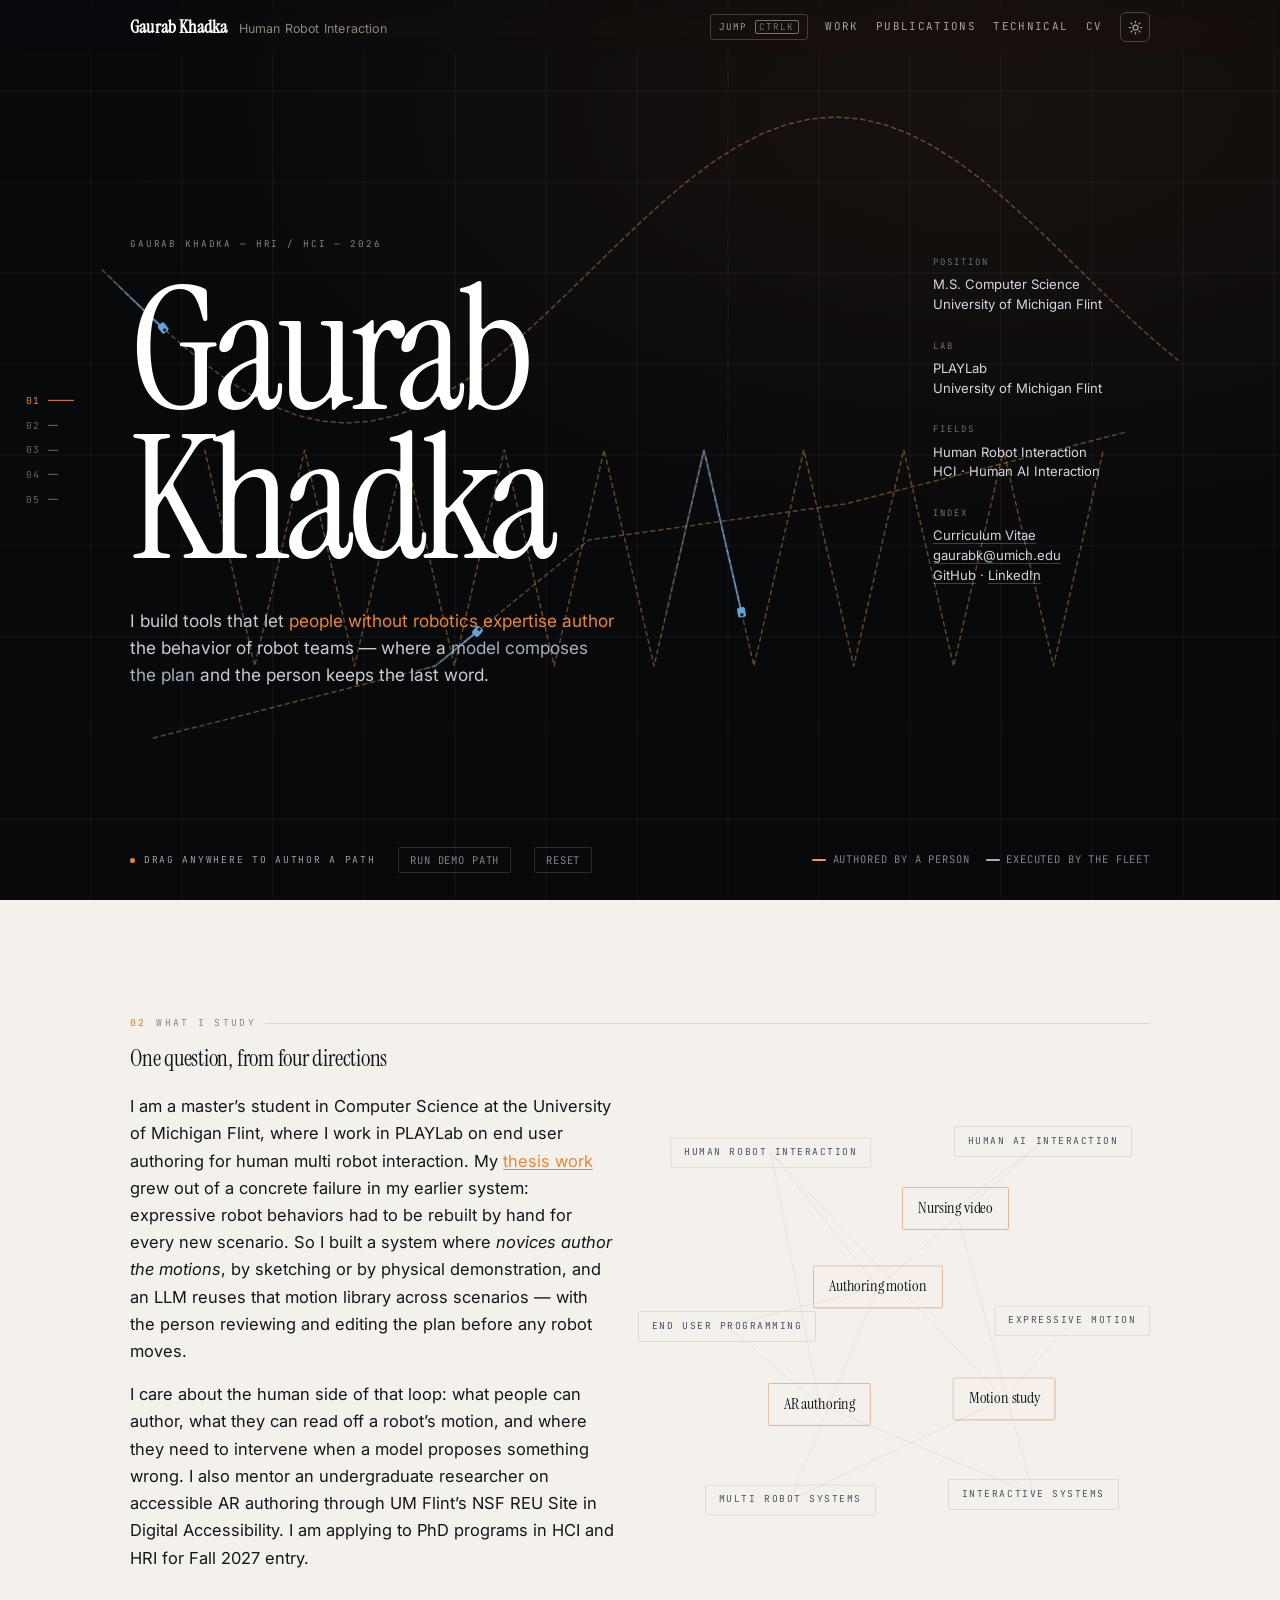
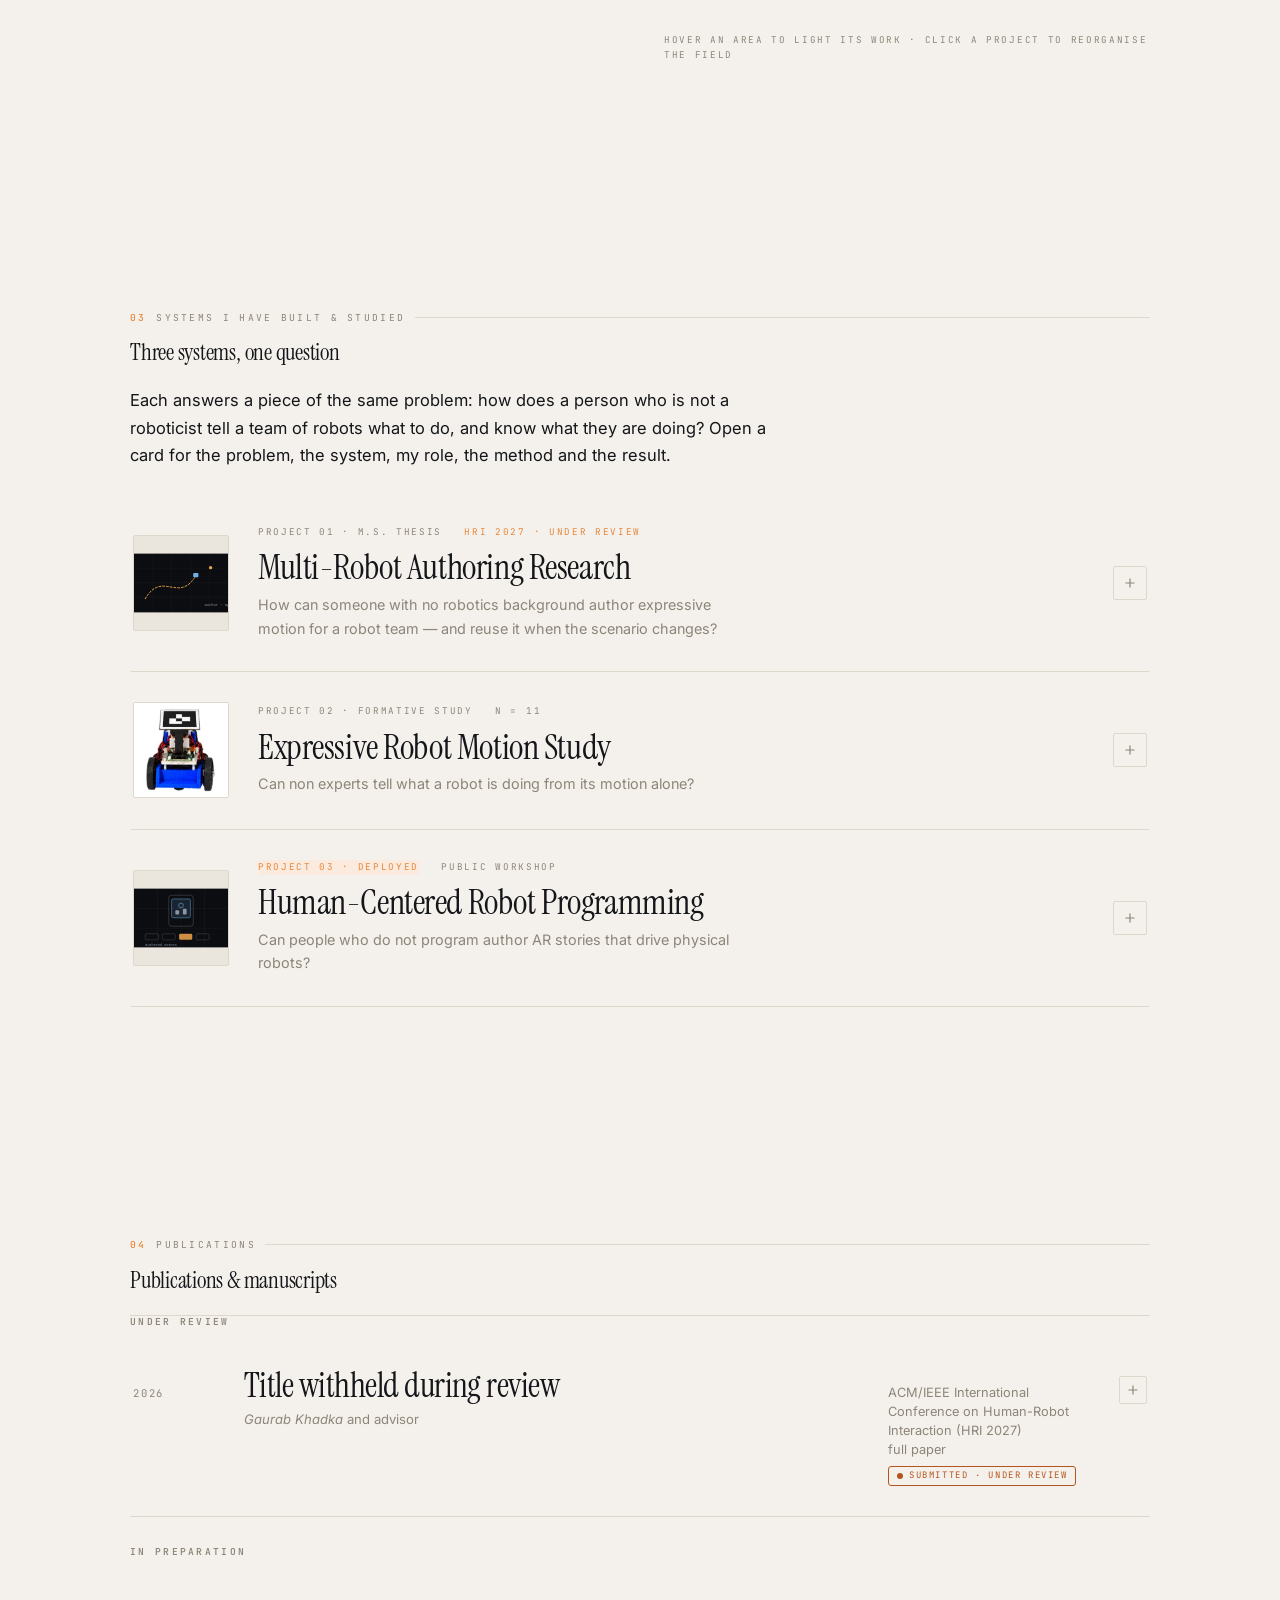
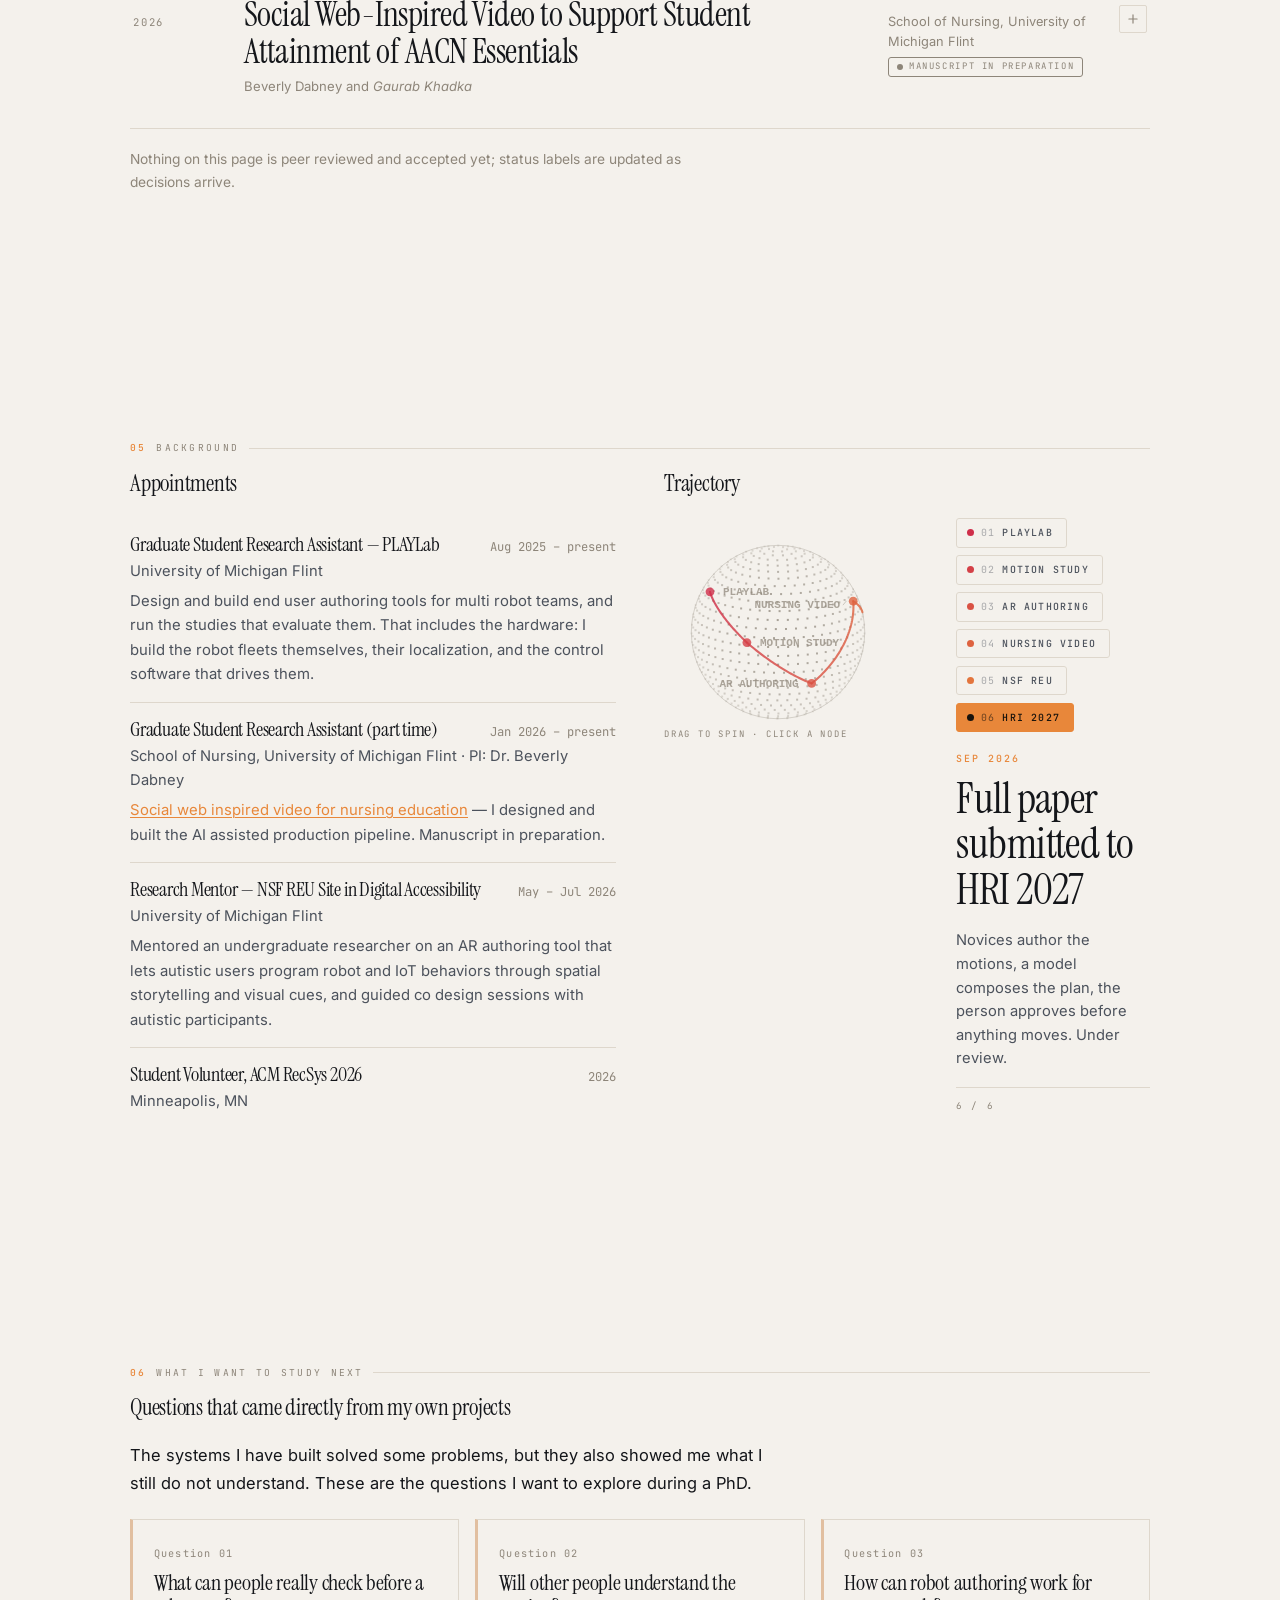
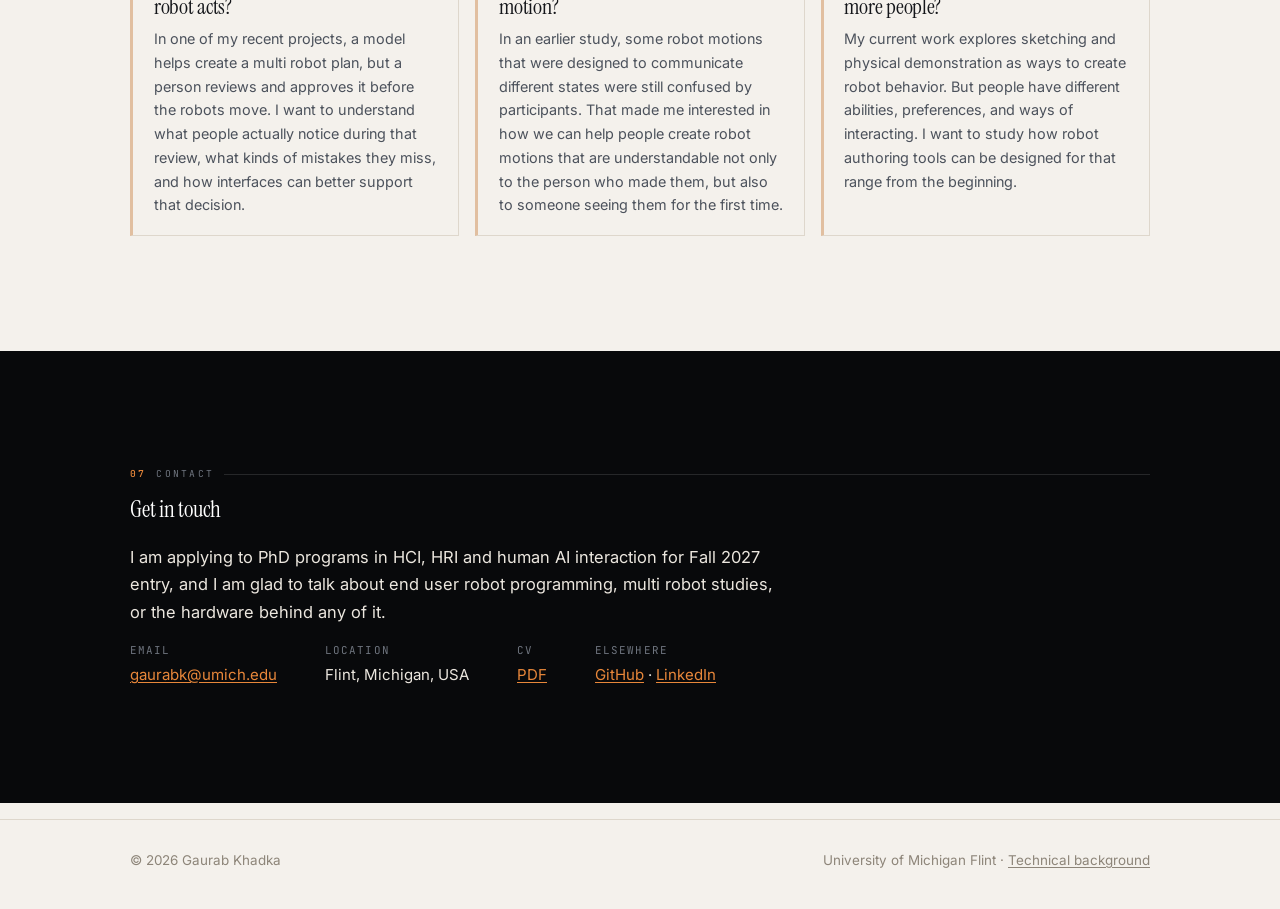
==== commit d1962bd3: "Fix card titles mangled by the bulk relabel Two project cards on the home page were left reading "th" ====
--- a/index.html
+++ b/index.html
@@ -318,7 +318,7 @@
       </div>
     </article>
 
-    <!-- ---------- Card 02 · the motion study ---------- -->
+    <!-- ---------- Card 02 · motion study ---------- -->
     <article class="pcard reveal" data-item data-prox>
       <button class="pcard-head" type="button" data-toggle aria-controls="body-express">
         <span class="pcard-viz">
@@ -330,7 +330,7 @@
             <span class="pill">Project 02 &middot; formative study</span>
             <span class="pill">N = 11</span>
           </span>
-          <span class="pcard-title">the motion study</span>
+          <span class="pcard-title">Expressive Robot Motion Study</span>
           <span class="pcard-q">Can non experts tell what a robot is doing from its motion alone?</span>
         </span>
         <span class="pcard-toggle" aria-hidden="true">
@@ -382,7 +382,7 @@
       </div>
     </article>
 
-    <!-- ---------- Card 03 · the AR authoring tool ---------- -->
+    <!-- ---------- Card 03 · AR authoring ---------- -->
     <article class="pcard reveal" data-item data-prox>
       <button class="pcard-head" type="button" data-toggle aria-controls="body-ar">
         <span class="pcard-viz" aria-hidden="true">
@@ -408,7 +408,7 @@
             <span class="pill live">Project 03 &middot; deployed</span>
             <span class="pill">Public workshop</span>
           </span>
-          <span class="pcard-title">the AR authoring tool</span>
+          <span class="pcard-title">Human-Centered Robot Programming</span>
           <span class="pcard-q">Can people who do not program author AR stories that drive physical robots?</span>
         </span>
         <span class="pcard-toggle" aria-hidden="true">
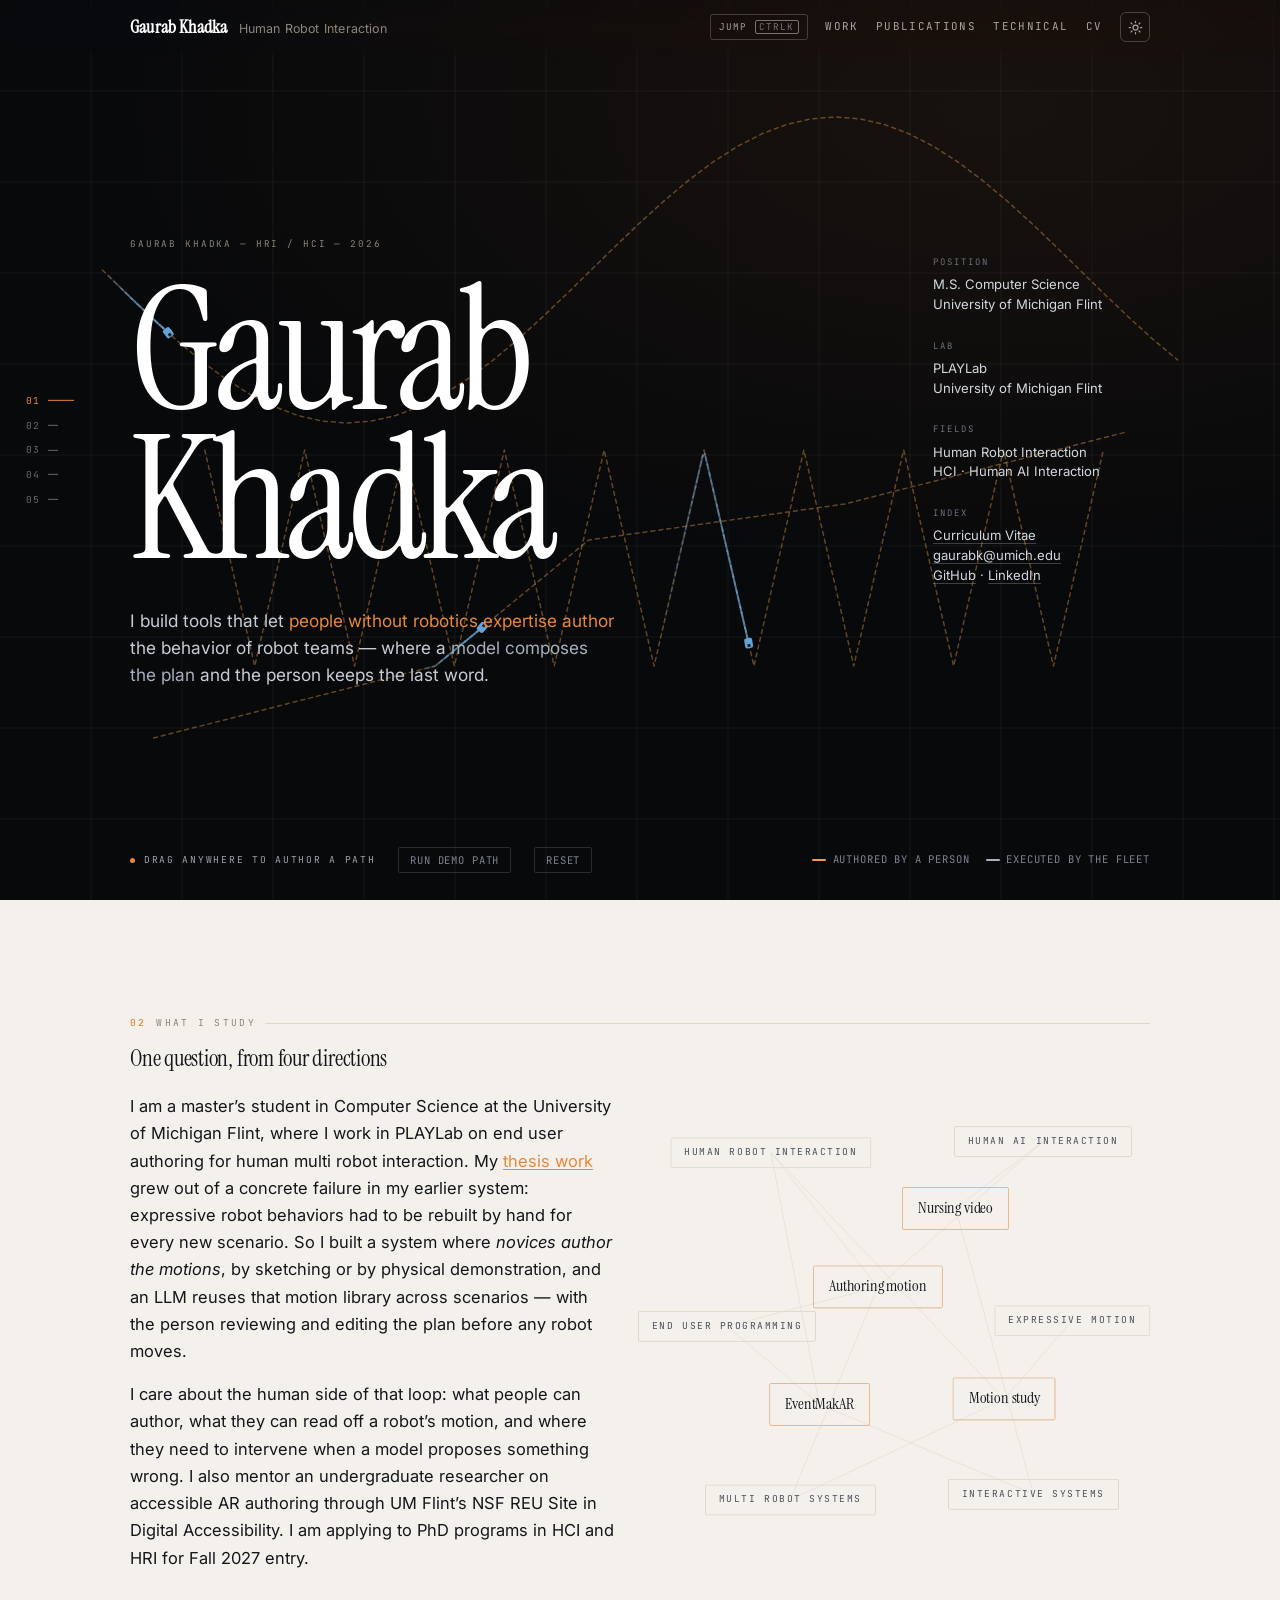
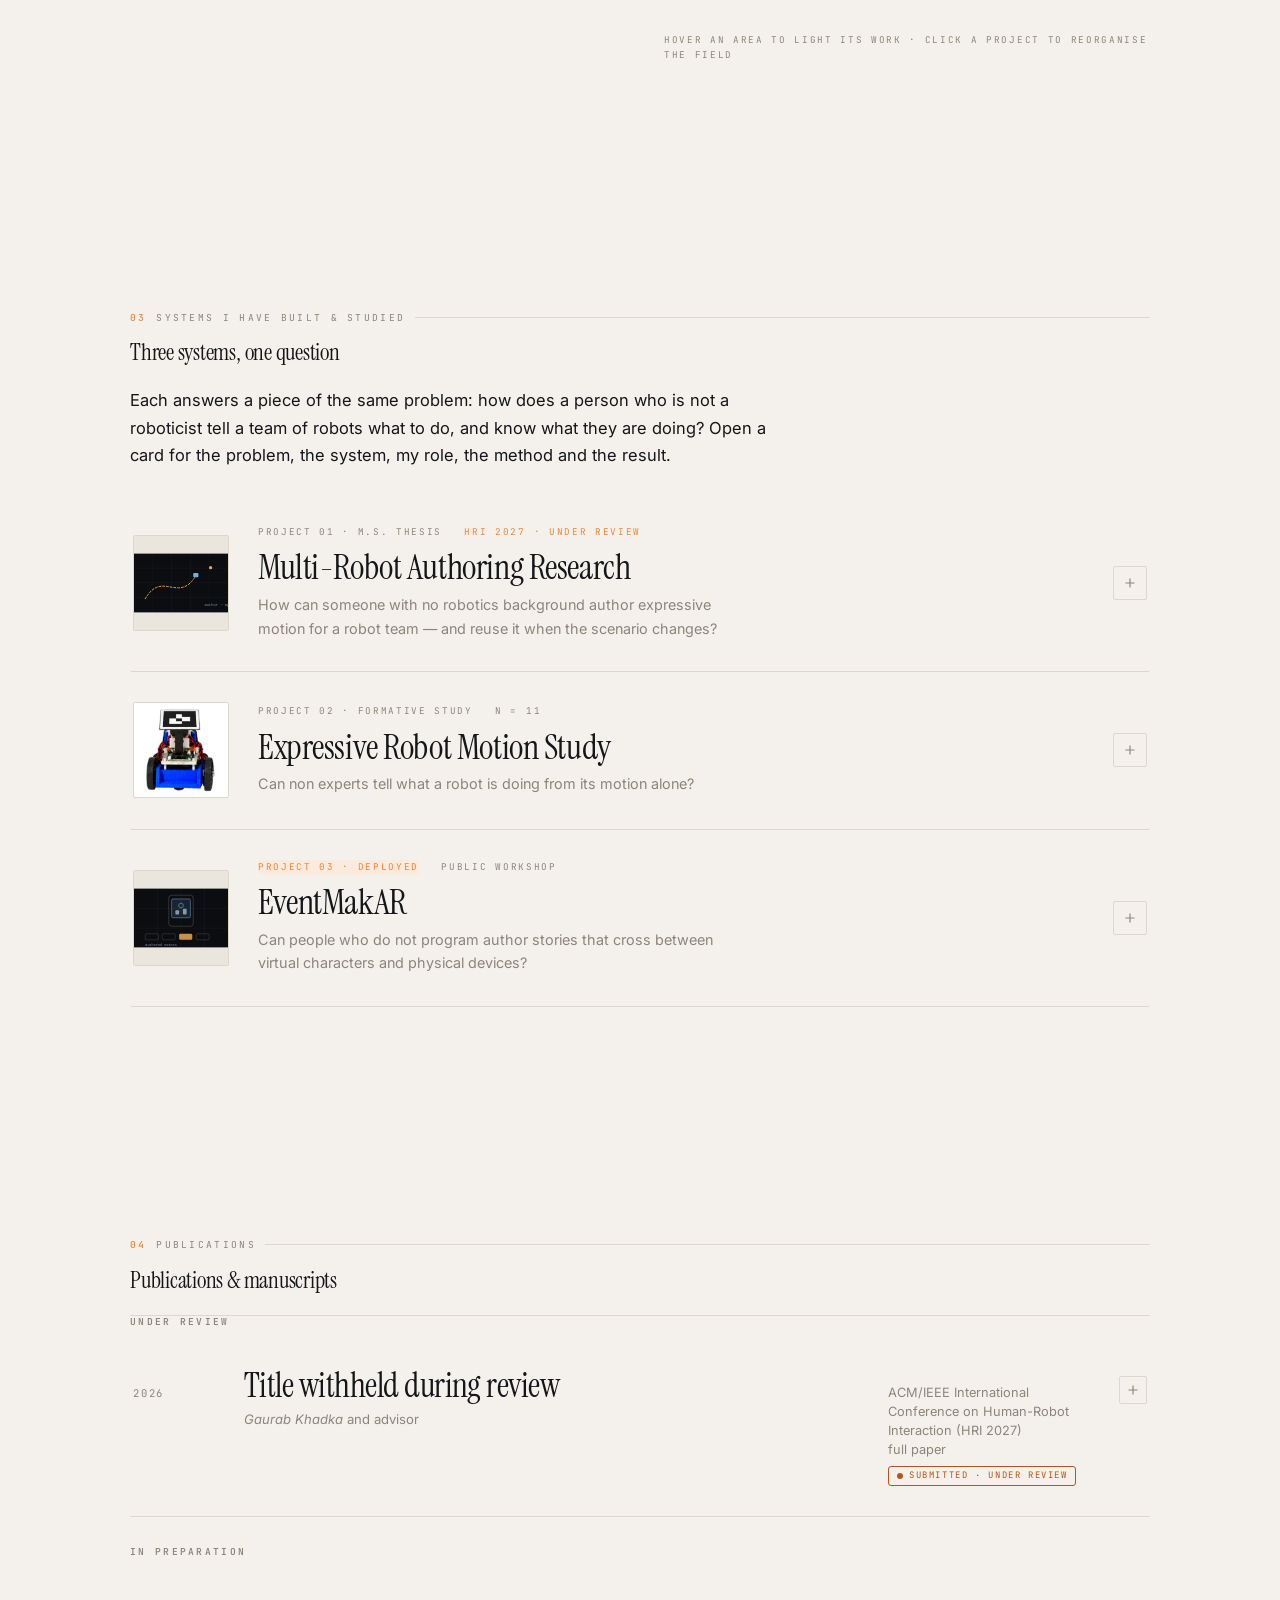
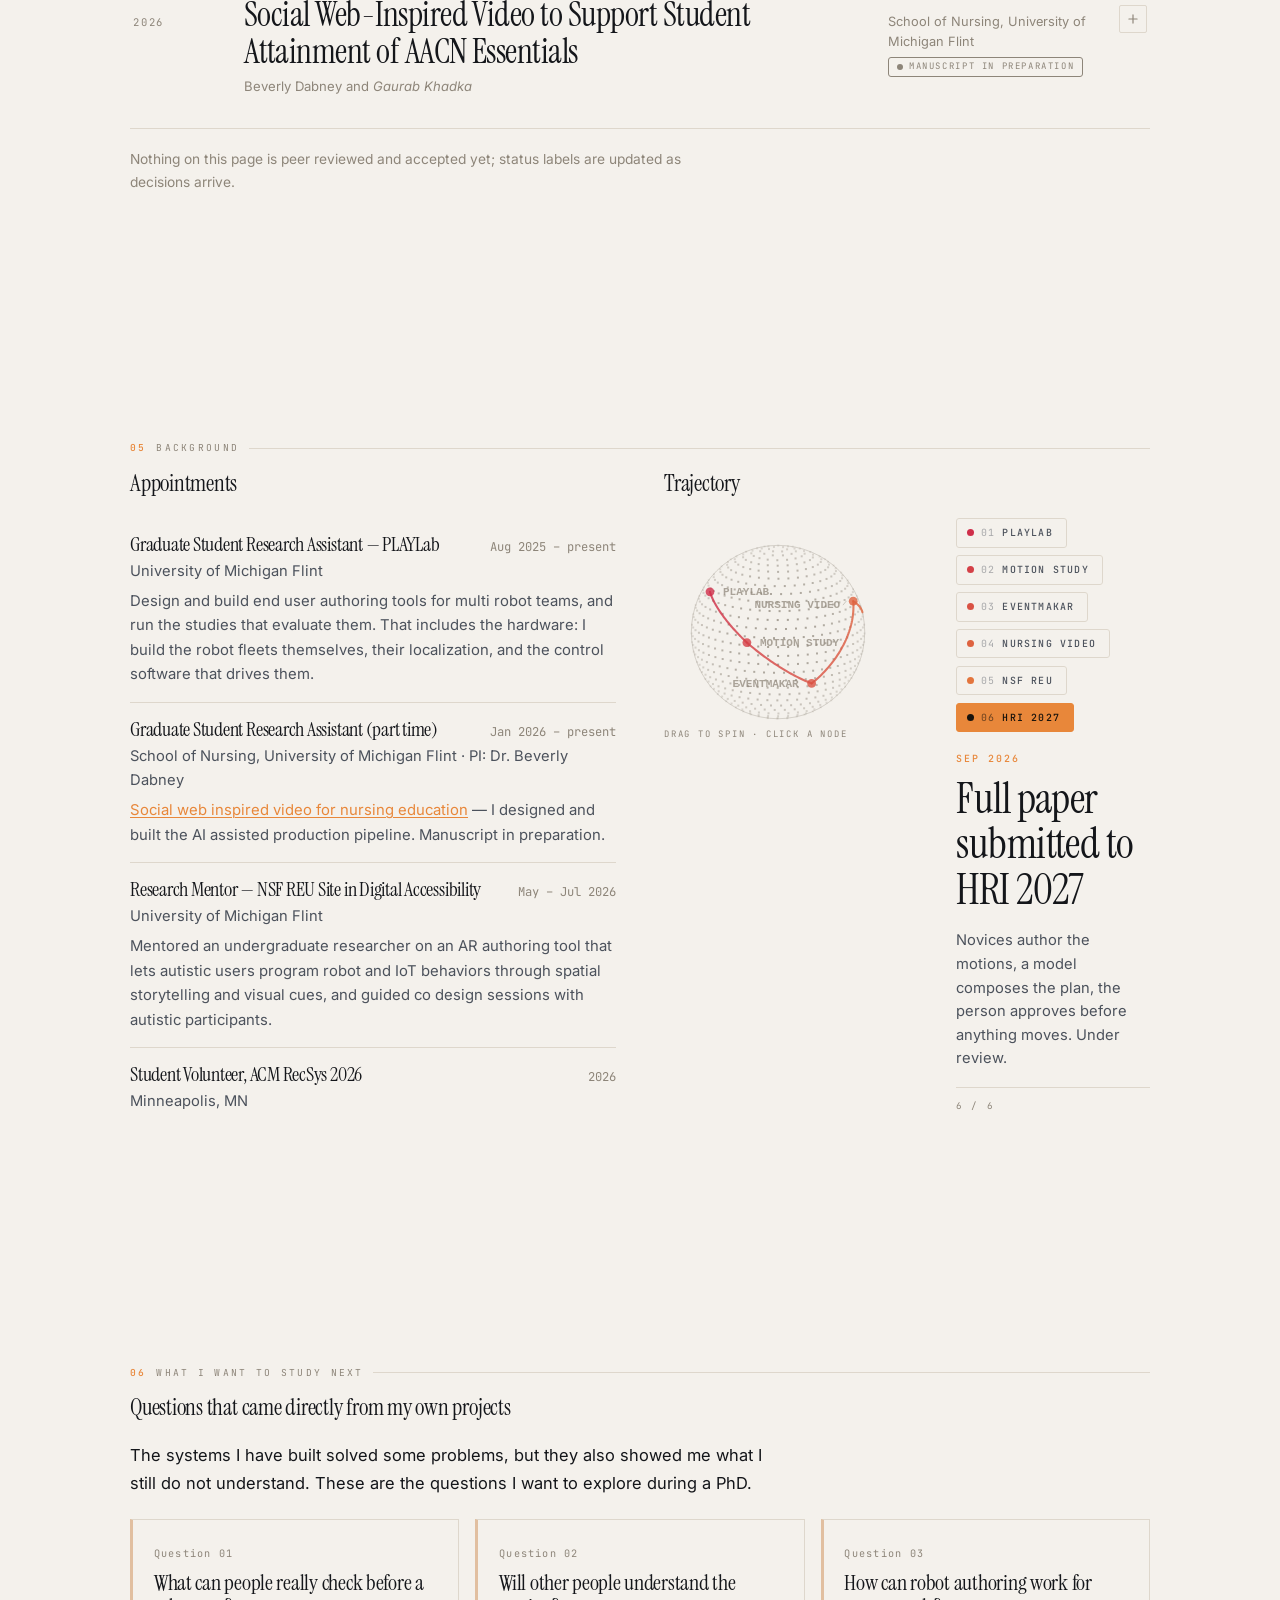
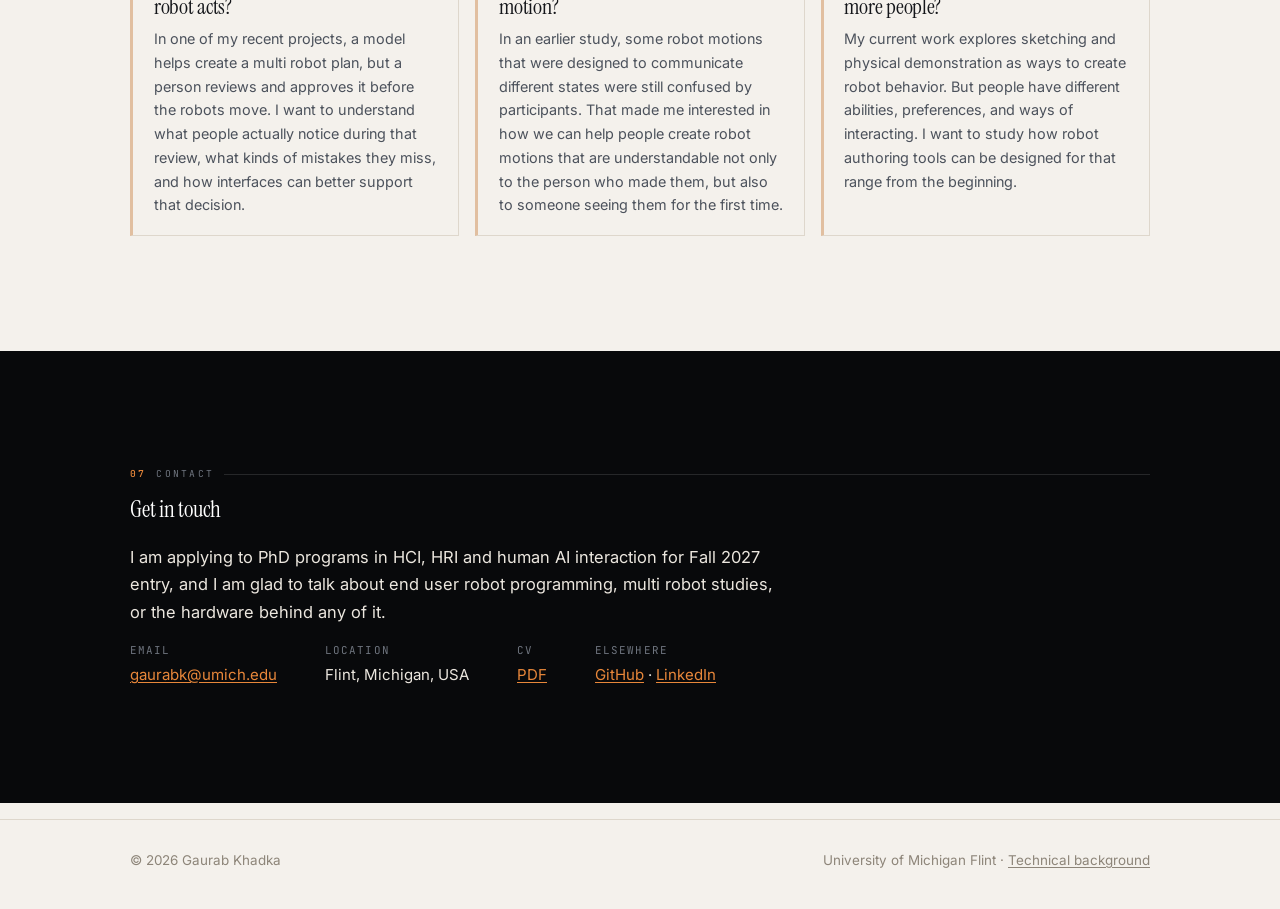
==== commit f6364d71: "Correct EventMakAR from its source, and rebuild its instrument Keeping the real name for this one, s" ====
--- a/index.html
+++ b/index.html
@@ -203,8 +203,8 @@
                   data-q="Can non experts tell what a robot is doing from its motion alone?">Motion study</button>
 
           <button class="cnode proj" data-id="p-ar" data-x="32" data-y="61" data-rel="hri isys eup"
-                  data-meta="Deployed &middot; public workshop" data-href="work.html#ar-authoring"
-                  data-q="Can people who do not program author AR stories that drive physical robots?">AR authoring</button>
+                  data-meta="Deployed &middot; public workshop" data-href="work.html#eventmakar"
+                  data-q="Can people who do not program author AR stories that drive physical robots?">EventMakAR</button>
 
           <button class="cnode proj" data-id="p-video" data-x="60" data-y="26" data-rel="hai isys"
                   data-meta="Manuscript in preparation" data-href="work.html#video"
@@ -226,7 +226,7 @@
           <p>
             Six areas meet in the same question: <a href="work.html#thesis">my thesis work</a> and
             <a href="work.html#motion-study">the motion study</a> sit in HRI, expressive motion and multi robot systems,
-            <a href="work.html#ar-authoring">the AR authoring tool</a> in authoring and interactive systems, and the
+            <a href="work.html#eventmakar">EventMakAR</a> in authoring and interactive systems, and the
             <a href="work.html#video">nursing video work</a> in human AI interaction.
           </p>
         </div>
@@ -408,8 +408,8 @@
             <span class="pill live">Project 03 &middot; deployed</span>
             <span class="pill">Public workshop</span>
           </span>
-          <span class="pcard-title">Human-Centered Robot Programming</span>
-          <span class="pcard-q">Can people who do not program author AR stories that drive physical robots?</span>
+          <span class="pcard-title">EventMakAR</span>
+          <span class="pcard-q">Can people who do not program author stories that cross between virtual characters and physical devices?</span>
         </span>
         <span class="pcard-toggle" aria-hidden="true">
           <svg viewBox="0 0 24 24" fill="none" stroke="currentColor" stroke-width="2" stroke-linecap="round"><path d="M12 5v14M5 12h14"/></svg>
@@ -420,7 +420,7 @@
         <div><div class="pcard-inner">
           <div class="pfacts">
             <div><div class="k">Problem</div><p>Driving an AR experience with real robots normally needs a programmer in the loop, so the story decisions sit with whoever can edit the project.</p></div>
-            <div><div class="k">System</div><p>A standalone browser tool: pick actions for five robot characters, and it writes the exact events file the existing Unity runtime already parses.</p></div>
+            <div><div class="k">System</div><p>A standalone browser tool: sequence actions across four virtual characters and eight physical devices, and it writes the exact events file the existing Unity runtime already parses.</p></div>
             <div><div class="k">Outcome</div><p>Deployed live at the Super Friday workshop at UM Flint, where students authored and ran their own AR stories with physical robots.</p></div>
           </div>
           <h4 class="block">What this is and is not</h4>
@@ -428,7 +428,7 @@
             A deployment, not a study: I did not collect measures at the workshop. Its value is as evidence that the
             authoring model survives contact with real users, and that I can ship a system other people use.
           </p>
-          <p><a class="more" href="work.html#ar-authoring">Full project page</a></p>
+          <p><a class="more" href="work.html#eventmakar">Full project page</a></p>
         </div></div>
       </div>
     </article>
@@ -585,8 +585,8 @@
                 <span class="when">2025</span><span class="what">Expressive motion study &mdash; first fleet, first study</span>
                 <p class="why">Built a three robot fleet with seven motion primitives and ran a study with 11 participants. It worked, and it exposed the limitation that set up the thesis.</p>
               </li>
-              <li data-short="AR authoring" data-lat="-22" data-lon="58">
-                <span class="when">2025 &ndash; 2026</span><span class="what">AR authoring deployed at a public workshop</span>
+              <li data-short="EventMakAR" data-lat="-22" data-lon="58">
+                <span class="when">2025 &ndash; 2026</span><span class="what">EventMakAR deployed at a public workshop</span>
                 <p class="why">Students authored and ran their own AR stories with physical robots, the first time the authoring model met users outside the lab.</p>
               </li>
               <li data-short="Nursing video" data-lat="26" data-lon="108">
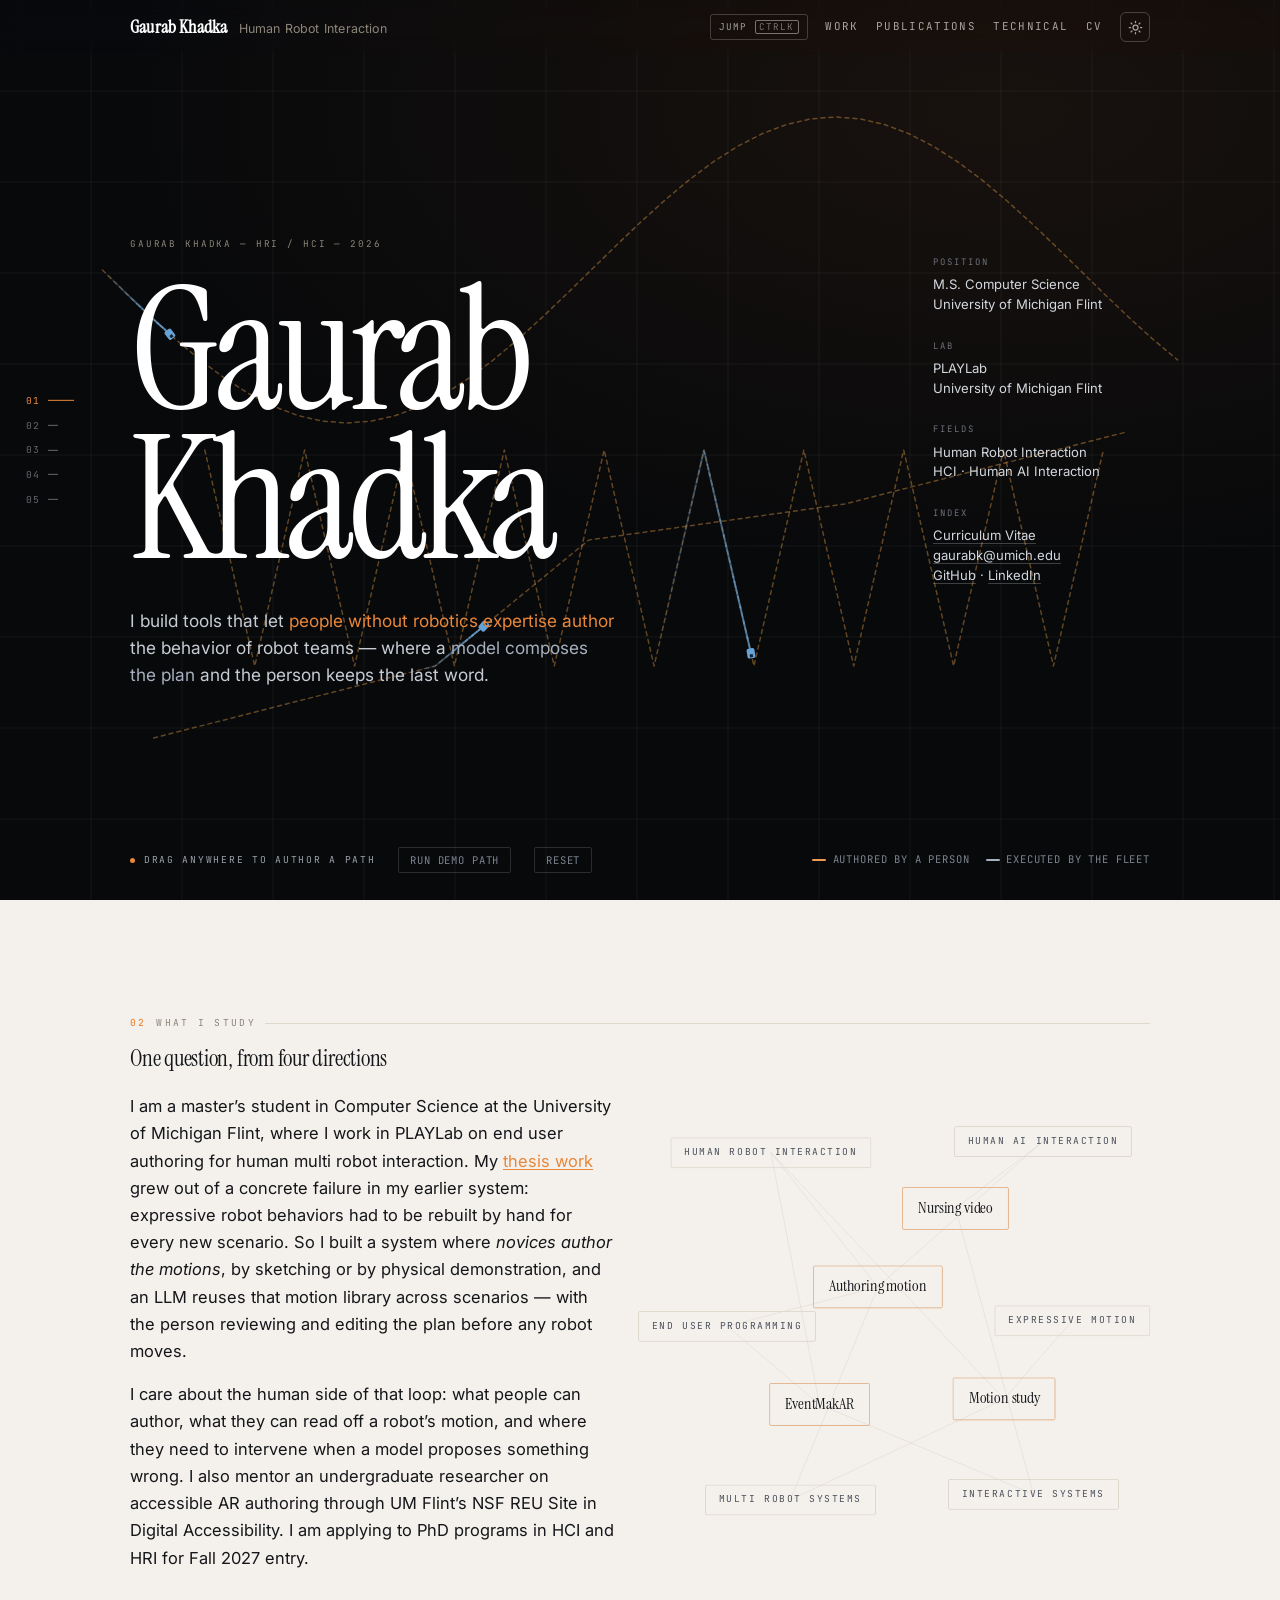
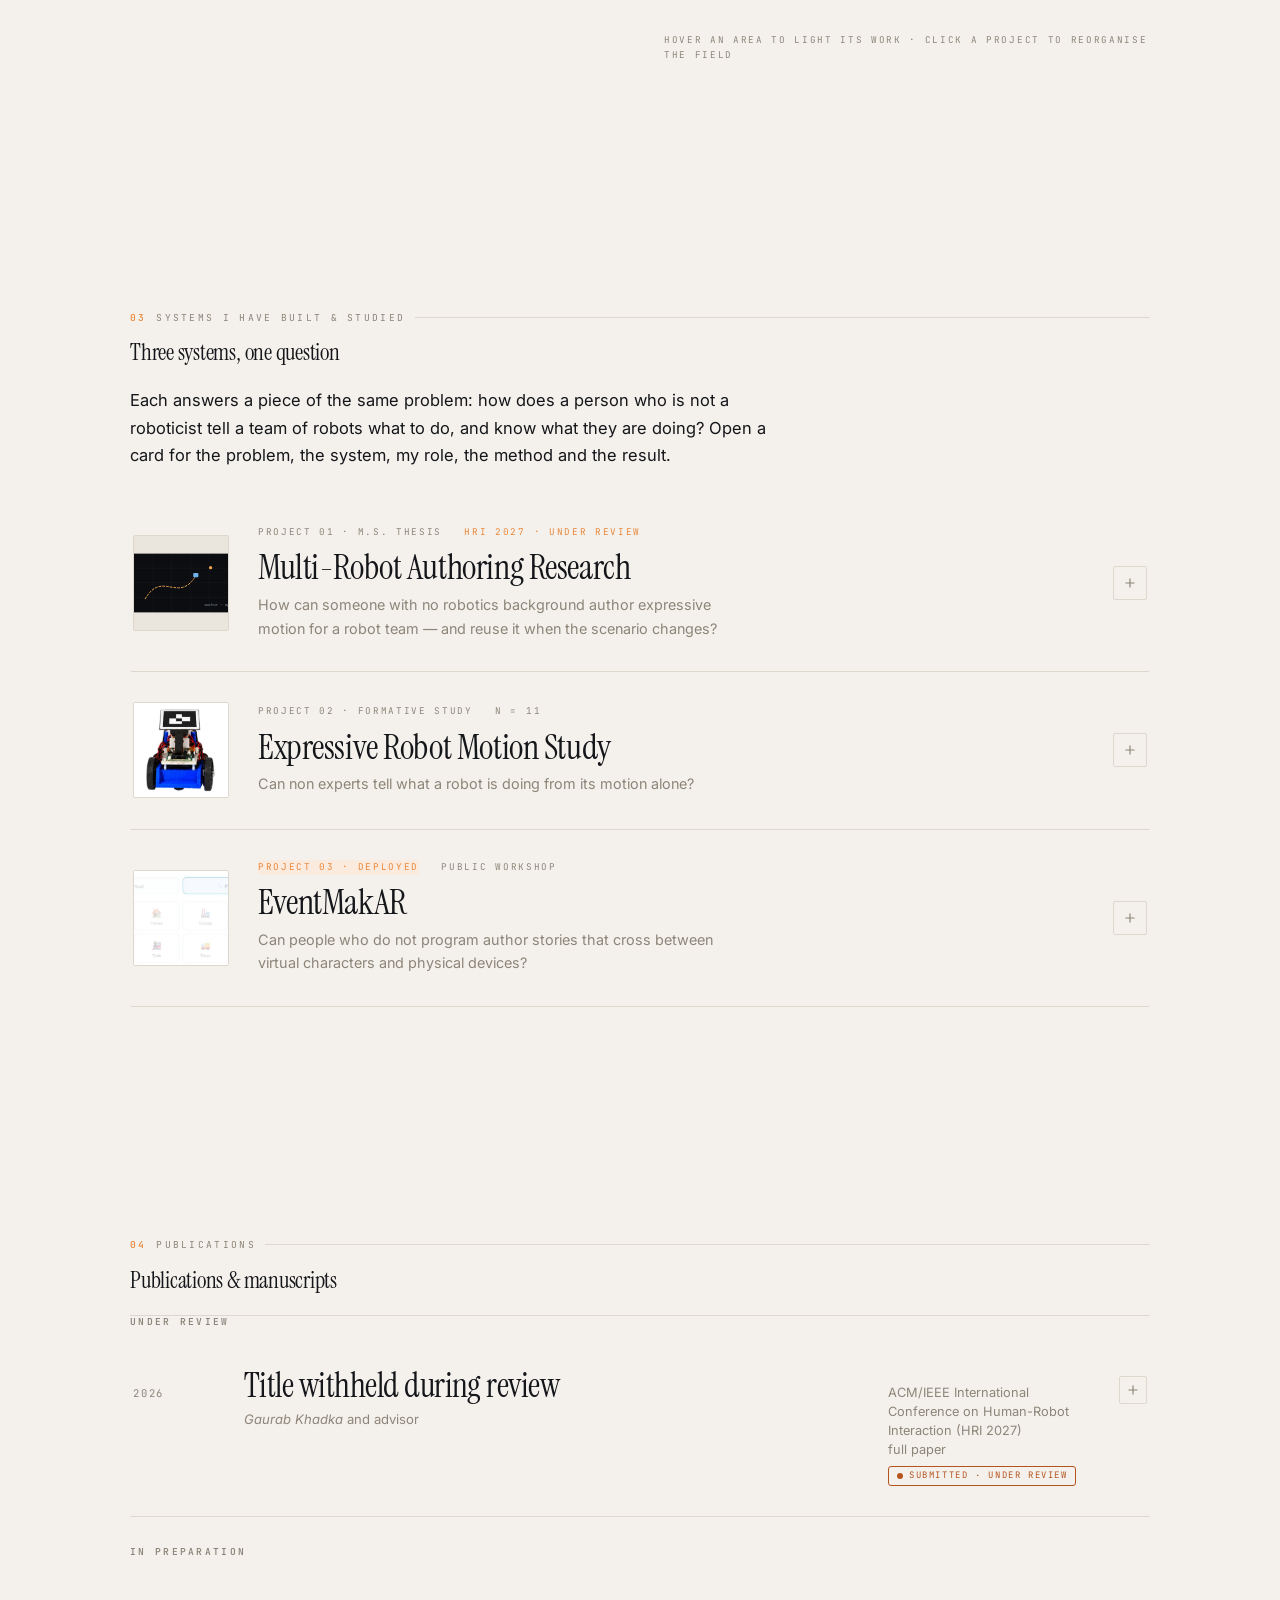
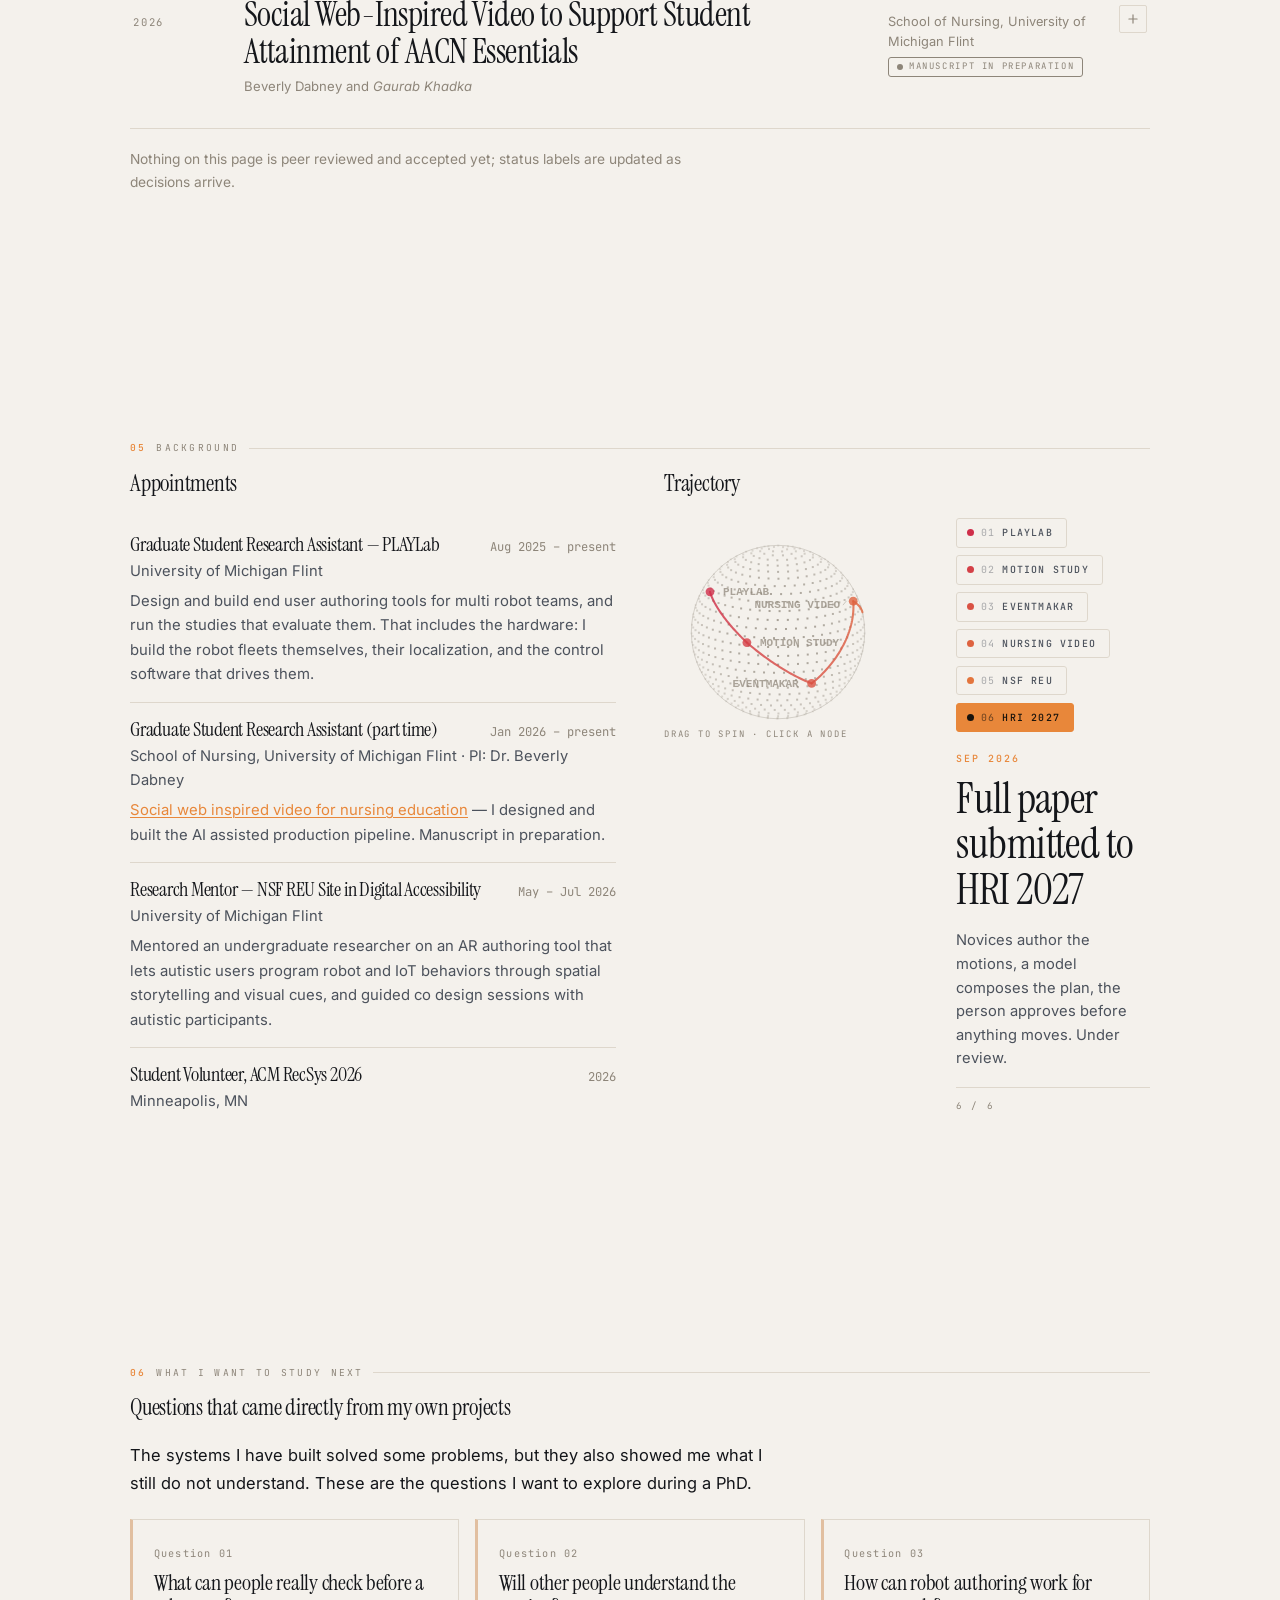
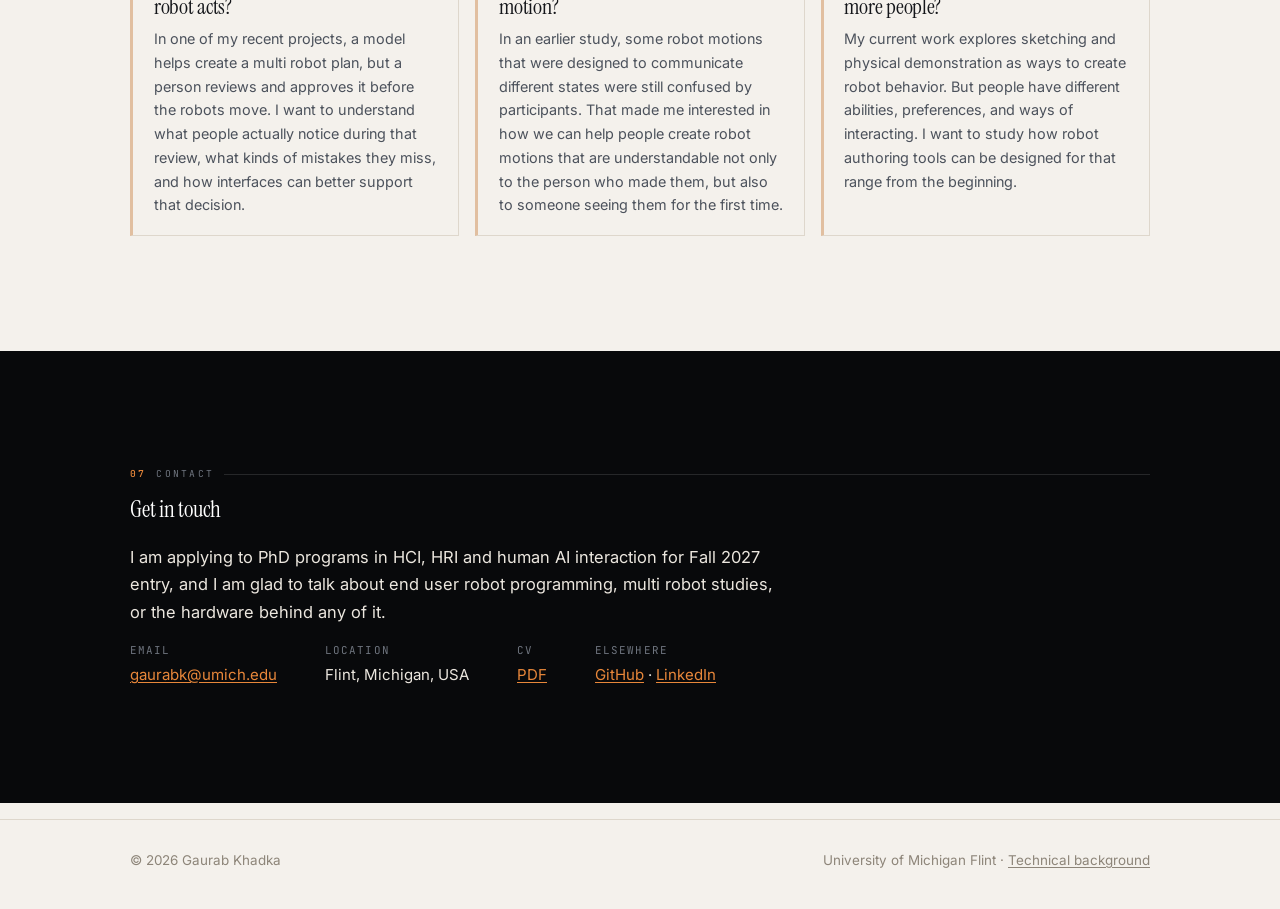
==== commit 2fd649b7: "Put the real EventMakAR interface on the site Rendered EventMakAR.jsx in a browser, drove it to buil" ====
--- a/index.html
+++ b/index.html
@@ -385,23 +385,9 @@
     <!-- ---------- Card 03 · AR authoring ---------- -->
     <article class="pcard reveal" data-item data-prox>
       <button class="pcard-head" type="button" data-toggle aria-controls="body-ar">
-        <span class="pcard-viz" aria-hidden="true">
-          <svg viewBox="0 0 200 125">
-            <rect x="0" y="0" width="200" height="125" fill="#0b0d11"/>
-            <g stroke="rgba(255,255,255,.06)" stroke-width="1"><path d="M50 0V125M100 0V125M150 0V125M0 42H200M0 84H200"/></g>
-            <rect x="74" y="14" width="52" height="66" rx="6" fill="none" stroke="rgba(255,255,255,.22)" stroke-width="1.5"/>
-            <rect x="80" y="22" width="40" height="40" rx="3" fill="rgba(111,176,232,.14)" stroke="#6fb0e8" stroke-width="1"/>
-            <circle cx="100" cy="36" r="5" fill="none" stroke="#6fb0e8" stroke-width="1.2"/>
-            <rect x="88" y="46" width="8" height="9" rx="2" fill="#8d96a5"/>
-            <rect x="104" y="43" width="8" height="12" rx="2" fill="#8d96a5"/>
-            <g class="viz-events">
-              <rect x="24" y="96" width="28" height="13" rx="3" fill="none" stroke="rgba(255,255,255,.25)"/>
-              <rect x="60" y="96" width="28" height="13" rx="3" fill="none" stroke="rgba(255,255,255,.25)"/>
-              <rect x="96" y="96" width="28" height="13" rx="3" fill="#f0a64a" opacity=".85"/>
-              <rect x="132" y="96" width="28" height="13" rx="3" fill="none" stroke="rgba(255,255,255,.25)"/>
-            </g>
-            <text x="24" y="122" font-family="ui-monospace,monospace" font-size="7.5" fill="#8d96a5">authored events</text>
-          </svg>
+        <span class="pcard-viz" style="background:#fff">
+          <img src="media/eventmakar-thumb.jpg" width="760" height="358" loading="lazy" style="object-fit:cover"
+               alt="The EventMakAR interface showing the device picker: Car, House, Garage, Helicopter, Catapult, Train, Truck, Airplane.">
         </span>
         <span>
           <span class="pcard-meta">
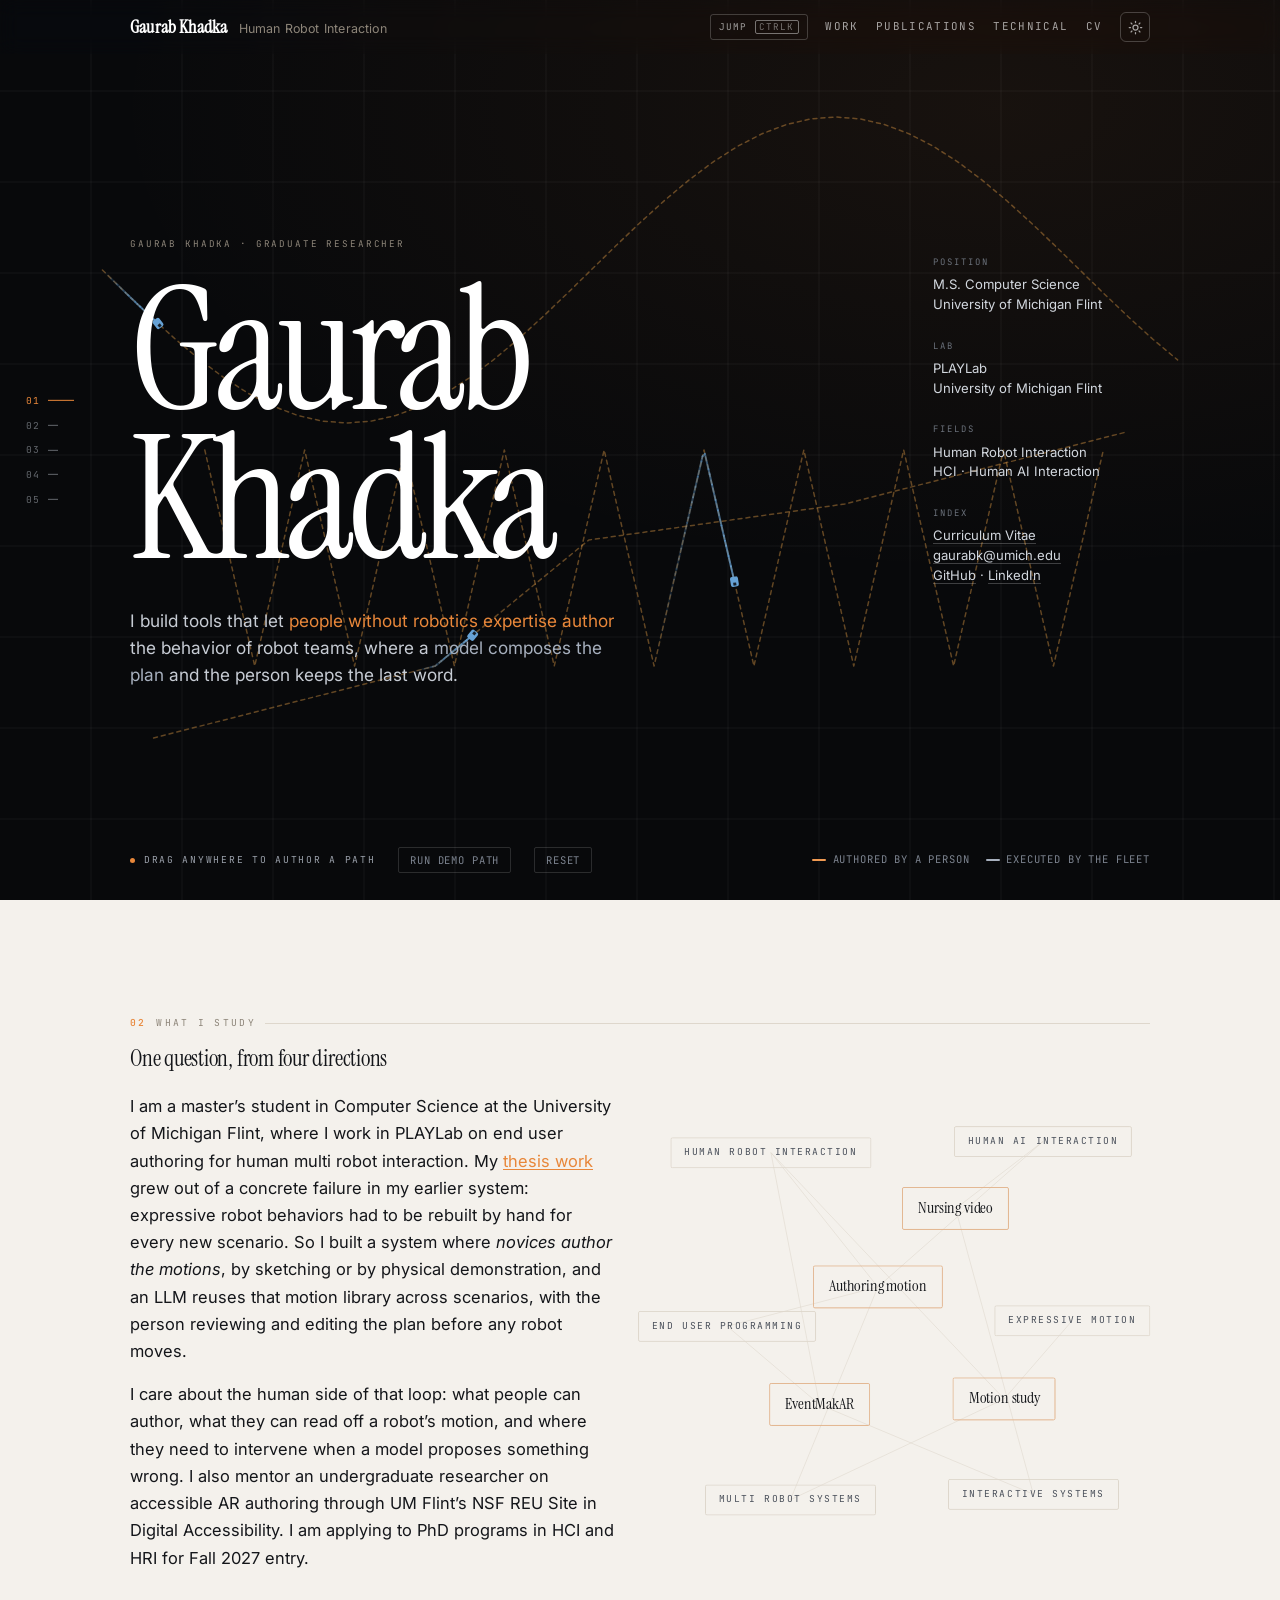
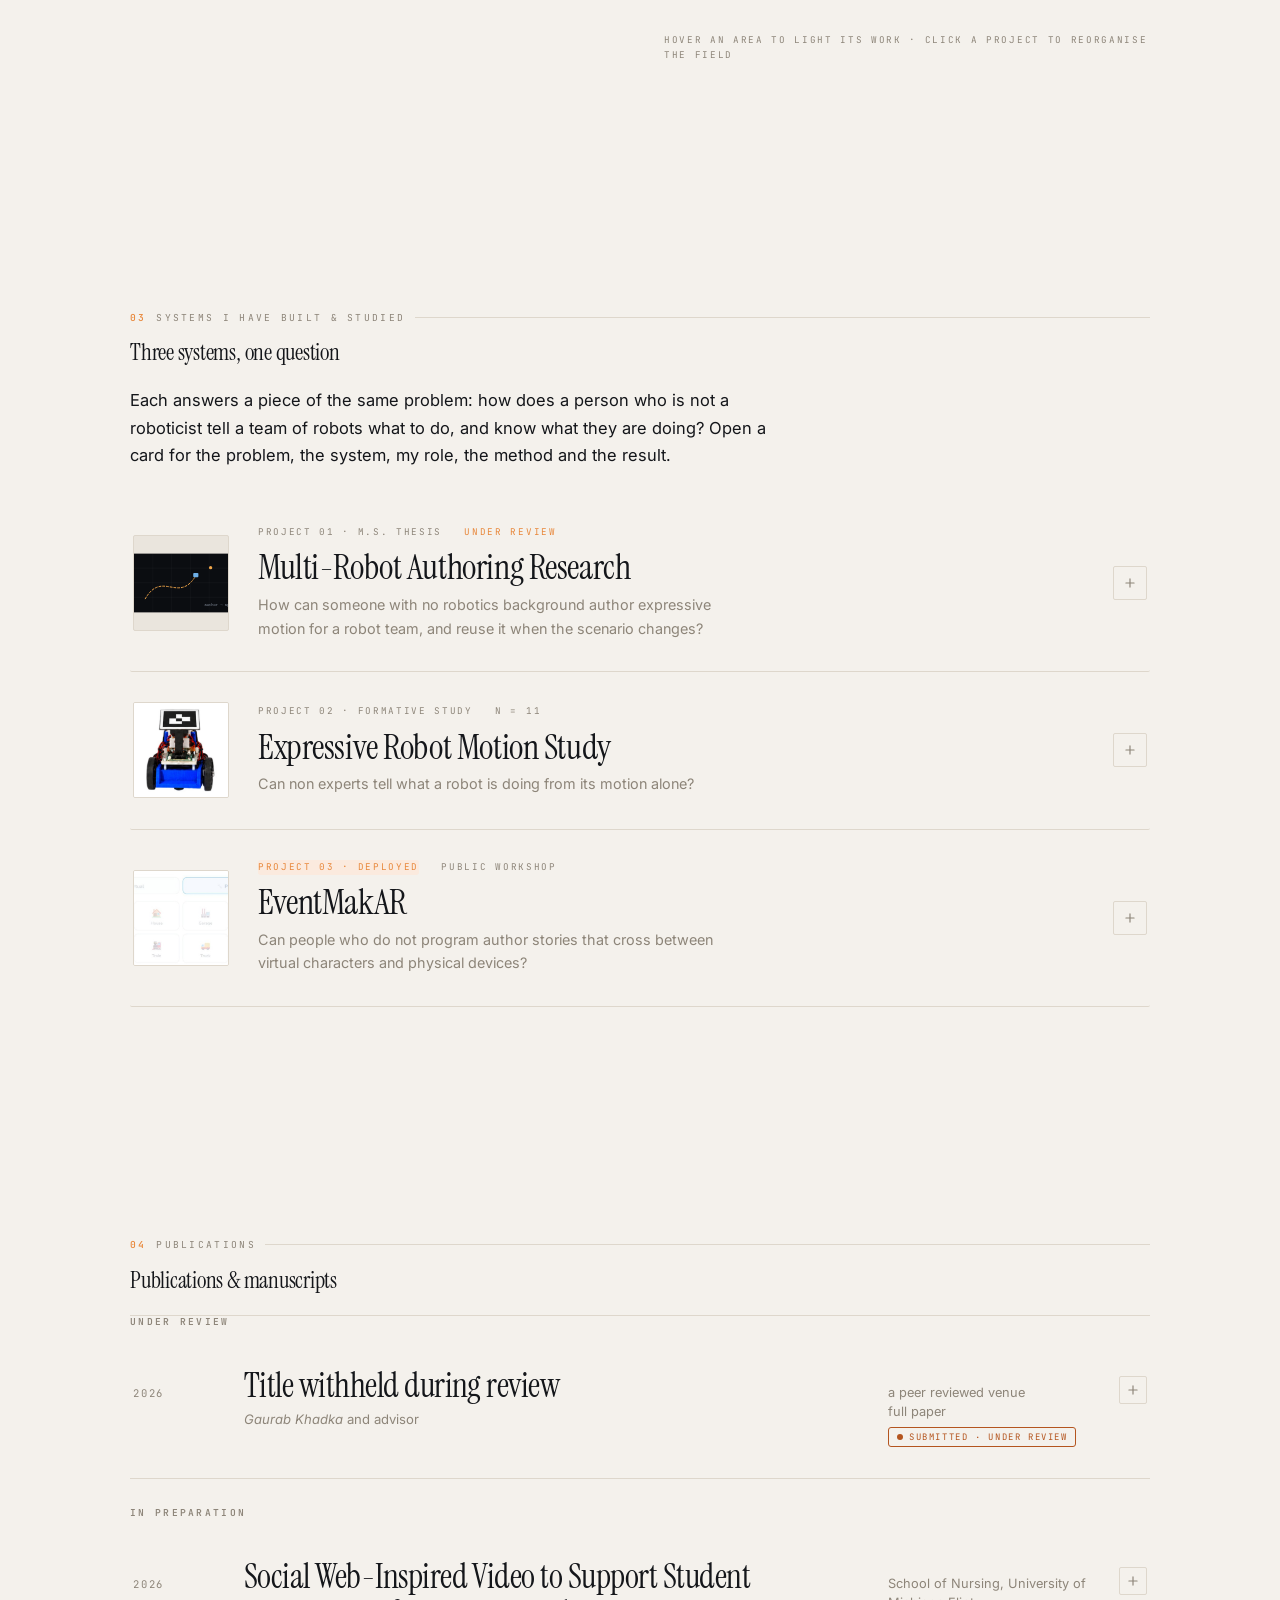
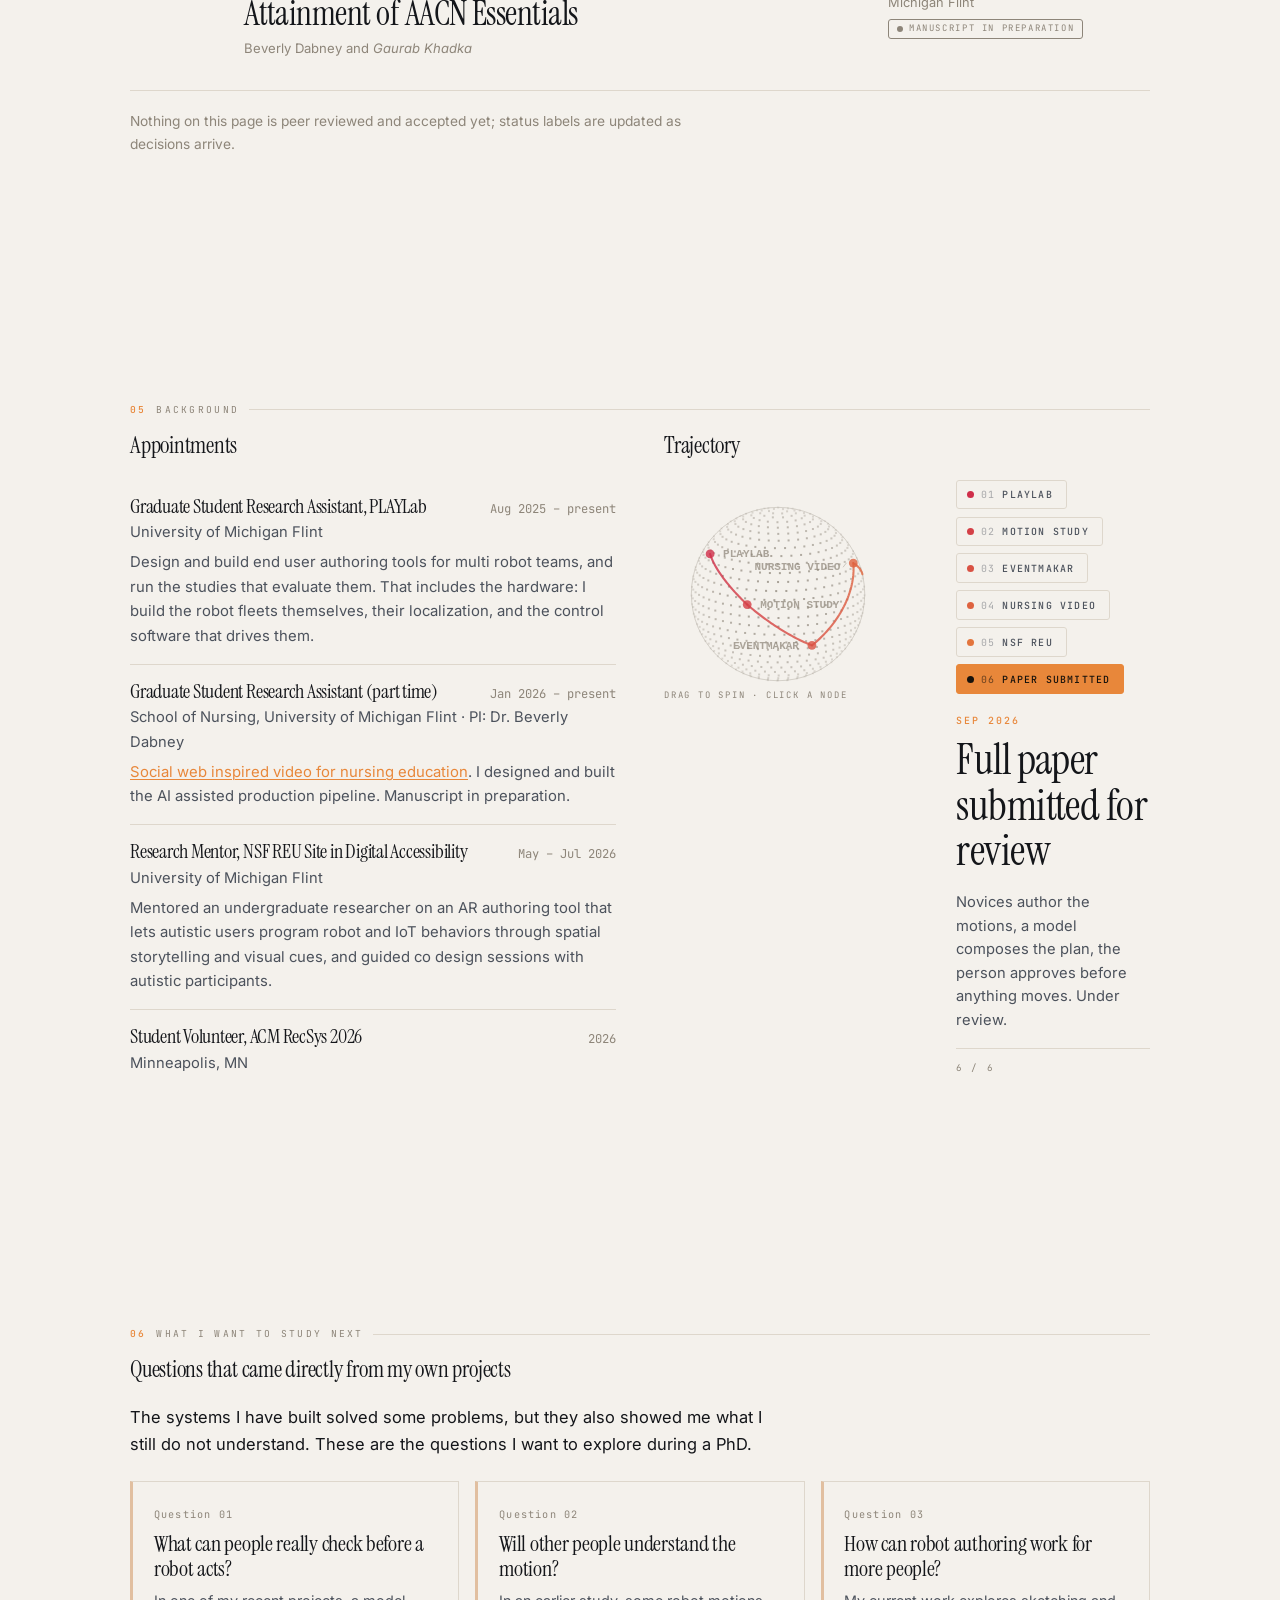
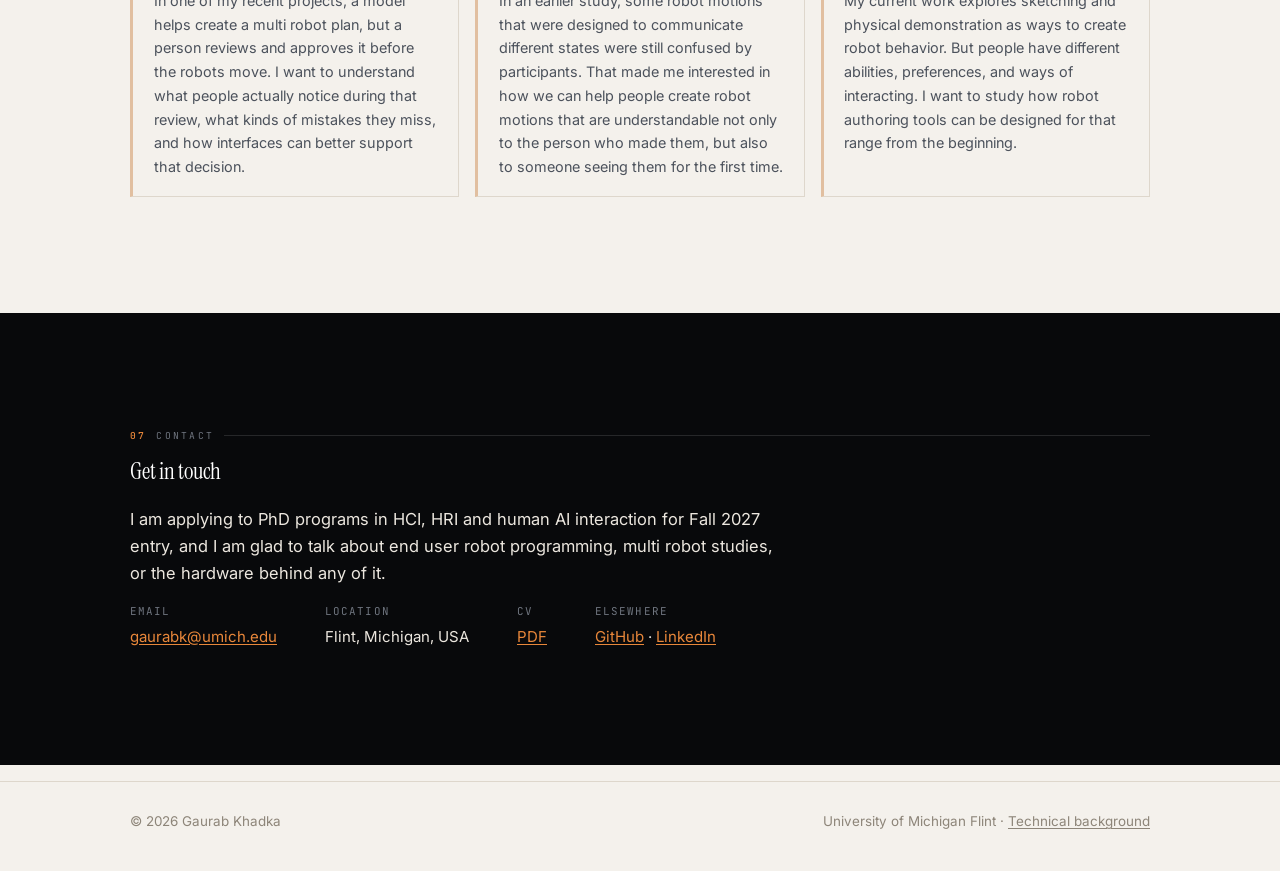
==== commit 7b281562: "Replace the CV, close the embargo gaps, remove personal media The published CV PDF named the thesis " ====
--- a/index.html
+++ b/index.html
@@ -19,11 +19,11 @@
 <link rel="preconnect" href="https://fonts.googleapis.com">
 <link rel="preconnect" href="https://fonts.gstatic.com" crossorigin>
 <link href="https://fonts.googleapis.com/css2?family=Inter:wght@400;500;600&family=Instrument+Serif:ital@0;1&family=Source+Serif+4:ital,opsz,wght@0,8..60,400;0,8..60,600;1,8..60,400&family=JetBrains+Mono:wght@400;500&display=swap" rel="stylesheet">
-<link rel="stylesheet" href="styles.css">
-<link rel="stylesheet" href="system.css">
-<link rel="stylesheet" href="art-direction.css">
-<link rel="stylesheet" href="instruments.css">
-<link rel="stylesheet" href="nav.css">
+<link rel="stylesheet" href="styles.css?v=3">
+<link rel="stylesheet" href="system.css?v=3">
+<link rel="stylesheet" href="art-direction.css?v=3">
+<link rel="stylesheet" href="instruments.css?v=3">
+<link rel="stylesheet" href="nav.css?v=3">
 
 <script>
   // Set the stored theme before first paint so the page does not flash.
@@ -109,11 +109,11 @@
   <div class="wrap">
     <div class="hero-comp">
       <div class="hero-name">
-        <p class="annot" style="margin:0 0 1.5rem">Gaurab Khadka &mdash; HRI / HCI &mdash; 2026</p>
+        <p class="annot" style="margin:0 0 1.5rem">Gaurab Khadka &middot; Graduate researcher</p>
         <h1 id="hero-name"><span class="ln"><i>Gaurab</i></span><span class="ln"><i>Khadka</i></span></h1>
         <p class="hero-sub">
           I build tools that let <span class="hl-human">people without robotics expertise author</span>
-          the behavior of robot teams &mdash; where a <span class="hl-machine">model composes the plan</span>
+          the behavior of robot teams, where a <span class="hl-machine">model composes the plan</span>
           and the person keeps the last word.
         </p>
       </div>
@@ -171,7 +171,7 @@
           interaction. My <a href="work.html#thesis">thesis work</a> grew out of a concrete failure in my earlier system:
           expressive robot behaviors had to be rebuilt by hand for every new scenario. So I built a system where
           <em>novices author the motions</em>, by sketching or by physical demonstration, and an LLM reuses that motion
-          library across scenarios &mdash; with the person reviewing and editing the plan before any robot moves.
+          library across scenarios, with the person reviewing and editing the plan before any robot moves.
         </p>
         <p>
           I care about the human side of that loop: what people can author, what they can read off a robot&rsquo;s
@@ -195,7 +195,7 @@
           <button class="cnode area" data-id="isys"  data-x="76" data-y="77">Interactive Systems</button>
 
           <button class="cnode proj" data-id="p-thesis" data-x="44" data-y="40" data-rel="hri eup multi hai"
-                  data-meta="M.S. thesis &middot; HRI 2027, under review" data-href="work.html#thesis"
+                  data-meta="M.S. thesis &middot; under review" data-href="work.html#thesis"
                   data-q="How can someone with no robotics background author expressive motion for a robot team, and reuse it when the scenario changes?">Authoring motion</button>
 
           <button class="cnode proj" data-id="p-express" data-x="70" data-y="60" data-rel="expr hri multi"
@@ -267,10 +267,10 @@
         <span>
           <span class="pcard-meta">
             <span class="pill">Project 01 &middot; M.S. thesis</span>
-            <span class="pill review">HRI 2027 &middot; under review</span>
+            <span class="pill review">Under review</span>
           </span>
           <span class="pcard-title">Multi-Robot Authoring Research</span>
-          <span class="pcard-q">How can someone with no robotics background author expressive motion for a robot team &mdash; and reuse it when the scenario changes?</span>
+          <span class="pcard-q">How can someone with no robotics background author expressive motion for a robot team, and reuse it when the scenario changes?</span>
         </span>
         <span class="pcard-toggle" aria-hidden="true">
           <svg viewBox="0 0 24 24" fill="none" stroke="currentColor" stroke-width="2" stroke-linecap="round"><path d="M12 5v14M5 12h14"/></svg>
@@ -280,7 +280,7 @@
       <div class="pcard-body" id="body-thesis">
         <div><div class="pcard-inner">
 
-          <h4 class="block">Try it &mdash; the model proposes, you decide</h4>
+          <h4 class="block">Try it: the model proposes, you decide</h4>
           <div class="demo" data-plandemo>
             <div class="demo-stage"><canvas role="img" aria-label="Three robots waiting at the left of an arena with a proposed plan drawn in blue. Approving the plan makes them execute it; rejecting it generates a different plan."></canvas></div>
             <div class="demo-bar">
@@ -294,12 +294,12 @@
           <div class="pfacts">
             <div><div class="k">Problem</div><p>Expressive behaviors were hand engineered for one scenario and could not travel to another.</p></div>
             <div><div class="k">Method</div><p>Counterbalanced within subjects study comparing two ways of authoring, with think aloud, workload and usability measures, and interviews.</p></div>
-            <div><div class="k">Status</div><p>Full paper under review at HRI&nbsp;2027. Described in general terms here while review runs.</p></div>
+            <div><div class="k">Status</div><p>Full paper under review. Described in general terms here while review runs.</p></div>
           </div>
 
           <h4 class="block">System</h4>
           <p>
-            Novices author the motions themselves &mdash; either by <strong>sketching the path</strong> they want or by
+            Novices author the motions themselves, either by <strong>sketching the path</strong> they want or by
             <strong>demonstrating the motion physically</strong>. A language model composes those motions into a plan
             for a scenario described in plain English, and the person reviews and edits that plan before any robot
             moves.
@@ -307,7 +307,7 @@
 
           <h4 class="block">My role</h4>
           <p>
-            <strong>I built this end to end</strong> &mdash; the robots and their electronics, the localization and the
+            <strong>I built this end to end</strong>: the robots and their electronics, the localization and the
             control server that drives them, both authoring interfaces, and the planning and validation layer behind
             them. The interface work was as much of the problem as the hardware: it has to be usable by someone who has
             never programmed a robot, in one sitting, under observation. I designed, ran and analyzed the user study.
@@ -341,12 +341,12 @@
       <div class="pcard-body" id="body-express">
         <div><div class="pcard-inner">
 
-          <h4 class="block">The vocabulary &mdash; pick a primitive to watch it run</h4>
+          <h4 class="block">The vocabulary: pick a primitive to watch it run</h4>
           <div data-prims>
             <div class="prims">
               <button class="prim-btn" type="button" data-prim="Searching" aria-pressed="true">Searching</button>
               <button class="prim-btn" type="button" data-prim="Delivering" aria-pressed="false">Delivering</button>
-              <button class="prim-btn" type="button" data-prim="Waking" aria-pressed="false">Waking</button>
+              <button class="prim-btn" type="button" data-prim="Waiting" aria-pressed="false">Waiting</button>
               <button class="prim-btn" type="button" data-prim="Urgent" aria-pressed="false">Urgent</button>
               <button class="prim-btn" type="button" data-prim="Returning" aria-pressed="false">Returning</button>
               <button class="prim-btn" type="button" data-prim="Error" aria-pressed="false">Error</button>
@@ -359,7 +359,7 @@
           <div class="pfacts">
             <div><div class="k">System</div><p>Three robots at about $30 each, seven motion primitives, camera based ArUco tracking.</p></div>
             <div><div class="k">Method</div><p>User study with 11 participants reporting what they believed each robot was doing.</p></div>
-            <div><div class="k">Result</div><p>Motion alone carried the state (SUS&nbsp;&asymp;&nbsp;70) &mdash; but two primitives collided and none of them travelled to a new scenario.</p></div>
+            <div><div class="k">Result</div><p>Motion alone carried the state (SUS&nbsp;&asymp;&nbsp;70), but two primitives collided and none of them travelled to a new scenario.</p></div>
           </div>
 
           <figure class="diagram" style="margin:.4rem 0 1rem">
@@ -373,7 +373,7 @@
           <h4 class="block">Why it matters</h4>
           <p>
             If a designer hand authoring behaviors can still pick two that people confuse, the fix is not a
-            better designed vocabulary &mdash; it is letting the people who know the task author the motions
+            better designed vocabulary. It is letting the people who know the task author the motions
             themselves. That is what the thesis work does.
           </p>
 
@@ -438,7 +438,7 @@
             <span class="authors" style="display:block"><em>Gaurab Khadka</em> and advisor</span>
           </span>
           <span class="pub-venue">
-            ACM/IEEE International Conference on Human-Robot Interaction (HRI&nbsp;2027)<br>full paper
+            a peer reviewed venue<br>full paper
             <span class="status-chip review"><i></i> Submitted &middot; under review</span>
           </span>
           <span class="pcard-toggle" aria-hidden="true">
@@ -450,7 +450,7 @@
           <div><div class="pubrow-inner">
             <p>
               On my thesis work. The paper title, the system and results figures, and video of the fleet are held back
-              while the review process runs &mdash; the project page describes the work in general terms. I am glad to
+              while the review process runs. The project page describes the work in general terms. I am glad to
               send figures and a demo to faculty who ask.
             </p>
             <p style="margin-bottom:0">
@@ -483,9 +483,9 @@
         <div class="pubrow-body" id="pub-m1">
           <div><div class="pubrow-inner">
             <p>
-              <strong>My contribution:</strong> I designed and built the AI assisted production pipeline &mdash; script
+              <strong>My contribution:</strong> I designed and built the AI assisted production pipeline (script
               generation written to the competency each video serves, image prompting, assembly, and delivery through
-              the course&rsquo;s LMS &mdash; and designed the &ldquo;Evidence Elevator&rdquo; device for teaching the
+              the course&rsquo;s LMS), and designed the &ldquo;Evidence Elevator&rdquo; device for teaching the
               hierarchy of evidence.
             </p>
             <p style="margin-bottom:0"><a class="more" href="work.html#video">Project page</a></p>
@@ -512,7 +512,7 @@
         <div class="rows">
           <div class="row">
             <div class="row-head">
-              <h3>Graduate Student Research Assistant &mdash; PLAYLab</h3>
+              <h3>Graduate Student Research Assistant, PLAYLab</h3>
               <span class="when">Aug 2025 &ndash; present</span>
             </div>
             <p class="where">University of Michigan Flint</p>
@@ -528,11 +528,11 @@
               <span class="when">Jan 2026 &ndash; present</span>
             </div>
             <p class="where">School of Nursing, University of Michigan Flint &middot; PI: Dr.&nbsp;Beverly Dabney</p>
-            <p><a href="work.html#video">Social web inspired video for nursing education</a> &mdash; I designed and built the AI assisted production pipeline. Manuscript in preparation.</p>
+            <p><a href="work.html#video">Social web inspired video for nursing education</a>. I designed and built the AI assisted production pipeline. Manuscript in preparation.</p>
           </div>
           <div class="row">
             <div class="row-head">
-              <h3>Research Mentor &mdash; NSF REU Site in Digital Accessibility</h3>
+              <h3>Research Mentor, NSF REU Site in Digital Accessibility</h3>
               <span class="when">May &ndash; Jul 2026</span>
             </div>
             <p class="where">University of Michigan Flint</p>
@@ -568,7 +568,7 @@
                 <p class="why">Started the M.S. in Computer Science and a graduate research assistantship. GPA 4.0 / 4.0, expected May 2027.</p>
               </li>
               <li data-short="Motion study" data-lat="8" data-lon="12">
-                <span class="when">2025</span><span class="what">Expressive motion study &mdash; first fleet, first study</span>
+                <span class="when">2025</span><span class="what">Expressive motion study: first fleet, first study</span>
                 <p class="why">Built a three robot fleet with seven motion primitives and ran a study with 11 participants. It worked, and it exposed the limitation that set up the thesis.</p>
               </li>
               <li data-short="EventMakAR" data-lat="-22" data-lon="58">
@@ -583,8 +583,8 @@
                 <span class="when">May &ndash; Jul 2026</span><span class="what">Mentored an NSF REU researcher</span>
                 <p class="why">Accessible AR authoring for autistic users, including co design sessions with autistic participants.</p>
               </li>
-              <li data-short="HRI 2027" data-lat="44" data-lon="-152">
-                <span class="when">Sep 2026</span><span class="what">Full paper submitted to HRI 2027</span>
+              <li data-short="Paper submitted" data-lat="44" data-lon="-152">
+                <span class="when">Sep 2026</span><span class="what">Full paper submitted for review</span>
                 <p class="why">Novices author the motions, a model composes the plan, the person approves before anything moves. Under review.</p>
               </li>
             </ol>
@@ -676,10 +676,10 @@
   </div>
 </footer>
 
-<script src="app.js" defer></script>
-<script src="art-direction.js" defer></script>
-<script src="instruments.js" defer></script>
-<script src="globe.js" defer></script>
-<script src="nav.js" defer></script>
+<script src="app.js?v=3" defer></script>
+<script src="art-direction.js?v=3" defer></script>
+<script src="instruments.js?v=3" defer></script>
+<script src="globe.js?v=3" defer></script>
+<script src="nav.js?v=3" defer></script>
 </body>
 </html>
--- a/system.css
+++ b/system.css
@@ -1,5 +1,5 @@
 /* ============================================================
-   "The Arena" — interaction layer for gaurab khadka's site
+   "The Arena": interaction layer for gaurab khadka's site
    Loaded after styles.css. Adds the instrument-panel hero, the
    research map, stateful project cards, expanding publications
    and the timeline.
@@ -36,7 +36,7 @@
 .tag-num b { font-weight: 500; color: var(--accent); font-variant-numeric: tabular-nums; }
 
 /* ============================================================
-   HERO — the arena
+   HERO: the arena
    ============================================================ */
 .arena-hero {
   background: var(--arena-bg);
@@ -192,7 +192,7 @@
 }
 
 /* ============================================================
-   PROJECT CARDS — idle / hover / open
+   PROJECT CARDS: idle / hover / open
    ============================================================ */
 .pcard {
   border: 1px solid var(--rule); border-radius: 10px; background: var(--card);
@@ -298,7 +298,7 @@
 .prim-stage canvas { display: block; width: 100%; height: 100%; }
 
 /* ============================================================
-   PUBLICATIONS — expanding rows
+   PUBLICATIONS: expanding rows
    ============================================================ */
 .pubrow { border-bottom: 1px solid var(--rule); }
 .pubrow:last-child { border-bottom: 0; }
@@ -380,7 +380,7 @@
 .links a:hover svg { transform: translateY(-1px) scale(1.06); }
 
 /* ============================================================
-   REDUCED MOTION — everything still works, nothing moves
+   REDUCED MOTION: everything still works, nothing moves
    ============================================================ */
 @media (prefers-reduced-motion: reduce) {
   .reveal, .reveal.is-in { opacity: 1; transform: none; transition: none; }
--- a/art-direction.css
+++ b/art-direction.css
@@ -1,5 +1,5 @@
 /* ============================================================
-   TRACE — art direction layer
+   TRACE: art direction layer
    Loads after styles.css + system.css and takes over the visual
    system. One idea: a single authored trajectory threads the
    document. Everything else gets out of its way.
@@ -59,7 +59,7 @@
 body { background: var(--paper); font-size: 16.5px; }
 
 /* ============================================================
-   LOADER — three systems initialise, then hand over
+   LOADER: three systems initialise, then hand over
    ============================================================ */
 .boot {
   position: fixed; inset: 0; z-index: 200; background: var(--void);
@@ -84,7 +84,7 @@
 @keyframes bootIn { to { opacity: 1; transform: none; } }
 
 /* ============================================================
-   NAVIGATION — fixed index, edge aligned
+   NAVIGATION: fixed index, edge aligned
    ============================================================ */
 .site-head { background: transparent; border-bottom: 0; mix-blend-mode: normal; }
 .site-head .wrap { height: 54px; }
@@ -131,7 +131,7 @@
 .index-nav.on-dark a.is-active { color: var(--accent); }
 
 /* ============================================================
-   THE TRACE — one path through the whole document
+   THE TRACE: one path through the whole document
    ============================================================ */
 .spine {
   position: absolute; top: 0; left: 0; width: 100%; height: 100%;
@@ -158,7 +158,7 @@
 section { border-top: 0; padding: clamp(4rem, 9vw, 8rem) 0; }
 
 /* ============================================================
-   TYPE — exhibition catalogue
+   TYPE: exhibition catalogue
    ============================================================ */
 h1, h2, h3, h4, .section-title, .pcard-title, .pub-title-x, .qcard h3, .tl-what {
   font-family: var(--display); font-weight: 400; letter-spacing: -.012em;
@@ -173,7 +173,7 @@
 }
 
 /* ============================================================
-   HERO — name as composition
+   HERO: name as composition
    ============================================================ */
 .arena-hero { background: var(--void); border-bottom: 0; min-height: 100svh; display: flex; align-items: center; }
 .arena-hero::after {
@@ -287,7 +287,7 @@
 .status-chip { font-size: .56rem; letter-spacing: .18em; }
 
 /* ============================================================
-   PROXIMITY — the one interaction grammar
+   PROXIMITY: the one interaction grammar
    Elements expose --prox (0 at rest, 1 when the cursor is on them)
    ============================================================ */
 [data-prox] { --prox: 0; }
--- a/instruments.css
+++ b/instruments.css
@@ -1,5 +1,5 @@
 /* ============================================================
-   INSTRUMENTS — per-page interaction concepts.
+   INSTRUMENTS: per-page interaction concepts.
    Each page gets its own movement, inside one visual identity.
 
      research   : force-field constellation
@@ -50,9 +50,13 @@
 .cons-read {
   position: absolute; left: 0; bottom: -.4rem; max-width: 40ch;
   pointer-events: none; opacity: 0; transform: translateY(6px);
-  transition: opacity .4s var(--ease), transform .4s var(--ease);
-}
-.cons-read.on { opacity: 1; transform: none; }
+  /* visibility, not just opacity: until a node is picked the readout holds an
+     empty link, and hiding it this way keeps that out of the tab order and
+     out of the accessibility tree */
+  visibility: hidden;
+  transition: opacity .4s var(--ease), transform .4s var(--ease), visibility 0s .4s;
+}
+.cons-read.on { opacity: 1; transform: none; visibility: visible; transition-delay: 0s; }
 .cons-read .q {
   font-family: var(--display); font-size: 1.15rem; line-height: 1.2; color: var(--ink);
 }
@@ -156,7 +160,7 @@
 }
 
 /* ============================================================
-   3. PUBLICATIONS — kinetic archive
+   3. PUBLICATIONS: kinetic archive
    Strips, not list items. Hover shifts the title and slides a
    trajectory motif out of the side. Scroll pushes older work back.
    ============================================================ */
@@ -211,7 +215,7 @@
 }
 
 /* ============================================================
-   4. BACKGROUND — travelling timeline
+   4. BACKGROUND: travelling timeline
    Vertical scrolling drives horizontal travel along one path.
    ============================================================ */
 .trav-wrap { position: relative; }
@@ -282,7 +286,7 @@
 }
 
 /* ============================================================
-   5. CV — structured living document
+   5. CV: structured living document
    Fixed index, dates on a rail, precise mechanical reveals.
    ============================================================ */
 .cv-grid { display: grid; grid-template-columns: 180px minmax(0, 1fr); gap: clamp(2rem, 6vw, 5rem); align-items: start; }
@@ -351,7 +355,7 @@
 }
 
 /* ============================================================
-   4b. BACKGROUND — rotating globe
+   4b. BACKGROUND: rotating globe
    The trajectory is literal: the places the work happened in.
    Replaces the horizontal track, which needed too much scrolling.
    ============================================================ */
@@ -482,7 +486,7 @@
 }
 
 /* ============================================================
-   WORK — four projects, four instruments
+   WORK: four projects, four instruments
    ============================================================ */
 .work-nav {
   position: sticky; top: 54px; z-index: 40; background: var(--paper);
@@ -554,3 +558,67 @@
   .frame, .scrub-handle, .work-nav a { transition: none; }
   .sframe.now { transform: none; }
 }
+
+/* ============================================================
+   LIVE DEMO: the real tool, running on the page
+   The screenshot is the default. React loads only when someone
+   asks for it, so the page costs nothing until then.
+   ============================================================ */
+.live { position: relative; }
+.live-idle {
+  display: grid; place-items: center; gap: 1rem;
+  min-height: 300px; background: #0c0e12;
+}
+.live-idle-label {
+  font-family: var(--mono); font-size: .6rem; letter-spacing: .2em; text-transform: uppercase; color: #6b717b;
+}
+.live.is-on .live-idle { display: none; }
+.live-launch { position: static; transform: none; }
+.live-launch:hover { transform: translateY(-2px); }
+.live-launch:active { transform: scale(.97); }
+.live-launch {
+  position: absolute; left: 50%; bottom: 1.4rem; transform: translateX(-50%);
+  display: inline-flex; align-items: center; gap: .5rem; cursor: pointer;
+  font-family: var(--mono); font-size: .62rem; letter-spacing: .14em; text-transform: uppercase;
+  background: var(--accent); color: #17120c; border: 0; border-radius: 3px;
+  padding: .6rem 1.1rem; box-shadow: 0 10px 30px -12px rgba(0,0,0,.5);
+  transition: transform .2s var(--snap), filter .2s var(--ease);
+}
+.live-launch:hover { filter: brightness(1.08); transform: translateX(-50%) translateY(-2px); }
+.live-launch:active { transform: translateX(-50%) scale(.97); }
+.live-launch[disabled] { opacity: .6; cursor: default; }
+
+/* Shown as the device it is used on: a phone sized screen on the dark
+   panel. Scrolling inside it reads as a phone rather than as a scrollbox
+   embedded in a page. */
+.live-host { display: none; background: #0c0e12; padding: 26px 14px; }
+.live.is-on .live-host { display: flex; justify-content: center; }
+.live-host > div {
+  width: 390px; max-width: 100% !important;
+  height: 760px; overflow-y: auto; overscroll-behavior: contain;
+  background: #fff; border-radius: 26px;
+  padding: 16px 12px !important;
+  box-shadow: 0 0 0 9px #1b1f26, 0 0 0 10px #2b313a, 0 30px 70px -28px rgba(0,0,0,.85);
+  scrollbar-width: thin;
+}
+@media (max-width: 460px) {
+  .live-host { padding: 14px 6px; }
+  .live-host > div { height: 620px; border-radius: 20px; box-shadow: 0 0 0 5px #1b1f26; }
+}
+.live.is-on .live-host { display: block; }
+.live.is-on .live-shot, .live.is-on .live-launch { display: none; }
+.live-host .step-section { margin: 0 0 14px; }
+.live-host .entity-btn { cursor: pointer; }
+
+.live-bar {
+  display: flex; flex-wrap: wrap; gap: .6rem; align-items: center;
+  padding: .7rem .9rem; border-top: 1px solid rgba(255,255,255,.1); background: #0d0f13;
+}
+.live-bar .instr-label { margin-right: auto; }
+.live-reset {
+  font-family: var(--mono); font-size: .58rem; letter-spacing: .12em; text-transform: uppercase;
+  background: none; border: 1px solid rgba(255,255,255,.2); color: #9aa0aa;
+  border-radius: 3px; padding: .32rem .6rem; cursor: pointer;
+}
+.live-reset:hover { color: #fff; border-color: #fff; }
+@media (prefers-reduced-motion: reduce) { .live-launch { transition: none; } }
